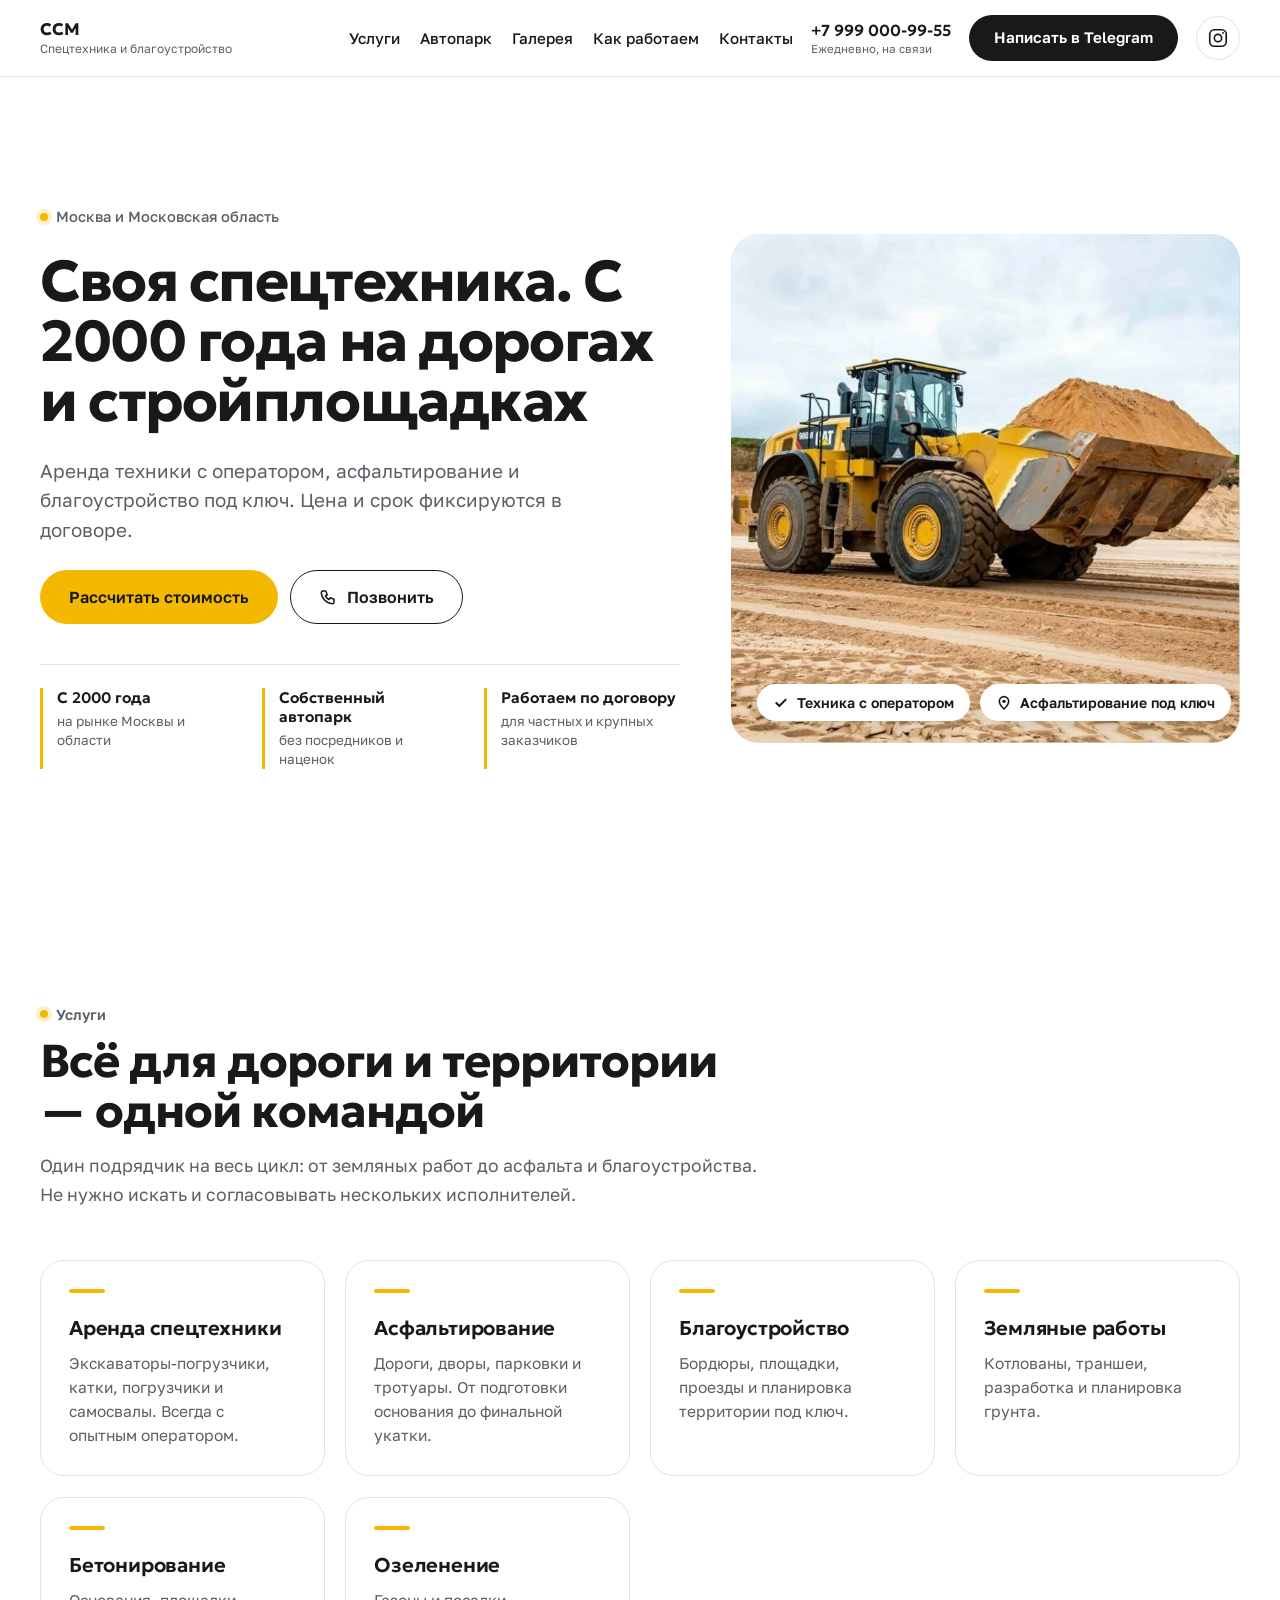
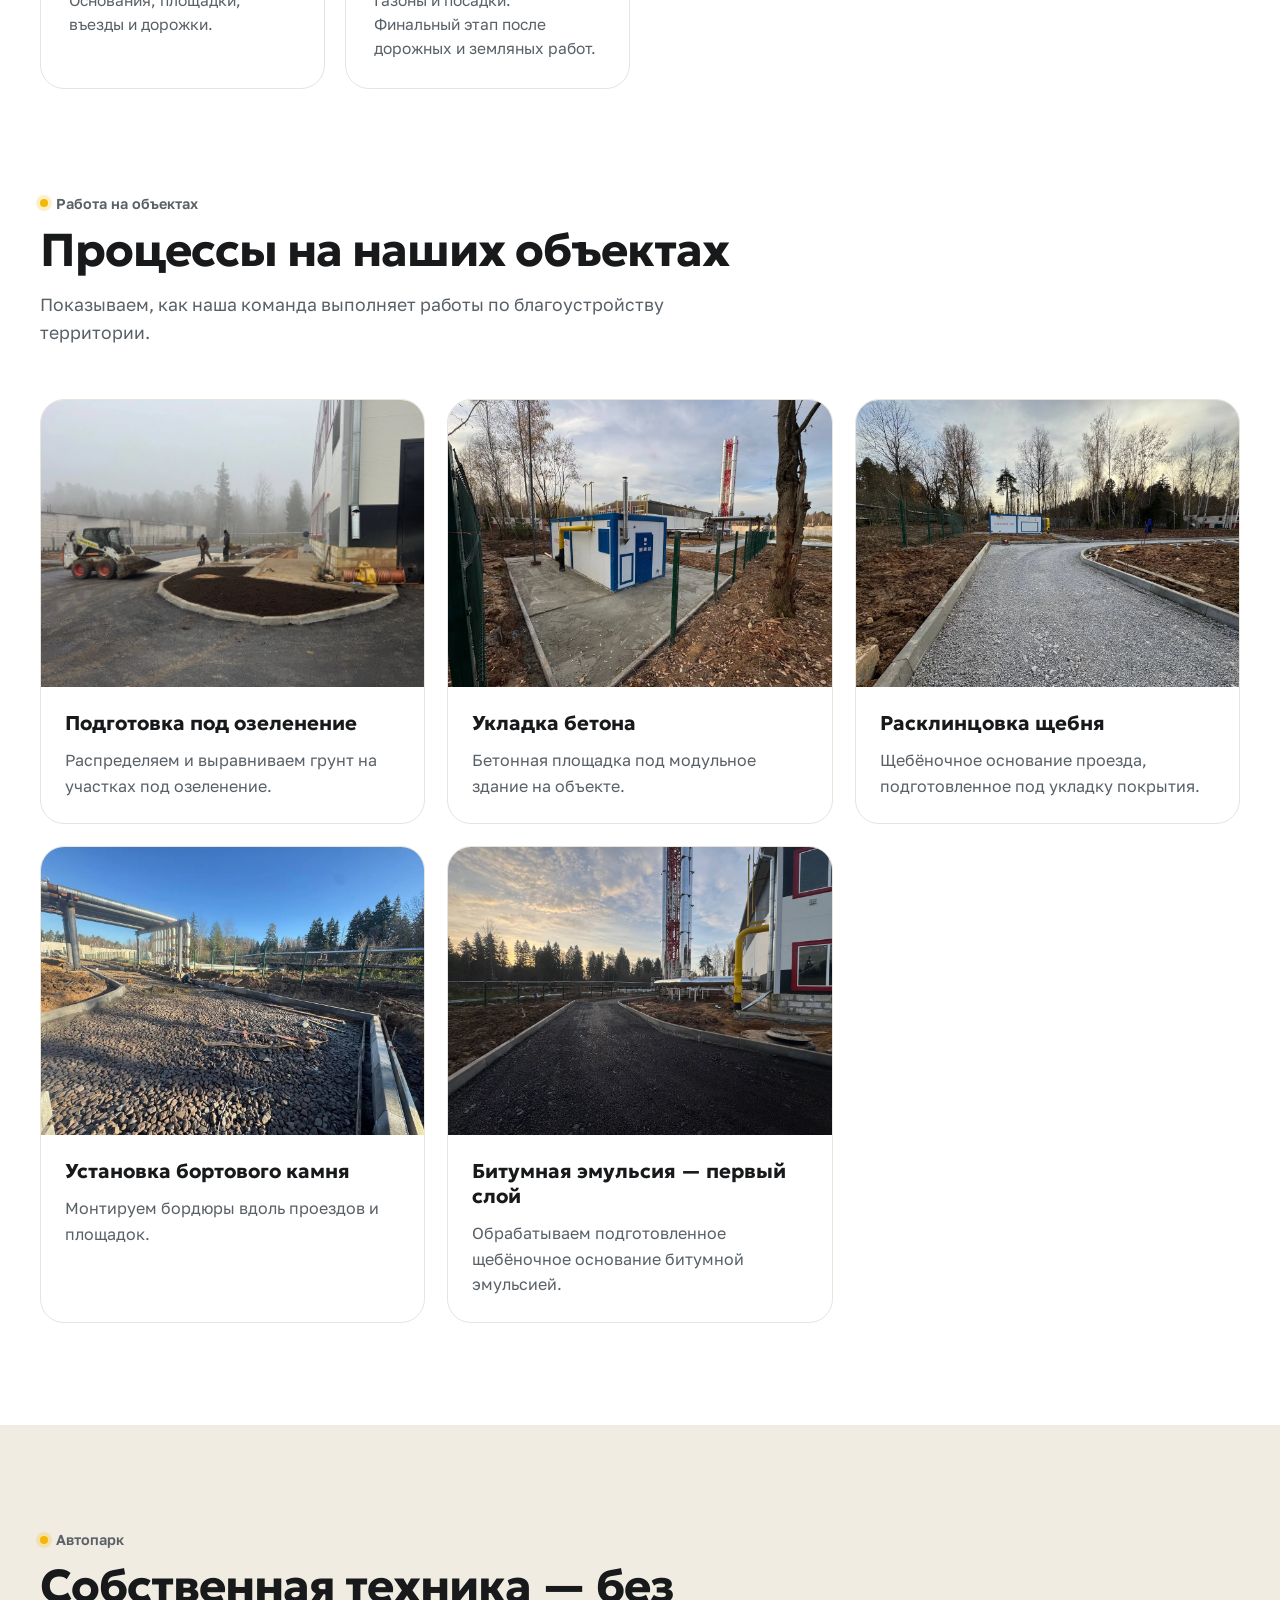
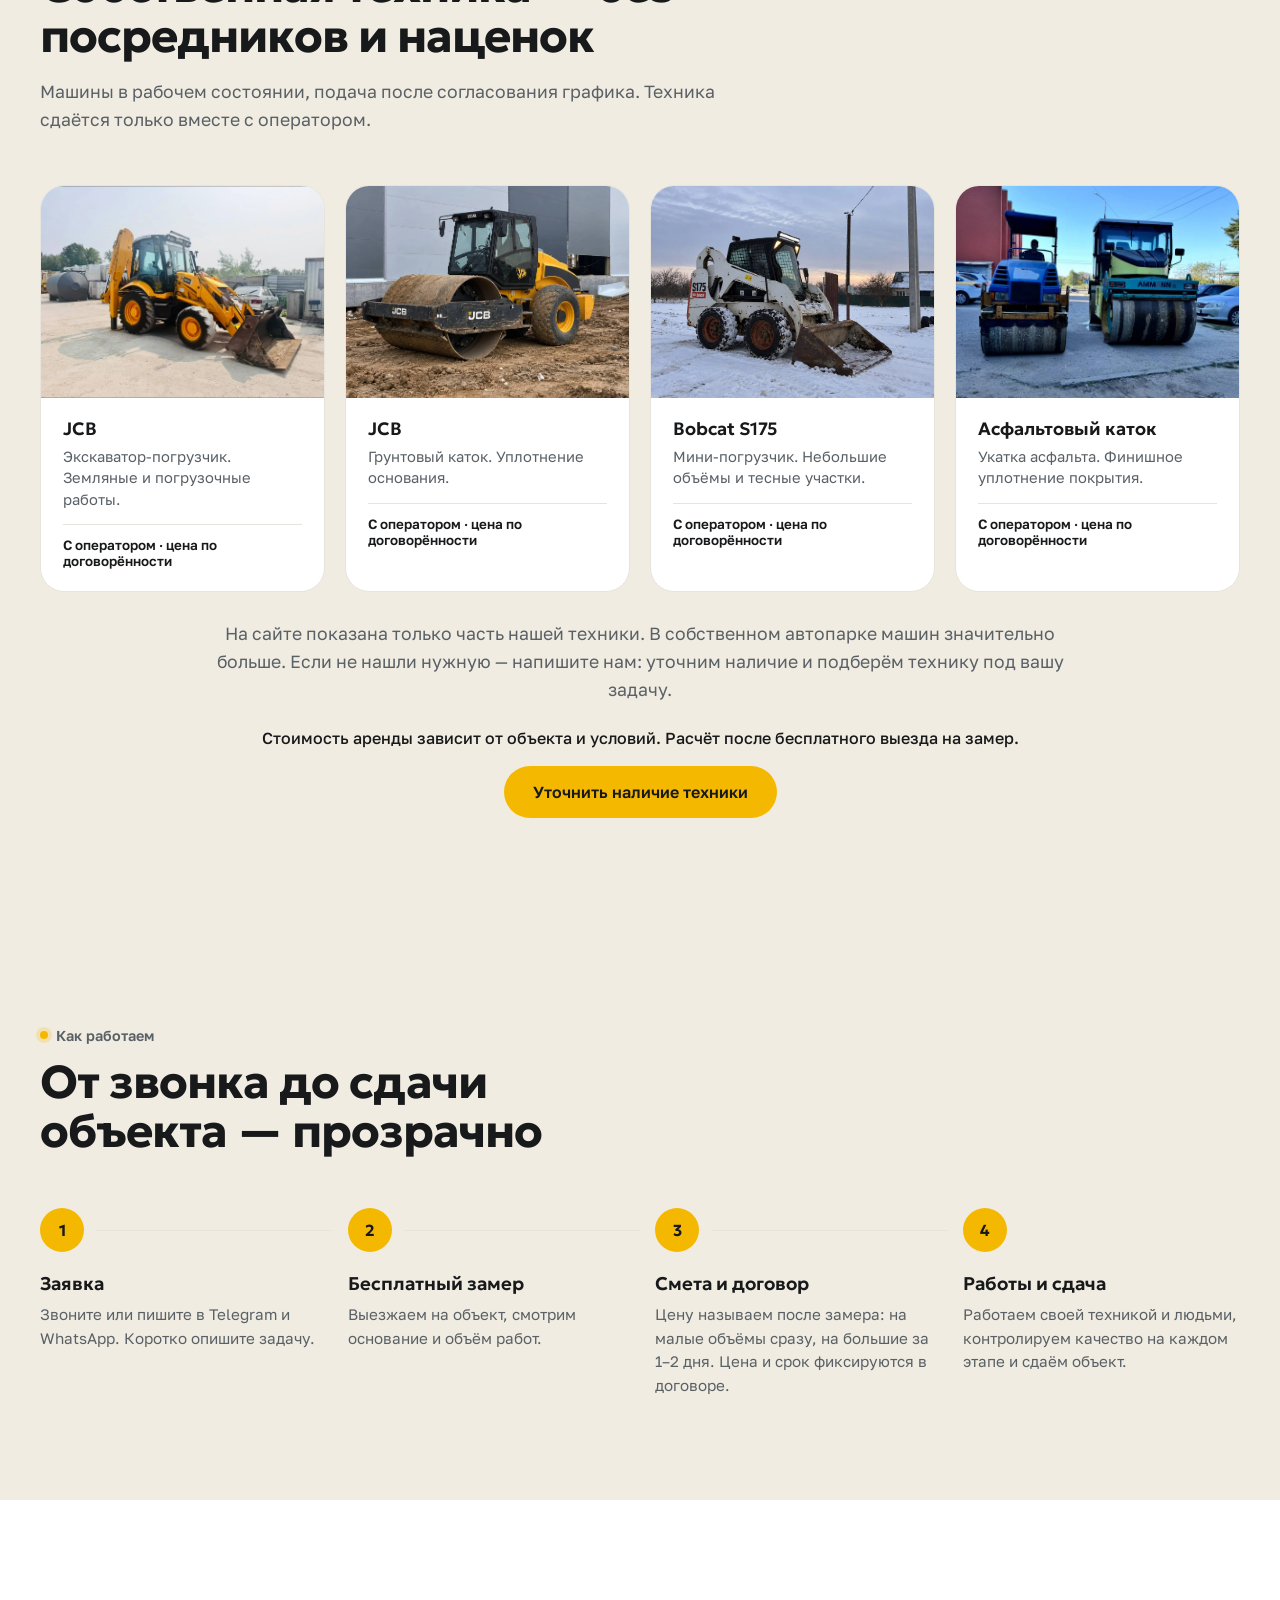
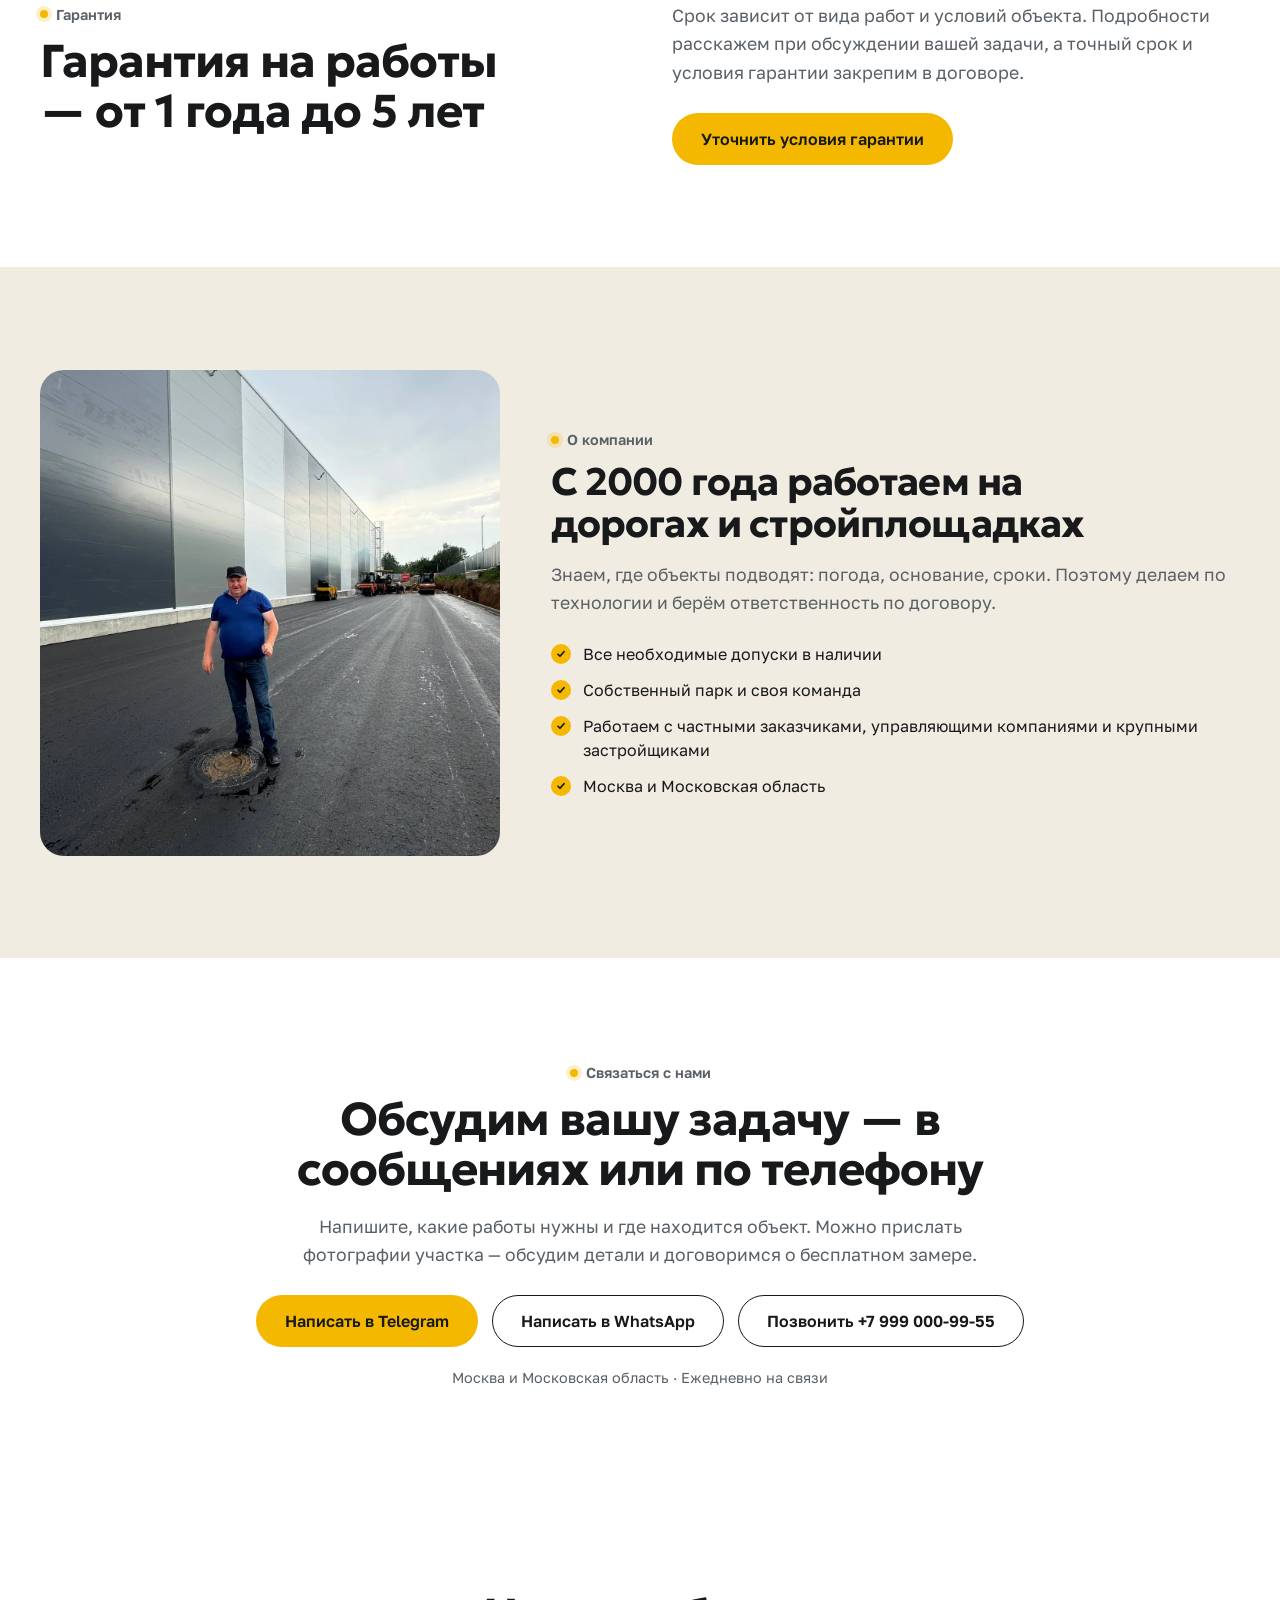
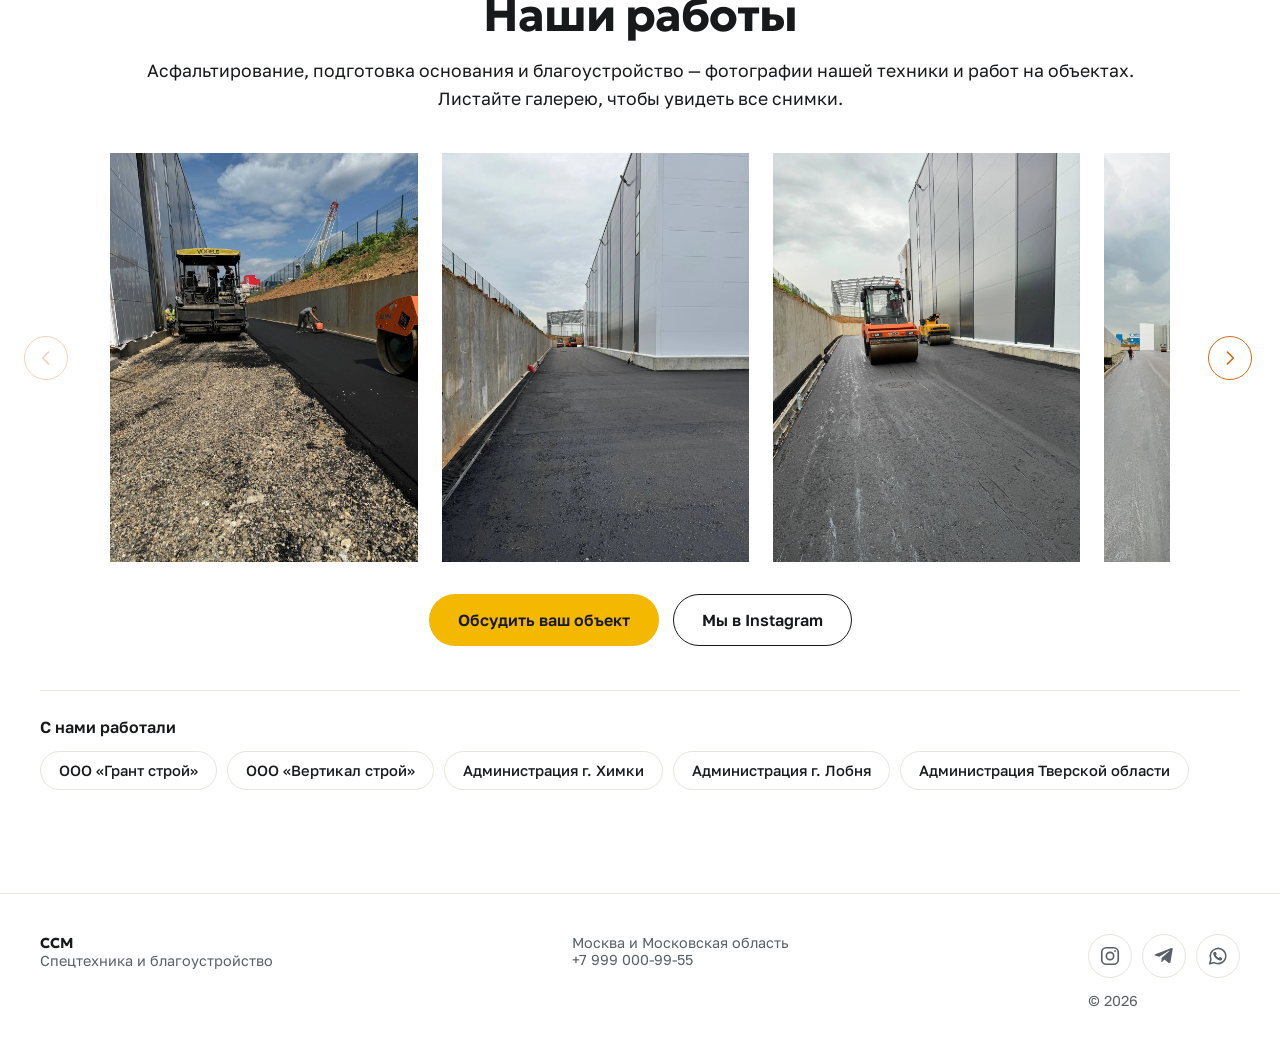
==== index.html @ bfbe4f31 "Add first-layer bitumen emulsion process photo" ====
<!DOCTYPE html>
<html lang="ru">
<head>
<meta charset="utf-8">
<meta name="viewport" content="width=device-width, initial-scale=1">
<title>ССМ — аренда спецтехники и асфальтирование в Москве и области</title>
<meta name="description" content="Своя спецтехника с оператором, асфальтирование и благоустройство под ключ. Фиксированная цена и срок в договоре. Москва и Московская область.">
<link rel="preconnect" href="https://fonts.googleapis.com">
<link rel="preconnect" href="https://fonts.gstatic.com" crossorigin>
<link href="https://fonts.googleapis.com/css2?family=Geologica:wght@500;600;700&family=Golos+Text:wght@400;500;600&display=swap&subset=cyrillic" rel="stylesheet">
<link rel="stylesheet" href="styles.css?v=20261105-compact-processes">
<style id="about-layout">
/* About section: balanced portrait and text columns. */
.about .split{grid-template-columns:minmax(0,2fr) minmax(0,3fr);gap:clamp(32px,4vw,64px);align-items:center}
.about .about__photo{display:block;width:100%;max-width:none;height:clamp(360px,38vw,520px);max-height:none;object-fit:cover;object-position:center 65%;justify-self:stretch;border-radius:24px}
.about h2{font-size:clamp(1.8rem,3vw,2.5rem)}
@media(max-width:900px){
  .about .split{grid-template-columns:1fr;gap:28px}
  .about .about__photo{order:2;width:min(100%,360px);height:auto;max-height:none;justify-self:center}
  .about .split>div{order:1}
}
.contact-direct{max-width:960px;margin-inline:auto;text-align:center}
.contact-direct .msgs{justify-content:center;gap:14px}
.contact-direct .lead{max-width:680px;margin:18px auto 0}
.contact-direct .note{display:block;margin:22px 0 0;color:var(--muted);font-size:.9rem;font-weight:400}
@media(max-width:600px){.contact-direct .msgs{display:grid}.contact-direct .btn{width:100%;min-height:52px}}
.fleet-contact{max-width:900px;margin:28px auto 0;text-align:center}
.fleet-contact .lead{margin-top:0}
.fleet-contact .note{display:block;line-height:1.5}
.social-icon{display:inline-flex;align-items:center;justify-content:center;width:44px;height:44px;flex-shrink:0;border:1px solid var(--line);border-radius:50%;transition:background .2s,border-color .2s}
.social-icon:hover{background:var(--sand);border-color:var(--ink)}
.social-icon svg,.social-link svg,.gallery-actions svg,.menu__foot svg{flex-shrink:0}
.header__in{gap:18px}
.header .nav{gap:20px}
.gallery-actions{display:flex;align-items:center;flex-wrap:wrap;gap:14px}
.footer__social{display:flex;flex-direction:column;gap:14px}
.social-link{display:inline-flex;align-items:center;gap:8px;min-height:44px}
@media(max-width:1200px){
  .header__tel,.header .logo__text span{display:none}
  .header .nav{gap:14px}
  .header .btn--ink{padding:14px 16px}
}
@media(max-width:980px){
  .header .burger{margin-left:0;flex-shrink:0}
  .header__instagram{margin-left:auto}
}
@media(max-width:860px){.header__in{gap:12px}}
@media(max-width:600px){.gallery-actions{display:grid}.gallery-actions .btn{width:100%;line-height:1.3;text-align:center}}
/* Horizontal photo gallery, matching the reference composition. */
.work-gallery{background:#fff}
.work-gallery__heading{text-align:center;max-width:1120px;margin:0 auto 40px}
.work-gallery__heading .lead{color:var(--ink);line-height:1.6}
.work-gallery__shell{--gallery-height:clamp(300px,32vw,500px);display:grid;grid-template-columns:48px minmax(0,1fr) 48px;align-items:center;gap:clamp(16px,3vw,56px);max-width:1640px;margin-inline:auto;padding:0 24px}
.work-gallery__track{display:flex;gap:24px;min-width:0;overflow-x:auto;scroll-snap-type:x mandatory;scrollbar-width:none;overscroll-behavior-x:contain;scroll-padding-inline:0}
.work-gallery__track::-webkit-scrollbar{display:none}
.work-gallery__slide{display:block;flex:0 0 auto;width:calc(var(--gallery-height) * var(--photo-ratio));height:var(--gallery-height);scroll-snap-align:start;background:var(--sand)}
.work-gallery__slide img{display:block;width:100%;height:100%;object-fit:cover}
.work-gallery__slide:focus-visible{outline-offset:-4px;border-radius:0}
.work-gallery__arrow{display:grid;place-items:center;width:44px;height:44px;padding:0;border:1.5px solid #d86b18;border-radius:50%;background:#fff;color:#d86b18;cursor:pointer;transition:background .2s,opacity .2s}
.work-gallery__arrow:hover{background:#fff4e9}
.work-gallery__arrow:disabled{opacity:.3;cursor:default}
.work-gallery__arrow--prev svg{transform:rotate(180deg)}
.work-gallery__footer{margin-top:32px}
.work-gallery .gallery-actions{justify-content:center}
@media(max-width:600px){
  .work-gallery__heading{margin-bottom:24px}
  .work-gallery__heading .lead{font-size:1rem}
  .work-gallery__shell{--gallery-height:clamp(240px,75vw,360px);grid-template-columns:44px minmax(0,1fr) 44px;gap:12px;padding:0 20px}
  .work-gallery__track{grid-column:1/-1;grid-row:1;gap:14px}
  .work-gallery__slide{max-width:82vw}
  .work-gallery__arrow{grid-row:2}
  .work-gallery__arrow--prev{grid-column:1}
  .work-gallery__arrow--next{grid-column:3}
}
.footer__social-links{display:flex;align-items:center;flex-wrap:wrap;gap:10px}
</style>
</head>
<body>

<header class="header" id="header">
  <div class="header__in">
    <a href="#" class="logo" aria-label="ССМ — на главную">
      <span class="logo__text"><b>ССМ</b><span>Спецтехника и благоустройство</span></span>
    </a>

    <nav class="nav" aria-label="Основное меню">
      <a href="#services">Услуги</a>
      <a href="#fleet">Автопарк</a>
      <a href="#projects">Галерея</a>
      <a href="#process">Как работаем</a>
      <a href="#contact">Контакты</a>
    </nav>

    <a class="header__tel" href="tel:+79990009955">+7 999 000-99-55<small>Ежедневно, на связи</small></a>
    <a class="btn btn--ink" href="https://t.me/AVEYANVAN" target="_blank" rel="noopener">Написать в Telegram</a>

    <a class="social-icon header__instagram" href="https://www.instagram.com/stroy_servis_master/" target="_blank" rel="noopener noreferrer" aria-label="ССМ в Instagram" title="ССМ в Instagram"><svg width="22" height="22" viewBox="0 0 24 24" fill="none" aria-hidden="true"><rect x="3" y="3" width="18" height="18" rx="5" stroke="currentColor" stroke-width="1.8"/><circle cx="12" cy="12" r="4" stroke="currentColor" stroke-width="1.8"/><circle cx="17.5" cy="6.5" r="1" fill="currentColor"/></svg></a>

    <button class="burger" id="burger" type="button" aria-label="Открыть меню" aria-expanded="false" aria-controls="menu">
      <span></span><span></span><span></span>
    </button>
  </div>
</header>

<div class="menu" id="menu" aria-hidden="true">
  <a class="menu__link" href="#services">Услуги</a>
  <a class="menu__link" href="#fleet">Автопарк</a>
  <a class="menu__link" href="#projects">Галерея</a>
  <a class="menu__link" href="#process">Как работаем</a>
  <a class="menu__link" href="#contact">Контакты</a>
  <div class="menu__foot">
    <a class="btn btn--yellow" href="tel:+79990009955">Позвонить +7 999 000-99-55</a>
    <a class="btn btn--line" href="https://t.me/AVEYANVAN" target="_blank" rel="noopener">Написать в Telegram</a>
    <a class="btn btn--line" href="https://www.instagram.com/stroy_servis_master/" target="_blank" rel="noopener noreferrer"><svg width="22" height="22" viewBox="0 0 24 24" fill="none" aria-hidden="true"><rect x="3" y="3" width="18" height="18" rx="5" stroke="currentColor" stroke-width="1.8"/><circle cx="12" cy="12" r="4" stroke="currentColor" stroke-width="1.8"/><circle cx="17.5" cy="6.5" r="1" fill="currentColor"/></svg>ССМ в Instagram</a>
  </div>
</div>

<main>
  <section class="hero" id="top">
    <div class="hero__copy">
      <span class="hero__loc"><i></i>Москва и Московская область</span>
      <h1>Своя спецтехника. С 2000 года на дорогах и стройплощадках</h1>
      <p class="hero__sub">Аренда техники с оператором, асфальтирование и благоустройство под ключ. Цена и срок фиксируются в договоре.</p>
      <div class="hero__cta">
        <a class="btn btn--yellow" href="#contact">Рассчитать стоимость</a>
        <a class="btn btn--line" href="tel:+79990009955">
          <svg width="18" height="18" viewBox="0 0 24 24" fill="none" aria-hidden="true"><path d="M5 4h4l2 5-2.5 1.5a11 11 0 0 0 5 5L15 13l5 2v4a2 2 0 0 1-2 2A16 16 0 0 1 3 6a2 2 0 0 1 2-2Z" stroke="currentColor" stroke-width="2" stroke-linejoin="round"/></svg>
          Позвонить
        </a>
      </div>
      <div class="facts">
        <div><b>С 2000 года</b><span>на рынке Москвы и области</span></div>
        <div><b>Собственный автопарк</b><span>без посредников и наценок</span></div>
        <div><b>Работаем по договору</b><span>для частных и крупных заказчиков</span></div>
      </div>
    </div>

    <div class="hero__photo">
      <img src="loader.webp" alt="Фронтальный погрузчик с полным ковшом песка на карьере" width="736" height="738">
      <div class="tags">
        <span class="tag"><svg width="16" height="16" viewBox="0 0 24 24" fill="none" aria-hidden="true"><path d="m5 12 4.5 4.5L19 7" stroke="#17191B" stroke-width="3" stroke-linecap="round" stroke-linejoin="round"/></svg>Техника с оператором</span>
        <span class="tag"><svg width="16" height="16" viewBox="0 0 24 24" fill="none" aria-hidden="true"><path d="M12 21s7-6.2 7-11.5A7 7 0 0 0 5 9.5C5 14.8 12 21 12 21Z" stroke="#17191B" stroke-width="2.4" stroke-linejoin="round"/><circle cx="12" cy="9.5" r="2.5" fill="#17191B"/></svg>Асфальтирование под ключ</span>
      </div>
    </div>
  </section>

<section class="sec" id="services"><div class="wrap">
  <div class="sec__head"><span class="eyebrow">Услуги</span><h2>Всё для дороги и территории — одной командой</h2>
  <p class="lead">Один подрядчик на весь цикл: от земляных работ до асфальта и благоустройства. Не нужно искать и согласовывать нескольких исполнителей.</p></div>
  <div class="grid g3"><article class="card"><h3>Аренда спецтехники</h3><p>Экскаваторы-погрузчики, катки, погрузчики и самосвалы. Всегда с опытным оператором.</p></article><article class="card"><h3>Асфальтирование</h3><p>Дороги, дворы, парковки и тротуары. От подготовки основания до финальной укатки.</p></article><article class="card"><h3>Благоустройство</h3><p>Бордюры, площадки, проезды и планировка территории под ключ.</p></article><article class="card"><h3>Земляные работы</h3><p>Котлованы, траншеи, разработка и планировка грунта.</p></article><article class="card"><h3>Бетонирование</h3><p>Основания, площадки, въезды и дорожки.</p></article><article class="card"><h3>Озеленение</h3><p>Газоны и посадки. Финальный этап после дорожных и земляных работ.</p></article></div>
</div></section>

<section class="sec work-processes" id="work-processes" aria-labelledby="work-processes-title"><div class="wrap">
  <div class="sec__head">
    <span class="eyebrow">Работа на объектах</span>
    <h2 id="work-processes-title">Процессы на наших объектах</h2>
    <p class="lead">Показываем, как наша команда выполняет работы по благоустройству территории.</p>
  </div>
  <div class="work-processes__grid">
    <figure class="process-card">
      <a class="process-card__photo" href="landscaping-soil-preparation.webp" target="_blank" rel="noopener" aria-label="Открыть фото подготовки грунта под озеленение">
        <img src="landscaping-soil-preparation.webp" alt="Рабочие и мини-погрузчик распределяют грунт под озеленение на участке, ограниченном бордюрами" width="1600" height="1200" loading="lazy" decoding="async">
      </a>
      <figcaption class="process-card__caption">
        <h3>Подготовка под озеленение</h3>
        <p>Распределяем и выравниваем грунт на участках под озеленение.</p>
      </figcaption>
    </figure>
    <figure class="process-card">
      <a class="process-card__photo" href="concrete-pad.webp" target="_blank" rel="noopener" aria-label="Открыть фото: укладка бетона">
        <img src="concrete-pad.webp" alt="Готовая бетонная площадка под модульное здание возле ограждения" width="1200" height="900" loading="lazy" decoding="async">
      </a>
      <figcaption class="process-card__caption">
        <h3>Укладка бетона</h3>
        <p>Бетонная площадка под модульное здание на объекте.</p>
      </figcaption>
    </figure>
    <figure class="process-card">
      <a class="process-card__photo" href="gravel-wedging.webp" target="_blank" rel="noopener" aria-label="Открыть фото: расклинцовка щебня">
        <img src="gravel-wedging.webp" alt="Щебёночное основание проезда с поворотом и установленными бордюрами" width="1200" height="900" loading="lazy" decoding="async">
      </a>
      <figcaption class="process-card__caption">
        <h3>Расклинцовка щебня</h3>
        <p>Щебёночное основание проезда, подготовленное под укладку покрытия.</p>
      </figcaption>
    </figure>
    <figure class="process-card">
      <a class="process-card__photo" href="curb-stone-installation.webp" target="_blank" rel="noopener" aria-label="Открыть фото установки бортового камня">
        <img src="curb-stone-installation.webp" alt="Рабочие устанавливают бортовой камень вдоль щебёночного основания проезда" width="1200" height="900" loading="lazy" decoding="async">
      </a>
      <figcaption class="process-card__caption">
        <h3>Установка бортового камня</h3>
        <p>Монтируем бордюры вдоль проездов и площадок.</p>
      </figcaption>
    </figure>
    <figure class="process-card">
      <a class="process-card__photo" href="bitumen-emulsion-first-layer.webp" target="_blank" rel="noopener" aria-label="Открыть фото первого слоя битумной эмульсии">
        <img src="bitumen-emulsion-first-layer.webp" alt="Щебёночное основание проезда после нанесения первого слоя битумной эмульсии" width="1200" height="900" loading="lazy" decoding="async">
      </a>
      <figcaption class="process-card__caption">
        <h3>Битумная эмульсия — первый слой</h3>
        <p>Обрабатываем подготовленное щебёночное основание битумной эмульсией.</p>
      </figcaption>
    </figure>
  </div>
</div></section>

<section class="sec sec--sand" id="fleet"><div class="wrap">
  <div class="sec__head"><span class="eyebrow">Автопарк</span><h2>Собственная техника — без посредников и наценок</h2>
  <p class="lead">Машины в рабочем состоянии, подача после согласования графика. Техника сдаётся только вместе с оператором.</p></div>
  <div class="grid g4"><article class="fleet"><img class="fleet__photo" src="jcb-backhoe-01.webp" alt="Экскаватор-погрузчик JCB с передним ковшом" width="1181" height="2560" loading="lazy" decoding="async"><div class="fleet__b"><h3>JCB</h3><p>Экскаватор-погрузчик. Земляные и погрузочные работы.</p><em>С оператором · цена по договорённости</em></div></article><article class="fleet"><img class="fleet__photo" src="jcb-soil-roller-01.webp" alt="Грунтовый каток JCB на строительной площадке" width="1254" height="1254" loading="lazy" decoding="async" style="object-position:center 65%"><div class="fleet__b"><h3>JCB</h3><p>Грунтовый каток. Уплотнение основания.</p><em>С оператором · цена по договорённости</em></div></article><article class="fleet"><img class="fleet__photo" src="bobcat-s175-01.webp" alt="Мини-погрузчик Bobcat S175 с ковшом на заснеженном участке" width="1448" height="1086" loading="lazy" decoding="async"><div class="fleet__b"><h3>Bobcat S175</h3><p>Мини-погрузчик. Небольшие объёмы и тесные участки.</p><em>С оператором · цена по договорённости</em></div></article><article class="fleet"><img class="fleet__photo" src="asphalt-rollers-02.webp" alt="Два асфальтовых катка, включая каток Ammann, на площадке" width="1181" height="2560" loading="lazy" decoding="async" style="object-position:center 49%"><div class="fleet__b"><h3>Асфальтовый каток</h3><p>Укатка асфальта. Финишное уплотнение покрытия.</p><em>С оператором · цена по договорённости</em></div></article></div>
  <div class="fleet-contact">
  <p class="lead">На сайте показана только часть нашей техники. В собственном автопарке машин значительно больше. Если не нашли нужную — напишите нам: уточним наличие и подберём технику под вашу задачу.</p>
  <p class="note">Стоимость аренды зависит от объекта и условий. Расчёт после бесплатного выезда на замер.</p>
  <a class="btn btn--yellow" href="https://t.me/AVEYANVAN" target="_blank" rel="noopener">Уточнить наличие техники</a>
  </div>
</div></section>



<section class="sec sec--sand" id="process"><div class="wrap">
  <div class="sec__head"><span class="eyebrow">Как работаем</span><h2>От звонка до сдачи объекта — прозрачно</h2></div>
  <div class="steps">
    <div class="step"><h3>Заявка</h3><p>Звоните или пишите в Telegram и WhatsApp. Коротко опишите задачу.</p></div>
    <div class="step"><h3>Бесплатный замер</h3><p>Выезжаем на объект, смотрим основание и объём работ.</p></div>
    <div class="step"><h3>Смета и договор</h3><p>Цену называем после замера: на малые объёмы сразу, на большие за 1–2 дня. Цена и срок фиксируются в договоре.</p></div>
    <div class="step"><h3>Работы и сдача</h3><p>Работаем своей техникой и людьми, контролируем качество на каждом этапе и сдаём объект.</p></div>
  </div>
</div></section>

<section class="sec"><div class="wrap split">
  <div>
    <span class="eyebrow">Гарантия</span><h2>Гарантия на работы — от 1 года до 5 лет</h2>
  </div>
  <div>
    <p class="lead" style="margin-top:0">Срок зависит от вида работ и условий объекта. Подробности расскажем при обсуждении вашей задачи, а точный срок и условия гарантии закрепим в договоре.</p>
    <div class="msgs"><a class="btn btn--yellow" href="https://t.me/AVEYANVAN" target="_blank" rel="noopener">Уточнить условия гарантии</a></div>
  </div>
</div></section>

<section class="sec sec--sand about"><div class="wrap split">
  <img class="about__photo" src="site-portrait.webp" alt="Мужчина на участке асфальтирования, дорожная техника на заднем плане" width="1200" height="1600" loading="lazy" decoding="async">
  <div>
    <span class="eyebrow">О компании</span><h2>С 2000 года работаем на дорогах и стройплощадках</h2>
    <p class="lead">Знаем, где объекты подводят: погода, основание, сроки. Поэтому делаем по технологии и берём ответственность по договору.</p>
    <ul class="ticks"><li>Все необходимые допуски в наличии</li><li>Собственный парк и своя команда</li><li>Работаем с частными заказчиками, управляющими компаниями и крупными застройщиками</li><li>Москва и Московская область</li></ul>
  </div>
</div></section>

<section class="sec" id="contact"><div class="wrap">
  <div class="contact-direct">
    <span class="eyebrow">Связаться с нами</span>
    <h2>Обсудим вашу задачу — в сообщениях или по телефону</h2>
    <p class="lead">Напишите, какие работы нужны и где находится объект. Можно прислать фотографии участка — обсудим детали и договоримся о бесплатном замере.</p>
    <div class="msgs">
      <a class="btn btn--yellow" href="https://t.me/AVEYANVAN" target="_blank" rel="noopener">Написать в Telegram</a>
      <a class="btn btn--line" href="https://wa.me/79990009955" target="_blank" rel="noopener">Написать в WhatsApp</a>
      <a class="btn btn--line" href="tel:+79990009955">Позвонить +7 999 000-99-55</a>
    </div>
    <p class="note">Москва и Московская область · Ежедневно на связи</p>
  </div>
</div></section>
<section class="sec work-gallery" id="projects" aria-labelledby="gallery-title">
  <div class="wrap work-gallery__heading">
    <h2 id="gallery-title">Наши работы</h2>
    <p class="lead">Асфальтирование, подготовка основания и благоустройство — фотографии нашей техники и работ на объектах. Листайте галерею, чтобы увидеть все снимки.</p>
  </div>
  <div class="work-gallery__shell" role="region" aria-label="Фотографии работ" aria-roledescription="карусель">
    <button class="work-gallery__arrow work-gallery__arrow--prev" type="button" aria-label="Предыдущие фотографии" aria-controls="work-gallery-track"><svg width="20" height="20" viewBox="0 0 24 24" fill="none" aria-hidden="true"><path d="m9 5 7 7-7 7" stroke="currentColor" stroke-width="2" stroke-linecap="round" stroke-linejoin="round"/></svg></button>
    <div class="work-gallery__track" id="work-gallery-track" tabindex="0" aria-label="Галерея: листайте влево и вправо">
      <a class="work-gallery__slide" href="asphalt-paver-working.webp" target="_blank" rel="noopener" style="--photo-ratio:0.750" aria-label="Фото 1 из 30: Асфальтоукладчик Vögele на границе щебёночного основания и свежего асфальта, рядом каток и рабочий с виброплитой"><img src="asphalt-paver-working.webp" alt="Асфальтоукладчик Vögele на границе щебёночного основания и свежего асфальта, рядом каток и рабочий с виброплитой" width="1200" height="1600" loading="lazy" decoding="async"></a>
      <a class="work-gallery__slide" href="asphalt-driveway.webp" target="_blank" rel="noopener" style="--photo-ratio:0.750" aria-label="Фото 2 из 30: Асфальтовый проезд вдоль промышленного здания и водоотводный лоток"><img src="asphalt-driveway.webp" alt="Асфальтовый проезд вдоль промышленного здания и водоотводный лоток" width="1200" height="1600" loading="lazy" decoding="async"></a>
      <a class="work-gallery__slide" href="asphalt-compaction.webp" target="_blank" rel="noopener" style="--photo-ratio:0.750" aria-label="Фото 3 из 30: Два дорожных катка уплотняют асфальт между зданием и подпорной стеной"><img src="asphalt-compaction.webp" alt="Два дорожных катка уплотняют асфальт между зданием и подпорной стеной" width="1200" height="1600" loading="lazy" decoding="async"></a>
      <a class="work-gallery__slide" href="asphalt-crew.webp" target="_blank" rel="noopener" style="--photo-ratio:0.750" aria-label="Фото 4 из 30: Жёлтый каток и рабочие на асфальтовом покрытии вдоль фасада"><img src="asphalt-crew.webp" alt="Жёлтый каток и рабочие на асфальтовом покрытии вдоль фасада" width="1200" height="1600" loading="lazy" decoding="async"></a>
      <a class="work-gallery__slide" href="curbs-and-base-01.webp" target="_blank" rel="noopener" style="--photo-ratio:1.150" aria-label="Фото 5 из 30: Установленные бордюры и подготовка основания возле здания"><img src="curbs-and-base-01.webp" alt="Установленные бордюры и подготовка основания возле здания" width="2560" height="1920" loading="lazy" decoding="async"></a>
      <a class="work-gallery__slide" href="crew-sand-base-02.webp" target="_blank" rel="noopener" style="--photo-ratio:1.150" aria-label="Фото 6 из 30: Рабочие лопатами распределяют песок вдоль здания и установленных бордюров"><img src="crew-sand-base-02.webp" alt="Рабочие лопатами распределяют песок вдоль здания и установленных бордюров" width="2560" height="1920" loading="lazy" decoding="async"></a>
      <a class="work-gallery__slide" href="site-grading-01.webp" target="_blank" rel="noopener" style="--photo-ratio:0.750" aria-label="Фото 7 из 30: Земляные работы вдоль здания, экскаватор в дальней части площадки"><img src="site-grading-01.webp" alt="Земляные работы вдоль здания, экскаватор в дальней части площадки" width="1920" height="2560" loading="lazy" decoding="async"></a>
      <a class="work-gallery__slide" href="roadside-excavation.webp" target="_blank" rel="noopener" style="--photo-ratio:1.150" aria-label="Фото 8 из 30: Экскаватор-погрузчик JCB выбирает грунт на участке рядом с тротуаром"><img src="roadside-excavation.webp" alt="Экскаватор-погрузчик JCB выбирает грунт на участке рядом с тротуаром" width="1600" height="1200" loading="lazy" decoding="async"></a>
      <a class="work-gallery__slide" href="roadside-ground-base.webp" target="_blank" rel="noopener" style="--photo-ratio:1.150" aria-label="Фото 9 из 30: Участок после выемки грунта, рабочий и виброплита на площадке"><img src="roadside-ground-base.webp" alt="Участок после выемки грунта, рабочий и виброплита на площадке" width="1600" height="1200" loading="lazy" decoding="async"></a>
      <a class="work-gallery__slide" href="roadside-sand-base.webp" target="_blank" rel="noopener" style="--photo-ratio:1.150" aria-label="Фото 10 из 30: Рабочий выравнивает песчаный слой, на заднем плане экскаватор-погрузчик JCB"><img src="roadside-sand-base.webp" alt="Рабочий выравнивает песчаный слой, на заднем плане экскаватор-погрузчик JCB" width="1600" height="1200" loading="lazy" decoding="async"></a>
      <a class="work-gallery__slide" href="base-level-check.webp" target="_blank" rel="noopener" style="--photo-ratio:0.750" aria-label="Фото 11 из 30: Рабочие выравнивают песчаное основание внутри опалубки, справа установлен нивелир на штативе"><img src="base-level-check.webp" alt="Рабочие выравнивают песчаное основание внутри опалубки, справа установлен нивелир на штативе" width="1200" height="1600" loading="lazy" decoding="async"></a>
      <a class="work-gallery__slide" href="curb-installation-crew.webp" target="_blank" rel="noopener" style="--photo-ratio:0.750" aria-label="Фото 12 из 30: Рабочие укладывают бетон рядом с установленными бордюрами и опалубкой"><img src="curb-installation-crew.webp" alt="Рабочие укладывают бетон рядом с установленными бордюрами и опалубкой" width="1200" height="1600" loading="lazy" decoding="async"></a>
      <a class="work-gallery__slide" href="drainage-channel-installation.webp" target="_blank" rel="noopener" style="--photo-ratio:0.750" aria-label="Фото 13 из 30: Линия открытых водоотводных лотков на бетонном основании рядом с бордюрами"><img src="drainage-channel-installation.webp" alt="Линия открытых водоотводных лотков на бетонном основании рядом с бордюрами" width="1200" height="1600" loading="lazy" decoding="async"></a>
      <a class="work-gallery__slide" href="gravel-compaction-roller.webp" target="_blank" rel="noopener" style="--photo-ratio:0.750" aria-label="Фото 14 из 30: Грунтовый каток JCB на щебёночном основании вдоль промышленного здания"><img src="gravel-compaction-roller.webp" alt="Грунтовый каток JCB на щебёночном основании вдоль промышленного здания" width="1200" height="1600" loading="lazy" decoding="async"></a>
      <a class="work-gallery__slide" href="asphalt-team-wide.webp" target="_blank" rel="noopener" style="--photo-ratio:1.150" aria-label="Фото 15 из 30: Рабочие с лопатами и дорожный каток на асфальтируемом проезде вдоль здания"><img src="asphalt-team-wide.webp" alt="Рабочие с лопатами и дорожный каток на асфальтируемом проезде вдоль здания" width="1600" height="1200" loading="lazy" decoding="async"></a>
      <a class="work-gallery__slide" href="geotextile-base-01.webp" target="_blank" rel="noopener" style="--photo-ratio:0.750" aria-label="Фото 16 из 30: Геотекстиль на подготовленном участке рядом с отсыпанным щебнем"><img src="geotextile-base-01.webp" alt="Геотекстиль на подготовленном участке рядом с отсыпанным щебнем" width="1920" height="2560" loading="lazy" decoding="async"></a>
      <a class="work-gallery__slide" href="roller-sand-base-01.webp" target="_blank" rel="noopener" style="--photo-ratio:1.150" aria-label="Фото 17 из 30: Каток JCB на песчаном основании вокруг промышленного здания"><img src="roller-sand-base-01.webp" alt="Каток JCB на песчаном основании вокруг промышленного здания" width="2560" height="1920" loading="lazy" decoding="async"></a>
      <a class="work-gallery__slide" href="jcb-gravel-curbs-01.webp" target="_blank" rel="noopener" style="--photo-ratio:0.750" aria-label="Фото 18 из 30: Экскаватор-погрузчик JCB на щебёночном основании рядом с линией бордюров"><img src="jcb-gravel-curbs-01.webp" alt="Экскаватор-погрузчик JCB на щебёночном основании рядом с линией бордюров" width="1920" height="2560" loading="lazy" decoding="async"></a>
      <a class="work-gallery__slide" href="gravel-base-overview-01.webp" target="_blank" rel="noopener" style="--photo-ratio:1.150" aria-label="Фото 19 из 30: Щебёночное основание проездов вокруг промышленного здания с надземными трубопроводами"><img src="gravel-base-overview-01.webp" alt="Щебёночное основание проездов вокруг промышленного здания с надземными трубопроводами" width="2560" height="1920" loading="lazy" decoding="async"></a>
      <a class="work-gallery__slide" href="excavators-earthworks-01.webp" target="_blank" rel="noopener" style="--photo-ratio:0.700" aria-label="Фото 20 из 30: Два гусеничных экскаватора возле промышленного здания на участке земляных работ"><img src="excavators-earthworks-01.webp" alt="Два гусеничных экскаватора возле промышленного здания на участке земляных работ" width="1181" height="2560" loading="lazy" decoding="async"></a>
      <a class="work-gallery__slide" href="sunward-earthworks.webp" target="_blank" rel="noopener" style="--photo-ratio:0.750" aria-label="Фото 21 из 30: Гусеничный экскаватор Sunward на грунтовой площадке рядом с выемкой грунта"><img src="sunward-earthworks.webp" alt="Гусеничный экскаватор Sunward на грунтовой площадке рядом с выемкой грунта" width="1200" height="1600" loading="lazy" decoding="async"></a>
      <a class="work-gallery__slide" href="equipment-group-01.webp" target="_blank" rel="noopener" style="--photo-ratio:0.700" aria-label="Фото 22 из 30: Экскаватор-погрузчик JCB, мини-погрузчик и грунтовый каток возле промышленного здания"><img src="equipment-group-01.webp" alt="Экскаватор-погрузчик JCB, мини-погрузчик и грунтовый каток возле промышленного здания" width="1181" height="2560" loading="lazy" decoding="async"></a>
      <a class="work-gallery__slide" href="jcb-courtyard-01.webp" target="_blank" rel="noopener" style="--photo-ratio:0.700" aria-label="Фото 23 из 30: JCB с ковшом возле жилого дома"><img src="jcb-courtyard-01.webp" alt="JCB с ковшом возле жилого дома" width="1181" height="2560" loading="lazy" decoding="async"></a>
      <a class="work-gallery__slide" href="tractor-transport-01.webp" target="_blank" rel="noopener" style="--photo-ratio:0.700" aria-label="Фото 24 из 30: Грузовик с краном перевозит трактор на платформе"><img src="tractor-transport-01.webp" alt="Грузовик с краном перевозит трактор на платформе" width="1181" height="2560" loading="lazy" decoding="async"></a>
      <a class="work-gallery__slide" href="asphalt-rollers-02.webp" target="_blank" rel="noopener" style="--photo-ratio:0.700" aria-label="Фото 25 из 30: Два асфальтовых катка, включая каток Ammann, на площадке"><img src="asphalt-rollers-02.webp" alt="Два асфальтовых катка, включая каток Ammann, на площадке" width="1181" height="2560" loading="lazy" decoding="async"></a>
      <a class="work-gallery__slide" href="bobcat-s175-01.webp" target="_blank" rel="noopener" style="--photo-ratio:1.150" aria-label="Фото 26 из 30: Мини-погрузчик Bobcat S175 с ковшом на заснеженном участке"><img src="bobcat-s175-01.webp" alt="Мини-погрузчик Bobcat S175 с ковшом на заснеженном участке" width="1448" height="1086" loading="lazy" decoding="async"></a>
      <a class="work-gallery__slide" href="jcb-backhoe-01.webp" target="_blank" rel="noopener" style="--photo-ratio:0.700" aria-label="Фото 27 из 30: Экскаватор-погрузчик JCB с передним ковшом"><img src="jcb-backhoe-01.webp" alt="Экскаватор-погрузчик JCB с передним ковшом" width="1181" height="2560" loading="lazy" decoding="async"></a>
      <a class="work-gallery__slide" href="jcb-soil-roller-01.webp" target="_blank" rel="noopener" style="--photo-ratio:1.000" aria-label="Фото 28 из 30: Грунтовый каток JCB на строительной площадке"><img src="jcb-soil-roller-01.webp" alt="Грунтовый каток JCB на строительной площадке" width="1254" height="1254" loading="lazy" decoding="async"></a>
      <a class="work-gallery__slide" href="loader.webp" target="_blank" rel="noopener" style="--photo-ratio:0.997" aria-label="Фото 29 из 30: Фронтальный погрузчик с полным ковшом песка на карьере"><img src="loader.webp" alt="Фронтальный погрузчик с полным ковшом песка на карьере" width="736" height="738" loading="lazy" decoding="async"></a>
      <a class="work-gallery__slide" href="site-portrait.webp" target="_blank" rel="noopener" style="--photo-ratio:0.750" aria-label="Фото 30 из 30: Мужчина на участке асфальтирования, дорожная техника на заднем плане"><img src="site-portrait.webp" alt="Мужчина на участке асфальтирования, дорожная техника на заднем плане" width="1200" height="1600" loading="lazy" decoding="async"></a>
    </div>
    <button class="work-gallery__arrow work-gallery__arrow--next" type="button" aria-label="Следующие фотографии" aria-controls="work-gallery-track"><svg width="20" height="20" viewBox="0 0 24 24" fill="none" aria-hidden="true"><path d="m9 5 7 7-7 7" stroke="currentColor" stroke-width="2" stroke-linecap="round" stroke-linejoin="round"/></svg></button>
  </div>
  <div class="wrap work-gallery__footer">
    <div class="gallery-actions">
      <a class="btn btn--yellow" href="#contact">Обсудить ваш объект</a>
      <a class="btn btn--line" href="https://www.instagram.com/stroy_servis_master/" target="_blank" rel="noopener noreferrer">Мы в Instagram</a>
    </div>
  <!-- ПОДТВЕРДИТЬ с клиентом: можно ли называть эти организации -->
  <div class="trust"><p>С нами работали</p>
    <div class="chips"><span class="chip">ООО «Грант строй»</span><span class="chip">ООО «Вертикал строй»</span><span class="chip">Администрация г. Химки</span><span class="chip">Администрация г. Лобня</span><span class="chip">Администрация Тверской области</span></div>
  </div>
  </div>
</section>
</main>
<footer class="footer"><div class="wrap footer__in"><div><b>ССМ</b><br>Спецтехника и благоустройство</div><div>Москва и Московская область<br><a href="tel:+79990009955">+7 999 000-99-55</a></div><div class="footer__social"><div class="footer__social-links" aria-label="Социальные сети и мессенджеры"><a class="social-icon" href="https://www.instagram.com/stroy_servis_master/" target="_blank" rel="noopener noreferrer" aria-label="Instagram" title="Instagram"><svg width="22" height="22" viewBox="0 0 24 24" fill="none" aria-hidden="true"><rect x="3" y="3" width="18" height="18" rx="5" stroke="currentColor" stroke-width="1.8"/><circle cx="12" cy="12" r="4" stroke="currentColor" stroke-width="1.8"/><circle cx="17.5" cy="6.5" r="1" fill="currentColor"/></svg></a>
<a class="social-icon" href="https://t.me/AVEYANVAN" target="_blank" rel="noopener noreferrer" aria-label="Telegram" title="Telegram"><svg width="22" height="22" viewBox="0 0 24 24" fill="currentColor" aria-hidden="true"><path d="M21.44 4.62c.3-1.21-.46-1.69-1.33-1.37L2.58 10.01c-1.2.47-1.18 1.14-.2 1.44l4.49 1.4L17.25 6.3c.49-.3.94-.14.57.19l-8.4 7.58-.33 4.61c.49 0 .7-.22.98-.49l2.34-2.25 4.86 3.59c.89.49 1.53.24 1.75-.83l2.42-14.08Z"/></svg></a>
<a class="social-icon" href="https://wa.me/79990009955" target="_blank" rel="noopener noreferrer" aria-label="WhatsApp" title="WhatsApp"><svg width="22" height="22" viewBox="0 0 24 24" fill="none" aria-hidden="true"><path d="M20.5 11.7a8.5 8.5 0 0 1-12.6 7.5L3 20.5l1.3-4.7A8.5 8.5 0 1 1 20.5 11.7Z" stroke="currentColor" stroke-width="1.7" stroke-linejoin="round"/><path d="m8.2 7.6 1.5-.1 1 2.5-1.1 1a7.4 7.4 0 0 0 3.4 3.2l1-1.2 2.5 1.2-.2 1.5c-.2 1.1-1.5 1.4-2.5 1.1-3.5-1-6.2-3.7-7-7-.2-.9.4-1.9 1.4-2.2Z" fill="currentColor"/></svg></a></div><span>© 2026</span></div></div></footer>

<script src="main.js?v=20261027-horizontal-gallery"></script>
</body>
</html>
---- styles.css ----
:root{
  --ink:#17191B;
  --muted:#596066;
  --line:#E7E4DC;
  --yellow:#F5B800;
  --yellow-hover:#E2A800;
  --sand:#F1ECE1;
  --header-h:76px;
  --gutter:max(clamp(20px,4vw,40px), calc((100vw - 1240px) / 2));
  --head:"Geologica","Segoe UI",Arial,sans-serif;
  --body:"Golos Text","Segoe UI",Arial,sans-serif;
}
*,*::before,*::after{box-sizing:border-box}
html{-webkit-text-size-adjust:100%}
body{margin:0;background:#fff;color:var(--ink);font-family:var(--body);-webkit-font-smoothing:antialiased}
/* Keep intrinsic image and text widths inside the responsive layout. */
img{max-width:100%;height:auto}
main,section,header,footer{min-width:0;max-width:100%}
h1,h2,h3,p,figcaption{overflow-wrap:anywhere}
.grid>*,.split>*,.cta>*,.steps>*{min-width:0}
a{color:inherit;text-decoration:none}
:focus-visible{outline:3px solid var(--yellow);outline-offset:3px;border-radius:6px}

/* ---------- Header ---------- */
.header{position:sticky;top:0;z-index:50;background:#fff;border-bottom:1px solid var(--line)}
.header__in{height:76px;display:flex;align-items:center;gap:32px;padding:0 var(--gutter)}
.logo{display:flex;align-items:center;flex:none}
.logo__text{display:flex;flex-direction:column;line-height:1.1}
.logo__text b{font-family:var(--head);font-weight:700;font-size:1.05rem;letter-spacing:-.01em}
.logo__text span{font-size:.75rem;color:var(--muted);margin-top:3px}
.nav{display:flex;gap:28px;margin-left:auto;font-weight:500;font-size:.95rem}
.nav a{position:relative;padding:6px 0;color:var(--ink)}
.nav a::after{content:"";position:absolute;left:0;right:0;bottom:0;height:2px;background:var(--yellow);transform:scaleX(0);transform-origin:left;transition:transform .2s ease}
.nav a:hover::after{transform:scaleX(1)}
.header__tel{font-family:var(--head);font-weight:600;font-size:1rem;white-space:nowrap}
.header__tel small{display:block;font-family:var(--body);font-weight:400;font-size:.72rem;color:var(--muted);margin-top:2px}
.btn{display:inline-flex;align-items:center;justify-content:center;gap:10px;border-radius:999px;font-family:var(--body);font-weight:600;font-size:1rem;line-height:1;padding:17px 28px;border:1.5px solid transparent;cursor:pointer;transition:background .2s ease,border-color .2s ease,color .2s ease}
.btn--yellow{background:var(--yellow);color:var(--ink)}
.btn--yellow:hover{background:var(--yellow-hover)}
.btn--ink{background:var(--ink);color:#fff;padding:14px 24px;font-size:.95rem}
.btn--ink:hover{background:#2c3033}
.btn--line{border-color:var(--ink);color:var(--ink);background:#fff}
.btn--line:hover{background:var(--ink);color:#fff}

.burger{display:none;margin-left:auto;width:48px;height:48px;border-radius:50%;border:1.5px solid var(--ink);background:#fff;cursor:pointer;position:relative}
.burger span{position:absolute;left:14px;right:14px;height:2px;background:var(--ink);border-radius:2px;transition:transform .25s ease,opacity .2s ease,top .25s ease}
.burger span:nth-child(1){top:16px}
.burger span:nth-child(2){top:22px}
.burger span:nth-child(3){top:28px}
.burger[aria-expanded="true"] span:nth-child(1){top:22px;transform:rotate(45deg)}
.burger[aria-expanded="true"] span:nth-child(2){opacity:0}
.burger[aria-expanded="true"] span:nth-child(3){top:22px;transform:rotate(-45deg)}

.menu{position:fixed;left:0;right:0;bottom:0;top:var(--header-h);z-index:40;background:#fff;padding:32px 20px 28px;display:flex;flex-direction:column;gap:6px;overflow:auto;opacity:0;visibility:hidden;transform:translateY(-8px);transition:opacity .25s ease,transform .25s ease,visibility .25s}
.menu.is-open{opacity:1;visibility:visible;transform:none}
.menu a.menu__link{font-family:var(--head);font-weight:600;font-size:1.6rem;letter-spacing:-.01em;padding:14px 0;border-bottom:1px solid var(--line)}
.menu__foot{margin-top:auto;padding-top:28px;display:grid;gap:14px}
.menu__foot .btn{width:100%}
body.lock{overflow:hidden}

/* ---------- Hero ---------- */
.hero{
  height:calc(100vh - var(--header-h));
  height:calc(100svh - var(--header-h));
  min-height:540px;
  display:grid;
  grid-template-columns:minmax(0,1.2fr) minmax(0,.9fr);
  background:#fff;
}
.hero__copy{
  padding:clamp(16px,3vh,40px) clamp(24px,4vw,64px) clamp(16px,3vh,40px) var(--gutter);
  display:flex;flex-direction:column;justify-content:center;
  gap:clamp(14px,2.8vh,30px);
  min-width:0;
}
.hero__loc{display:inline-flex;align-items:center;gap:8px;align-self:flex-start;font-size:.92rem;font-weight:500;color:var(--muted)}
.hero__loc i{width:8px;height:8px;border-radius:50%;background:var(--yellow);box-shadow:0 0 0 4px rgba(245,184,0,.22)}
.hero h1{
  margin:0;font-family:var(--head);font-weight:700;
  font-size:clamp(2.05rem,min(4.5vw,7.2vh),4.3rem);
  line-height:1.05;letter-spacing:-.025em;text-wrap:balance;
}
.hero__sub{margin:0;max-width:34rem;font-size:clamp(1rem,2.2vh,1.18rem);line-height:1.55;color:var(--muted)}
.hero__cta{display:flex;flex-wrap:wrap;gap:12px}
.facts{
  display:grid;grid-template-columns:repeat(3,minmax(0,1fr));gap:clamp(14px,2vw,28px);
  margin-top:clamp(4px,1.6vh,18px);padding-top:clamp(14px,2.6vh,26px);border-top:1px solid var(--line);
}
.facts div{padding-left:14px;border-left:3px solid var(--yellow)}
.facts b{display:block;font-family:var(--head);font-weight:600;font-size:clamp(.92rem,1.05vw + .2vh,1.05rem);line-height:1.25}
.facts span{display:block;margin-top:5px;font-size:.84rem;line-height:1.4;color:var(--muted)}

.hero__photo{
  position:relative;align-self:center;justify-self:stretch;margin:0 var(--gutter) 0 0;
  aspect-ratio:1/1;max-height:min(100%,600px);
  border-radius:28px;overflow:hidden;background:var(--sand);min-width:0;min-height:0;
}
.hero__photo img{display:block;width:100%;height:100%;object-fit:cover;object-position:40% 55%}
.tags{position:absolute;left:clamp(14px,2vw,28px);bottom:clamp(14px,2.4vh,28px);display:flex;flex-wrap:wrap;gap:10px;max-width:calc(100% - 28px)}
.tag{display:inline-flex;align-items:center;gap:8px;background:#fff;color:var(--ink);border-radius:999px;padding:10px 16px;font-size:.88rem;font-weight:600;box-shadow:0 6px 20px rgba(23,25,27,.14)}
.tag svg{flex:none}

/* ---------- Responsive ---------- */
@media (max-width:1100px){
  .header__tel{display:none}
}
@media (max-width:980px){
  .nav,.header .btn--ink{display:none}
  .burger{display:block}
  .header__in{height:68px}
  :root{--header-h:68px}
}
/* Mobile sizing depends on width and content, not browser toolbar height. */
@media (max-width:860px){
  html,body{overscroll-behavior-y:none}
  .header__in{gap:12px}
  .logo{min-width:0;flex:1}
  .logo__text b{font-size:clamp(.9rem,4vw,1.05rem)}
  .logo__text span{display:none}
  .burger{flex-shrink:0}
  .hero{height:auto;min-height:0;grid-template-columns:minmax(0,1fr);grid-template-rows:auto auto;padding-bottom:24px}
  .hero__copy{padding:24px 20px 20px;justify-content:flex-start;gap:16px}
  .hero__loc{font-size:.8rem}
  .hero h1{font-size:clamp(1.75rem,8vw,2.5rem);line-height:1.1;letter-spacing:-.025em}
  .hero__sub{font-size:1rem;line-height:1.5}
  .hero__cta{display:grid;grid-template-columns:repeat(2,minmax(0,1fr));gap:10px;width:100%;margin-top:4px}
  .hero__cta .btn{min-height:52px;padding:14px 18px;font-size:1rem;line-height:1.25;text-align:center;border-radius:16px}
  .hero__cta .btn svg{flex-shrink:0}
  .facts{display:none}
  .hero__photo{margin:0 20px;border-radius:20px;align-self:start;aspect-ratio:auto;height:clamp(220px,65vw,360px);max-height:none}
  .tags{left:12px;bottom:12px;gap:8px;max-width:calc(100% - 24px)}
  .tag{padding:8px 10px;font-size:.72rem;line-height:1.25}
}
@media (max-width:600px){
  .hero__cta{grid-template-columns:minmax(0,1fr)}
}
@media (prefers-reduced-motion:reduce){
  *{transition:none!important}
}

html{scroll-behavior:smooth;scroll-padding-top:calc(var(--header-h) + 8px)}
.wrap{padding:0 var(--gutter)}
.sec{padding:clamp(56px,8vw,110px) 0}
.sec--sand{background:var(--sand)}
.sec__head{max-width:46rem;margin-bottom:clamp(28px,4vw,52px)}
.eyebrow{display:inline-flex;align-items:center;gap:8px;font-size:.9rem;font-weight:600;color:var(--muted);margin-bottom:14px}
.eyebrow::before{content:"";width:8px;height:8px;border-radius:50%;background:var(--yellow);box-shadow:0 0 0 4px rgba(245,184,0,.22)}
h2{margin:0;font-family:var(--head);font-weight:700;font-size:clamp(1.8rem,3.6vw,2.9rem);line-height:1.08;letter-spacing:-.022em;text-wrap:balance}
.lead{margin:16px 0 0;font-size:1.1rem;line-height:1.6;color:var(--muted)}
.grid{display:grid;gap:clamp(14px,1.6vw,22px)}
.g3{grid-template-columns:repeat(auto-fit,minmax(min(100%,280px),1fr))}
.g4{grid-template-columns:repeat(auto-fit,minmax(min(100%,230px),1fr))}
.card{background:#fff;border:1px solid var(--line);border-radius:24px;padding:28px;transition:border-color .2s,transform .2s}
.card:hover{border-color:var(--yellow);transform:translateY(-3px)}
.card::before{content:"";display:block;width:36px;height:4px;border-radius:4px;background:var(--yellow);margin-bottom:22px}
.card h3{margin:0 0 10px;font-family:var(--head);font-weight:600;font-size:1.25rem;letter-spacing:-.01em}
.card p{margin:0;color:var(--muted);line-height:1.55;font-size:.97rem}
.ph{background:#E7E0D1;display:grid;place-items:center;text-align:center;padding:12px;color:#8B8470;font-size:.78rem;font-weight:600;letter-spacing:.06em;text-transform:uppercase}
.fleet{background:#fff;border-radius:24px;overflow:hidden;border:1px solid var(--line)}
.fleet .ph{aspect-ratio:4/3}
.fleet__b{padding:20px 22px 22px}
.fleet__b h3{margin:0;font-family:var(--head);font-weight:600;font-size:1.12rem}
.fleet__b p{margin:6px 0 0;color:var(--muted);font-size:.92rem;line-height:1.45}
.fleet__b em{display:block;margin-top:14px;padding-top:12px;border-top:1px solid var(--line);font-style:normal;font-size:.84rem;font-weight:600}
.note{margin-top:22px;display:flex;align-items:center;gap:10px;font-weight:500;color:var(--ink)}
.proj{display:grid;grid-template-columns:1.4fr 1fr;grid-template-rows:1fr 1fr;gap:clamp(14px,1.6vw,22px)}
.proj figure{margin:0;position:relative;border-radius:24px;overflow:hidden;min-height:220px;display:flex}
.proj figure:first-child{grid-row:span 2;min-height:420px}
.proj .ph{flex:1}
.proj figcaption{position:absolute;left:14px;bottom:14px;right:14px;background:#fff;border-radius:18px;padding:14px 18px;font-size:.9rem;color:var(--muted);line-height:1.4}
.proj figcaption b{display:block;color:var(--ink);font-family:var(--head);font-size:1.05rem;margin-bottom:2px}
.trust{margin-top:clamp(28px,4vw,44px);padding-top:26px;border-top:1px solid var(--line)}
.trust p{margin:0 0 14px;font-weight:600}
.chips{display:flex;flex-wrap:wrap;gap:10px}
.chip{border:1px solid var(--line);border-radius:999px;padding:10px 18px;font-size:.92rem;font-weight:500;background:#fff}
.split{display:grid;grid-template-columns:repeat(2,minmax(0,1fr));gap:clamp(28px,5vw,80px);align-items:start}
.rows{border-top:1px solid var(--ink)}
.rows div{display:flex;justify-content:space-between;gap:16px;padding:18px 0;border-bottom:1px solid var(--line);font-size:1.05rem}
.rows b{font-family:var(--head);font-weight:600;white-space:nowrap}
.steps{counter-reset:s;display:grid;grid-template-columns:repeat(auto-fit,minmax(220px,1fr));gap:clamp(20px,2.4vw,36px)}
.step{position:relative;padding-top:64px}
.step::before{counter-increment:s;content:counter(s);position:absolute;top:0;left:0;width:44px;height:44px;border-radius:50%;background:var(--yellow);display:grid;place-items:center;font-family:var(--head);font-weight:700}
.step::after{content:"";position:absolute;top:22px;left:56px;right:-16px;height:1px;background:var(--line)}
.step:last-child::after{display:none}
.step h3{margin:0 0 8px;font-family:var(--head);font-weight:600;font-size:1.15rem}
.step p{margin:0;color:var(--muted);line-height:1.55;font-size:.95rem}
.about .ph{border-radius:28px;aspect-ratio:4/5;max-height:560px;width:100%}
.ticks{list-style:none;padding:0;margin:24px 0 0;display:grid;gap:12px}
.ticks li{display:flex;gap:12px;line-height:1.5}
.ticks li::before{content:"";flex:none;width:20px;height:20px;margin-top:2px;border-radius:50%;background:var(--yellow) url("data:image/svg+xml,%3Csvg xmlns='http://www.w3.org/2000/svg' viewBox='0 0 24 24' fill='none' stroke='%2317191B' stroke-width='3.5' stroke-linecap='round' stroke-linejoin='round'%3E%3Cpath d='m6 12.5 4 4 8-9'/%3E%3C/svg%3E") center/12px no-repeat}
.cta{display:grid;grid-template-columns:repeat(2,minmax(0,1fr));gap:clamp(28px,5vw,72px);align-items:center}
.msgs{display:flex;flex-wrap:wrap;gap:10px;margin-top:26px}
.form{background:#fff;border-radius:28px;padding:clamp(22px,3vw,36px);display:grid;gap:14px}
.form label{display:grid;gap:6px;font-size:.88rem;font-weight:600}
.form input,.form select{font:inherit;font-weight:400;font-size:1rem;padding:15px 18px;border:1.5px solid var(--line);border-radius:16px;background:#fff;color:var(--ink);width:100%}
.form input:focus,.form select:focus{outline:none;border-color:var(--ink)}
.form small{color:var(--muted);font-size:.8rem;line-height:1.4}
.form__ok{display:none;font-weight:600;padding:14px 18px;border-radius:16px;background:#FFF6D6}
.footer{padding:40px 0;border-top:1px solid var(--line);font-size:.9rem;color:var(--muted)}
.footer__in{display:flex;flex-wrap:wrap;gap:20px 48px;justify-content:space-between}
.footer b{color:var(--ink);font-family:var(--head)}
.footer a:hover{color:var(--ink)}
@media (max-width:900px){
  .split,.cta{grid-template-columns:1fr}
  .proj{grid-template-columns:1fr;grid-template-rows:auto}
  .proj figure:first-child{grid-row:auto;min-height:320px}
  .step::after{display:none}
  .about .ph{aspect-ratio:4/3;max-height:none}
}

/* Photos keep the same proportions as the fleet placeholders. */
.fleet__photo{display:block;width:100%;height:auto;aspect-ratio:4/3;object-fit:cover}

/* Project photos: fixed frames prevent layout shifts while lazy images load. */
.project-photos{grid-template-rows:240px 240px}
.project-photos figure{min-width:0;min-height:0}
.project-photos figure:first-child{min-height:0}
.project-photos figure>a{display:block;width:100%;height:100%}
.project-photos img{display:block;width:100%;height:100%;object-fit:cover}
.project-photos figcaption{pointer-events:none}
.project-photos a:focus-visible{outline:4px solid var(--yellow);outline-offset:-4px}
@media(max-width:700px){
 .project-photos{grid-template-columns:1fr;grid-template-rows:none;grid-auto-rows:340px}
 .project-photos figure:first-child{grid-row:auto;min-height:0}
}
.more-project-photos{display:grid;grid-template-columns:repeat(3,minmax(0,1fr));gap:22px;margin-top:22px}
.more-project-photos figure{display:flex;flex-direction:column;margin:0;min-width:0;border:1px solid var(--line);border-radius:24px;overflow:hidden;background:#fff}
.more-project-photos figcaption{flex:1;padding:20px 22px;line-height:1.5}
.more-project-photos figcaption b{display:block;font-family:var(--head)}
.more-project-photos figcaption span{color:var(--muted);font-size:.9rem}
.more-project-photos a{display:block;flex:none;height:260px;overflow:hidden}
.more-project-photos img{display:block;width:100%;height:100%;object-fit:cover}
.more-project-photos a:focus-visible{outline:4px solid var(--yellow);outline-offset:-4px}
@media(max-width:1000px){.more-project-photos{grid-template-columns:repeat(2,minmax(0,1fr))}}
@media(max-width:600px){.more-project-photos{grid-template-columns:1fr}.more-project-photos a{height:240px}}

.work-sequence{margin-top:44px}
.work-sequence h3{margin:0;font-family:var(--head);font-size:clamp(1.35rem,2.4vw,1.8rem);line-height:1.2}
.work-sequence>p{max-width:680px;margin:12px 0 0;color:var(--muted);line-height:1.6}

.work-sequence__photos figure{display:flex;flex-direction:column}
.work-sequence__photos figcaption{flex:1}


.asphalt-showcase{margin-bottom:44px}
.asphalt-showcase h3{margin:0;font-family:var(--head);font-size:clamp(1.35rem,2.4vw,1.8rem);line-height:1.2}
.asphalt-showcase>p{margin:12px 0 0;color:var(--muted);line-height:1.6}


.about .split{grid-template-columns:minmax(0,.75fr) minmax(0,1.25fr);align-items:center}
.about__photo{display:block;width:min(100%,315px);height:auto;justify-self:center;border-radius:24px}
@media(max-width:900px){
  .about .split{grid-template-columns:1fr}
  .about__photo{order:2;width:min(100%,240px)}
  .about .split>div{order:1}
}




/* Work processes use compact cards, including when only one is present. */
.work-processes{padding-top:0}
.work-processes__grid{display:grid;grid-template-columns:repeat(3,minmax(0,1fr));gap:22px}
.process-card{margin:0;min-width:0;overflow:hidden;border:1px solid var(--line);border-radius:24px;background:#fff}
.process-card__photo{display:block;overflow:hidden;background:var(--sand)}
.process-card__photo img{display:block;width:100%;height:auto;aspect-ratio:4/3;object-fit:cover}
.process-card__photo:focus-visible{outline-offset:-4px}
.process-card__caption{padding:24px}
.process-card__caption h3{margin:0;font-family:var(--head);font-size:1.25rem;line-height:1.25}
.process-card__caption p{margin:12px 0 0;color:var(--muted);line-height:1.6}
@media(max-width:1000px){.work-processes__grid{grid-template-columns:repeat(2,minmax(0,1fr))}}
@media(max-width:600px){
  .work-processes__grid{grid-template-columns:minmax(0,1fr)}
}
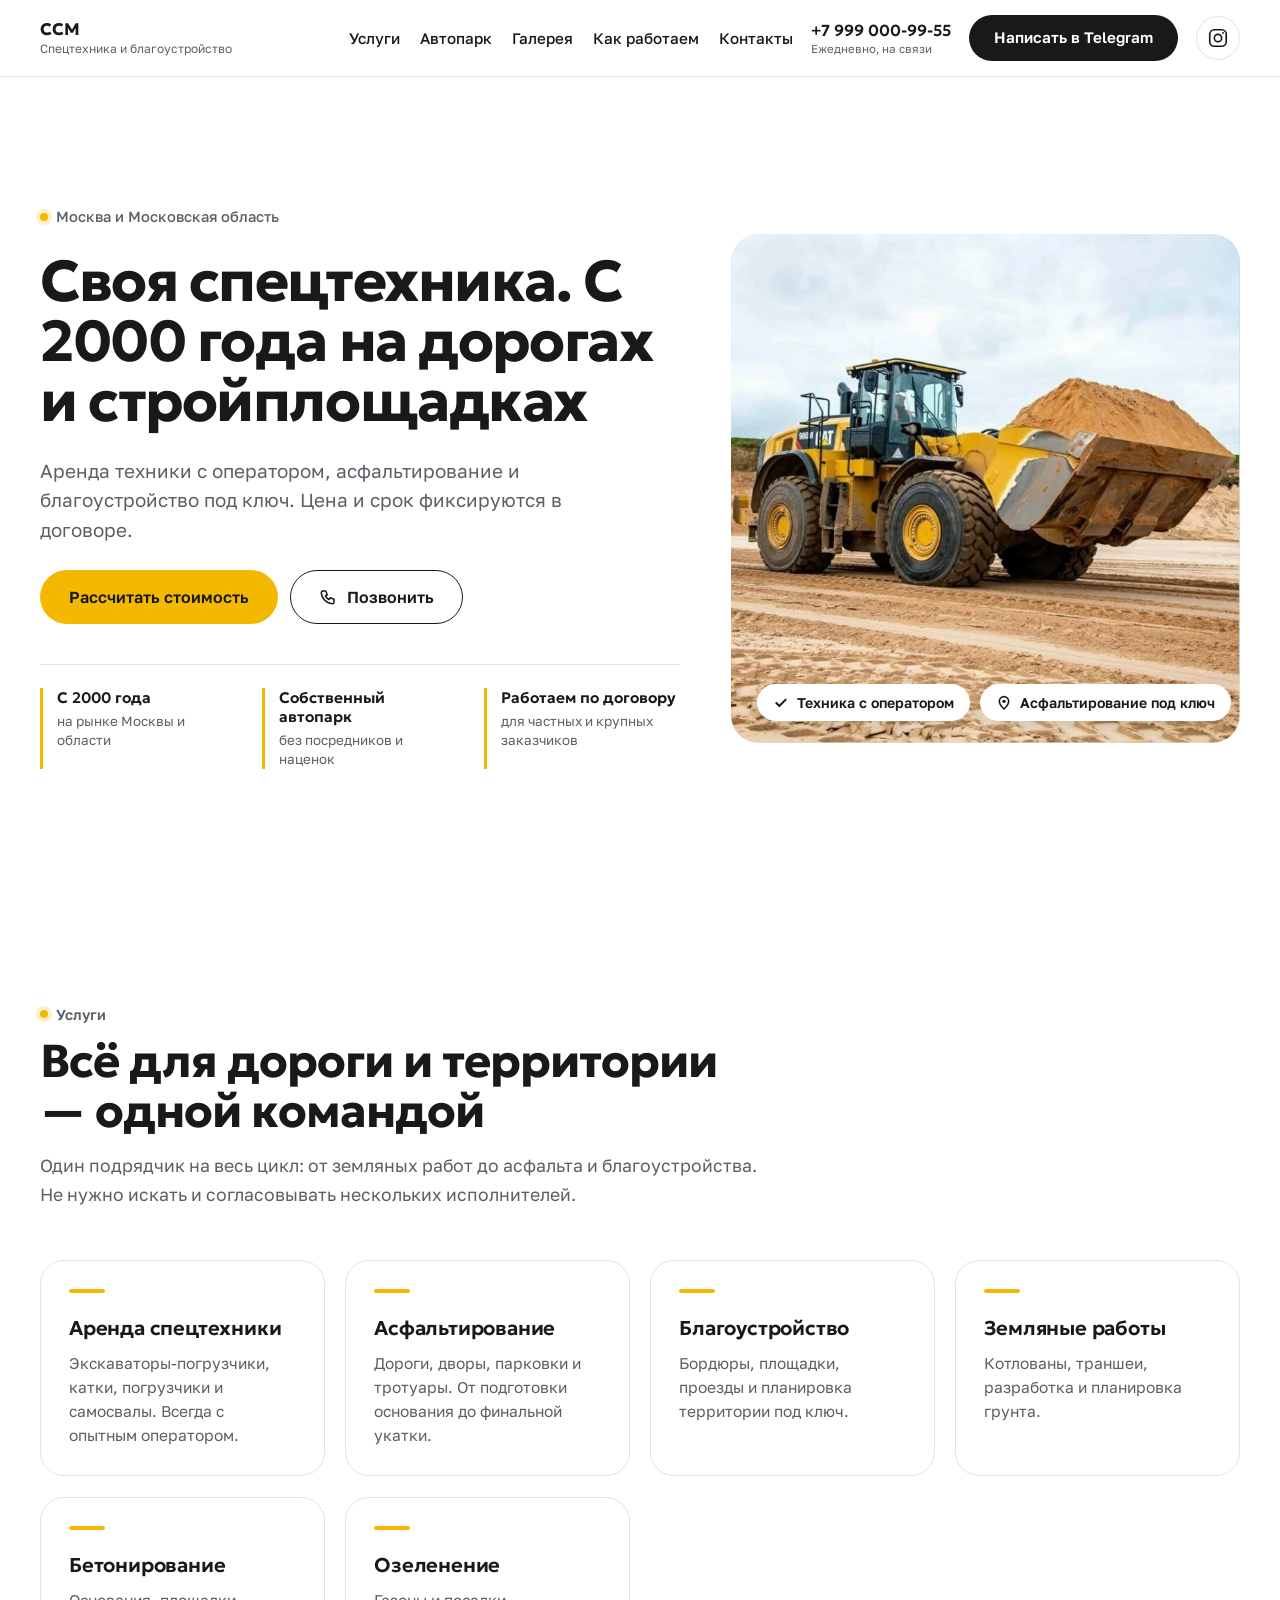
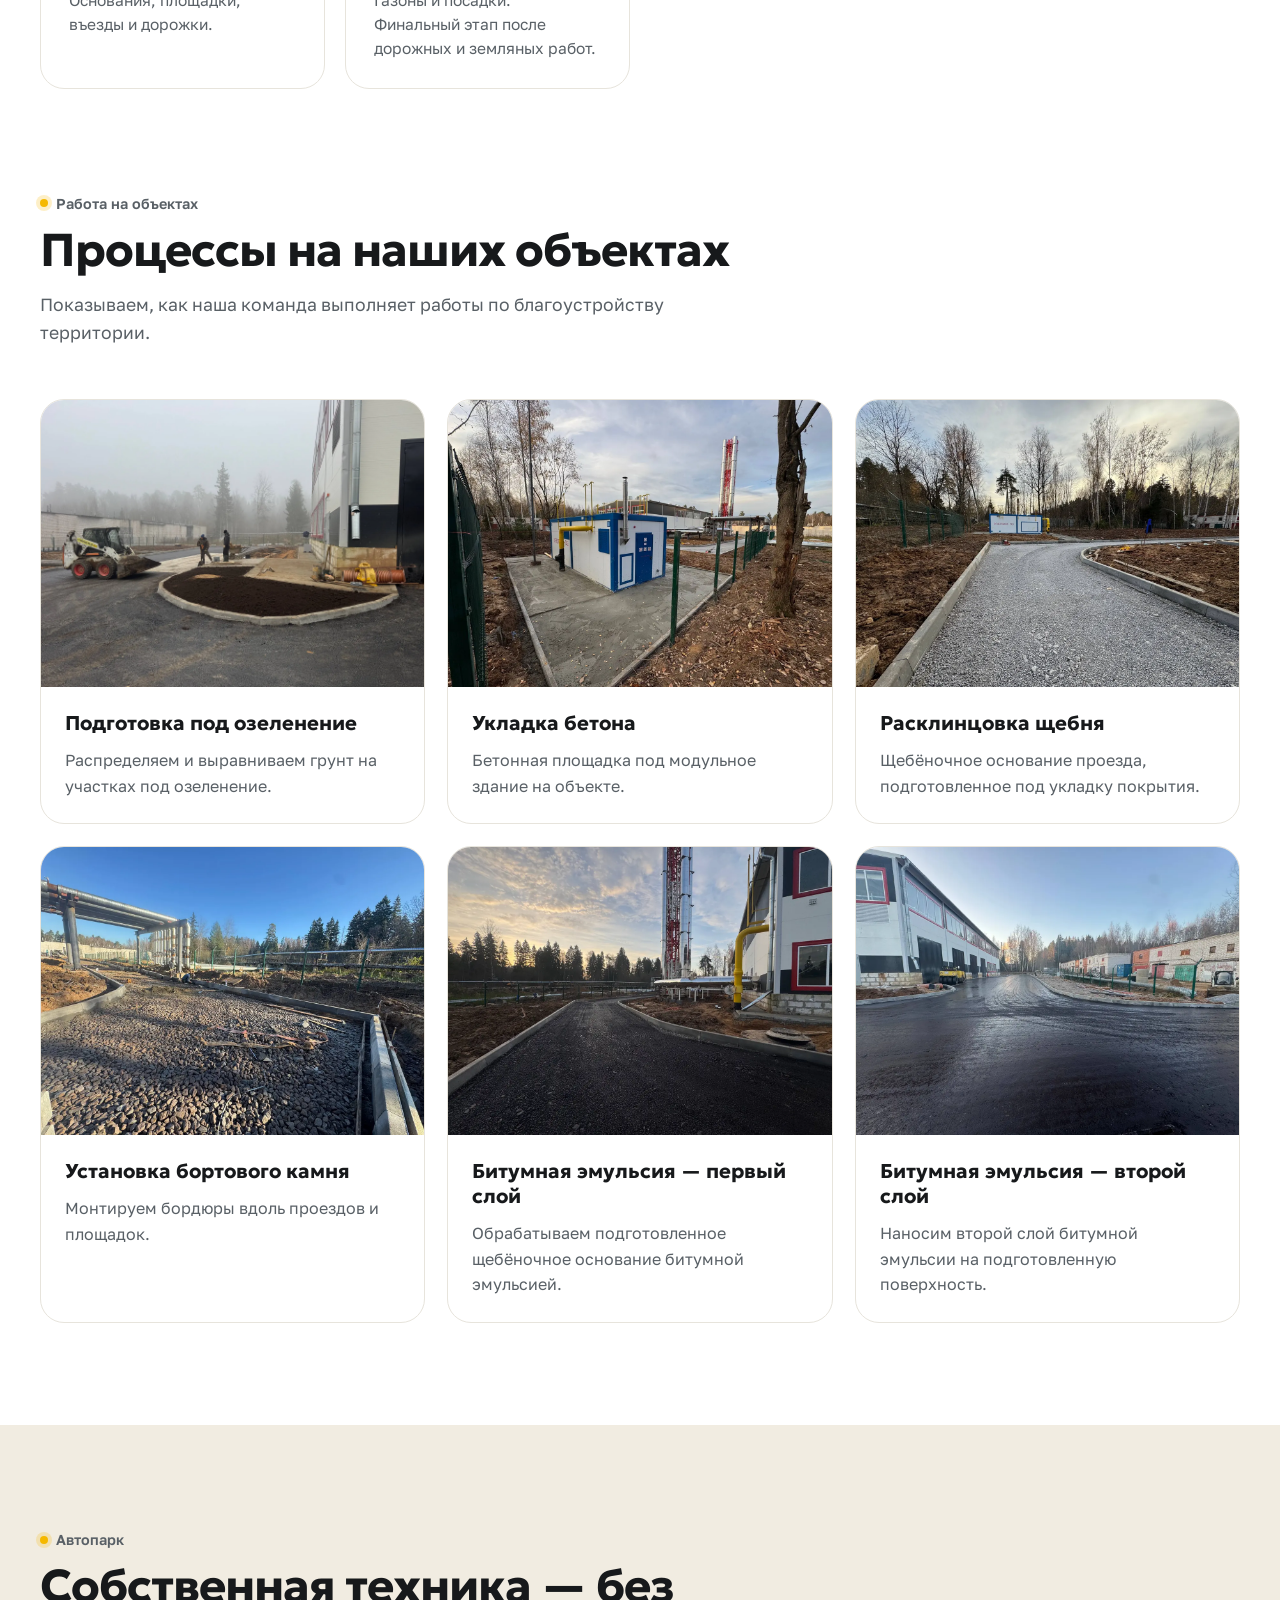
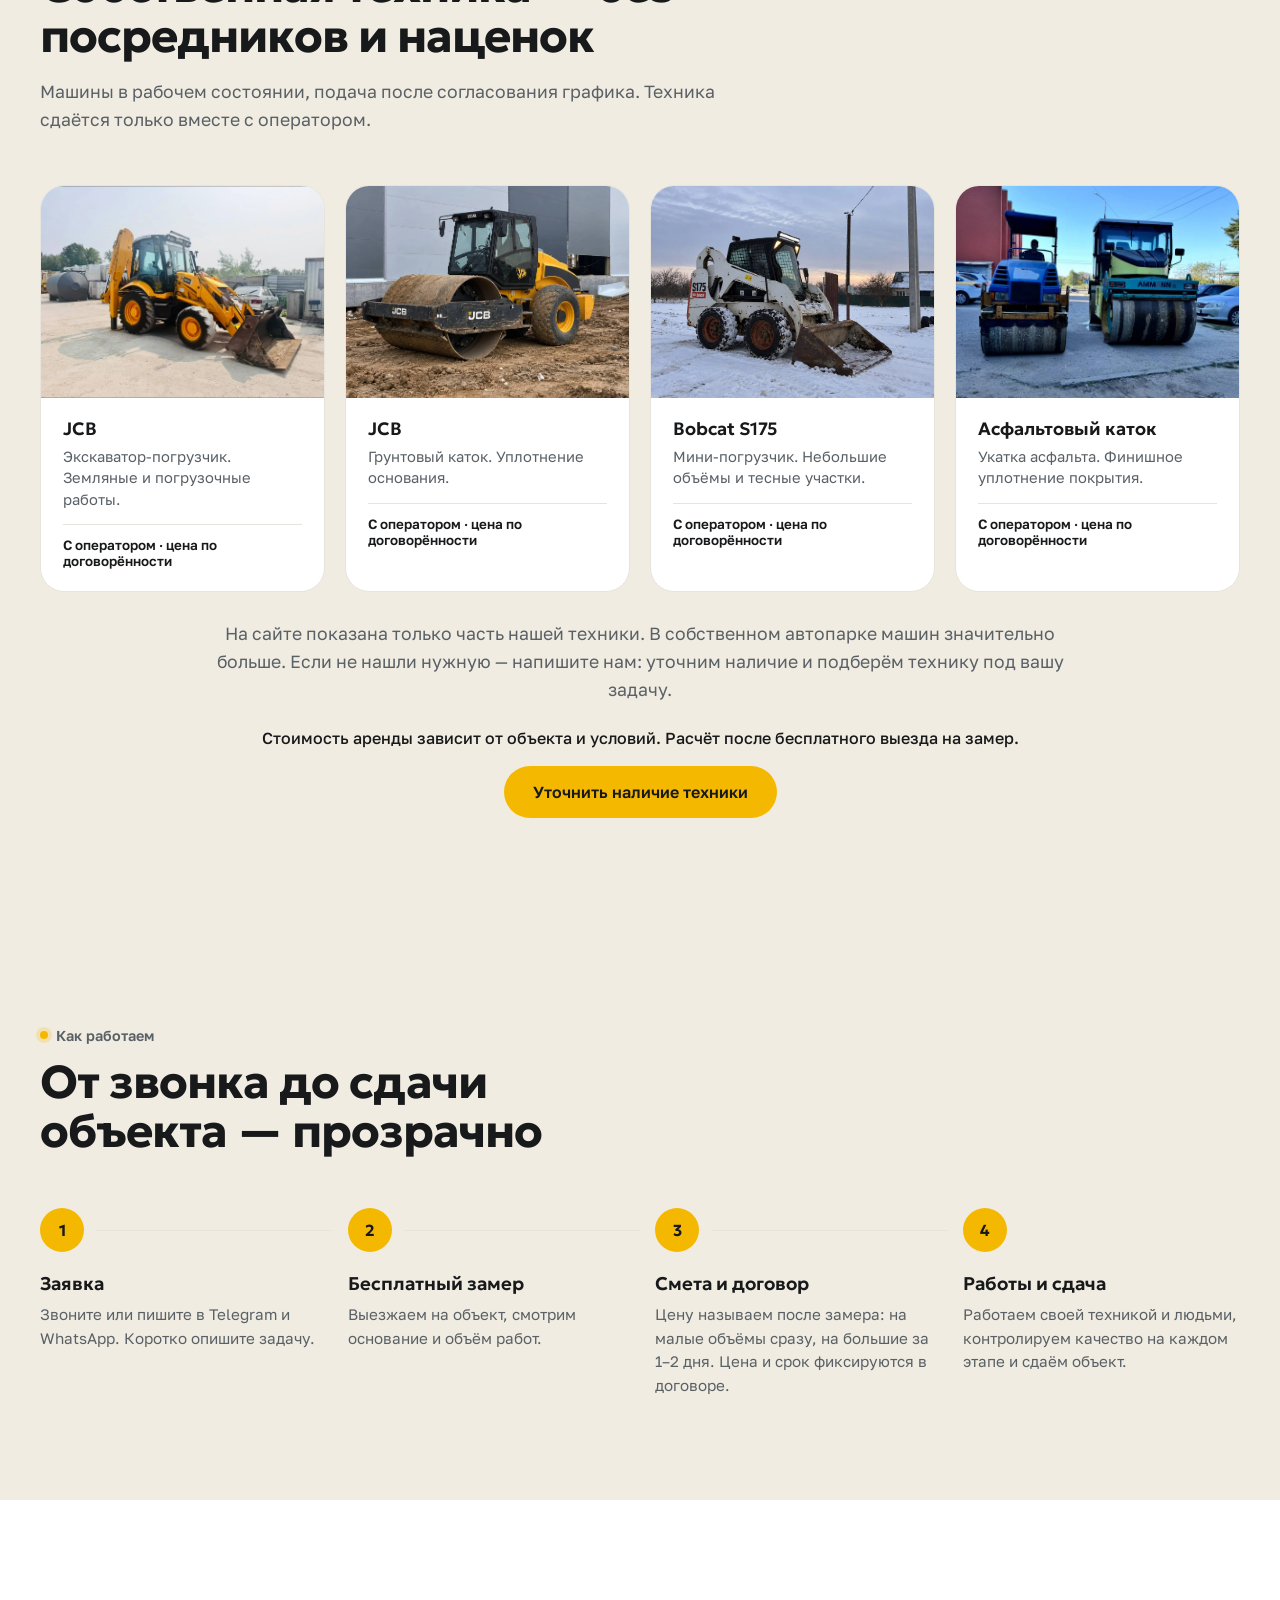
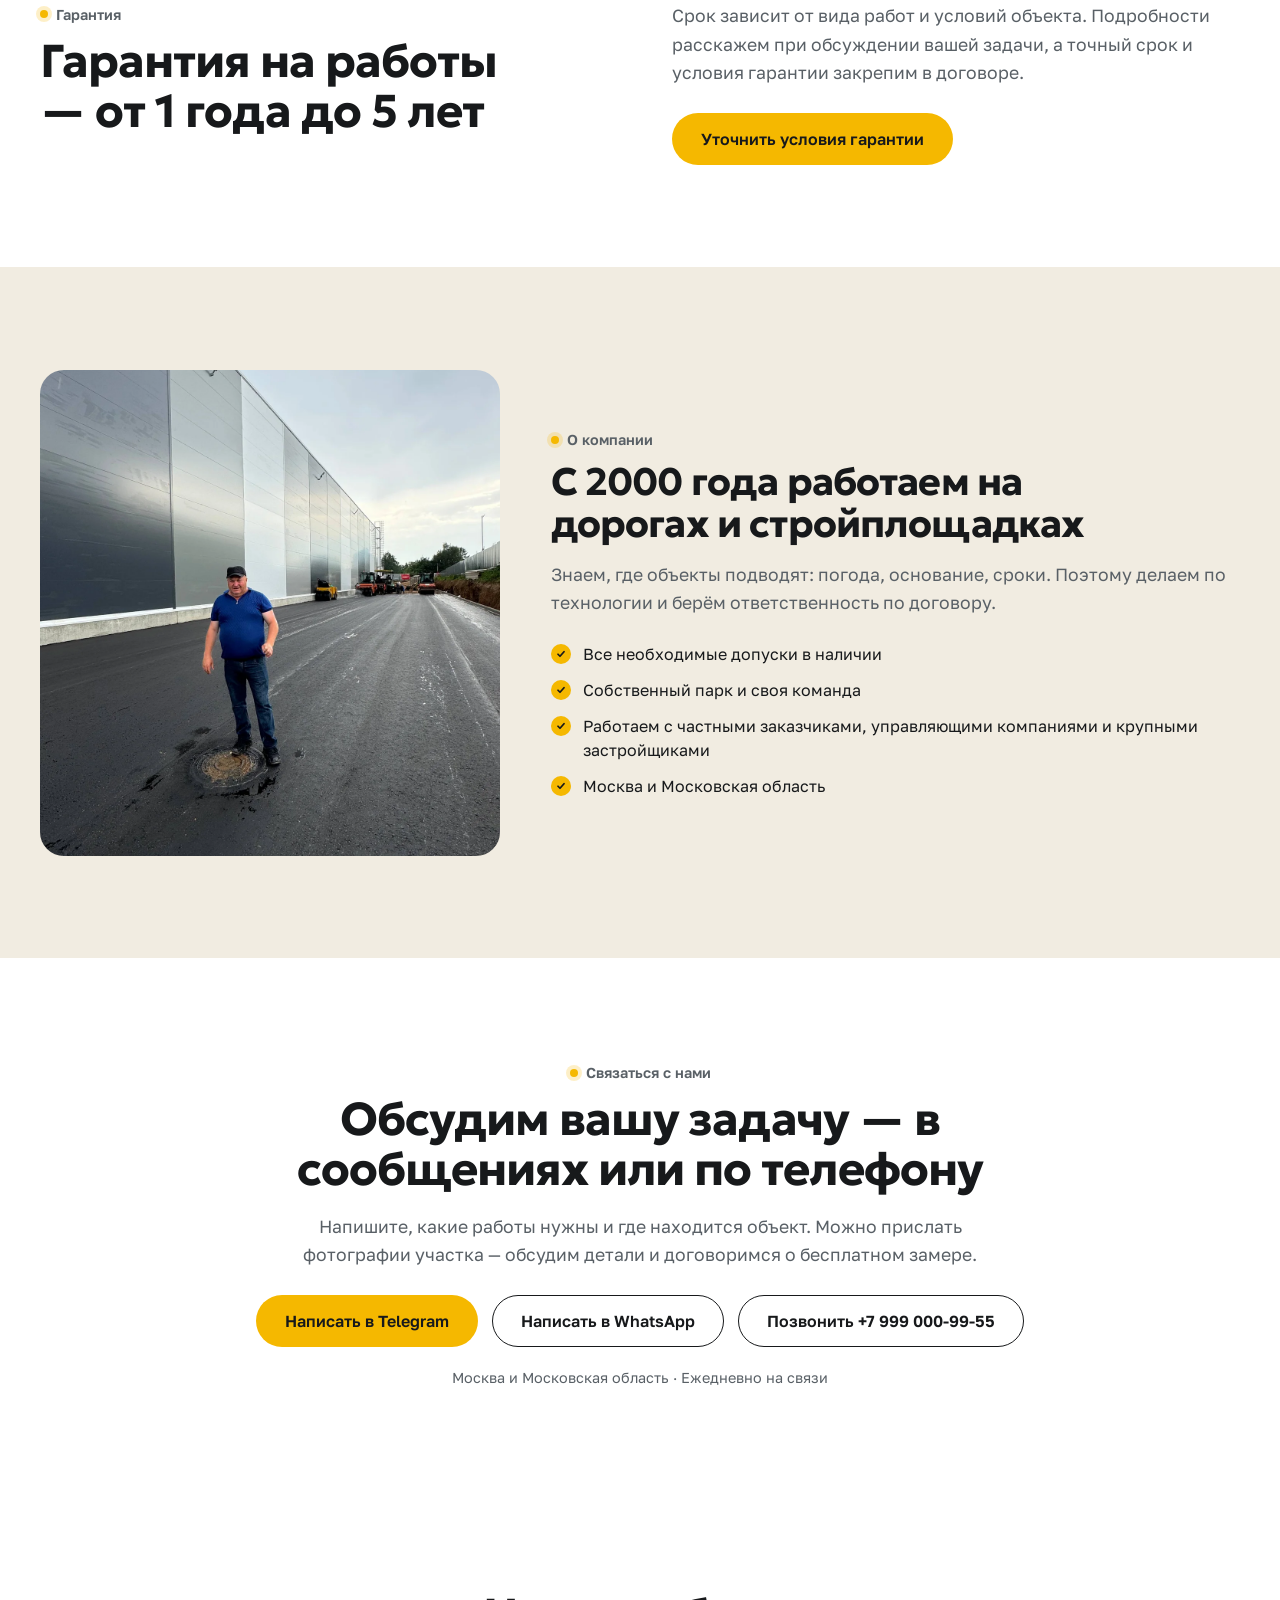
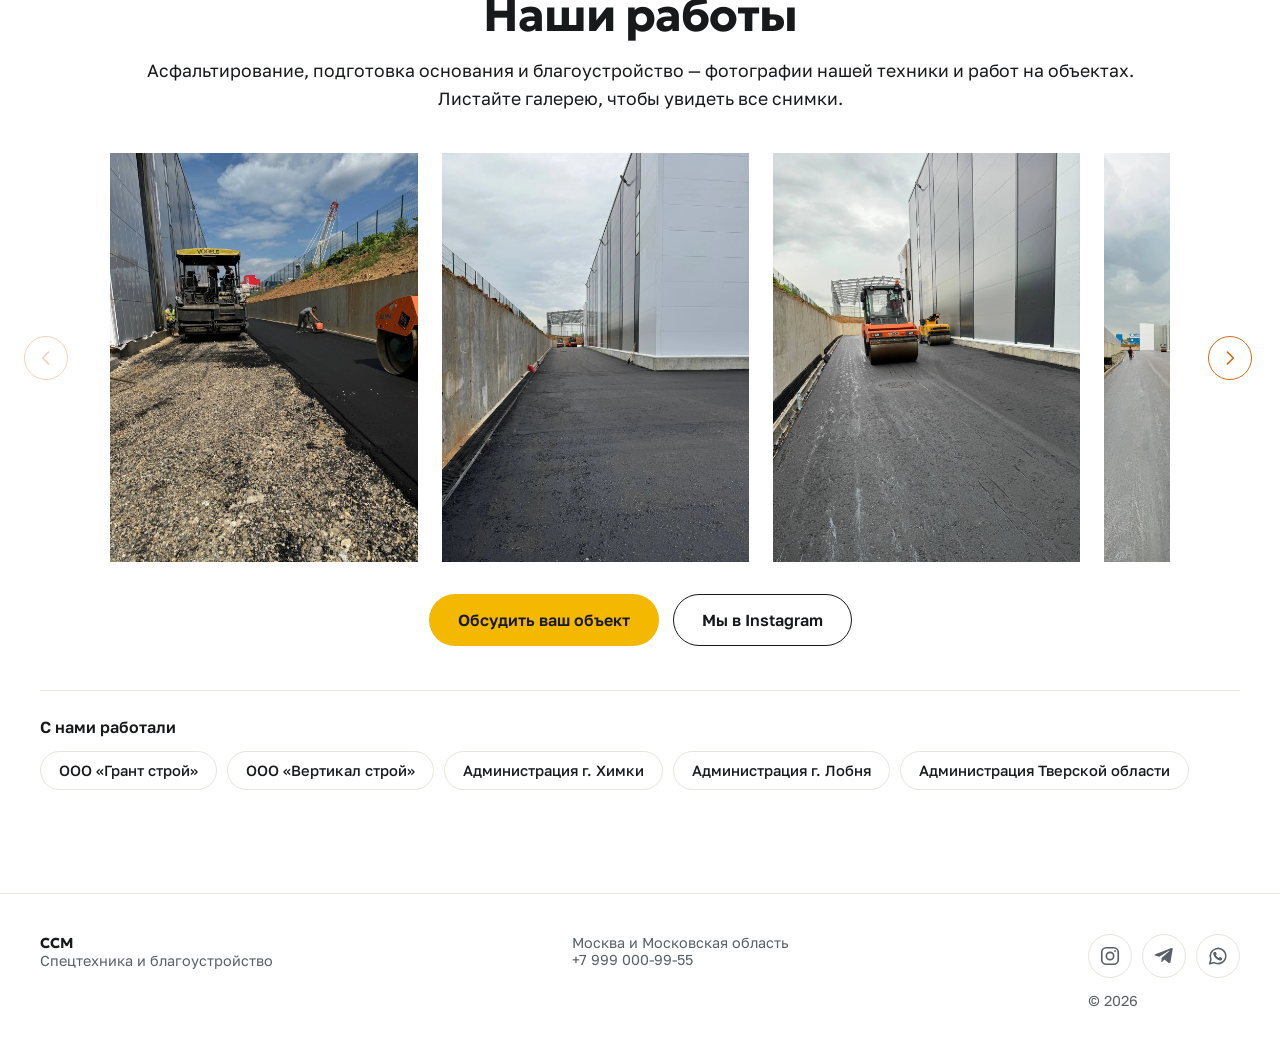
==== commit 0452ef4c: "Add second-layer bitumen emulsion process photo" ====
--- a/index.html
+++ b/index.html
@@ -202,6 +202,15 @@
         <p>Обрабатываем подготовленное щебёночное основание битумной эмульсией.</p>
       </figcaption>
     </figure>
+    <figure class="process-card">
+      <a class="process-card__photo" href="bitumen-emulsion-second-layer.webp" target="_blank" rel="noopener" aria-label="Открыть фото второго слоя битумной эмульсии">
+        <img src="bitumen-emulsion-second-layer.webp" alt="Проезд возле здания после нанесения второго слоя битумной эмульсии" width="1200" height="900" loading="lazy" decoding="async">
+      </a>
+      <figcaption class="process-card__caption">
+        <h3>Битумная эмульсия — второй слой</h3>
+        <p>Наносим второй слой битумной эмульсии на подготовленную поверхность.</p>
+      </figcaption>
+    </figure>
   </div>
 </div></section>
 
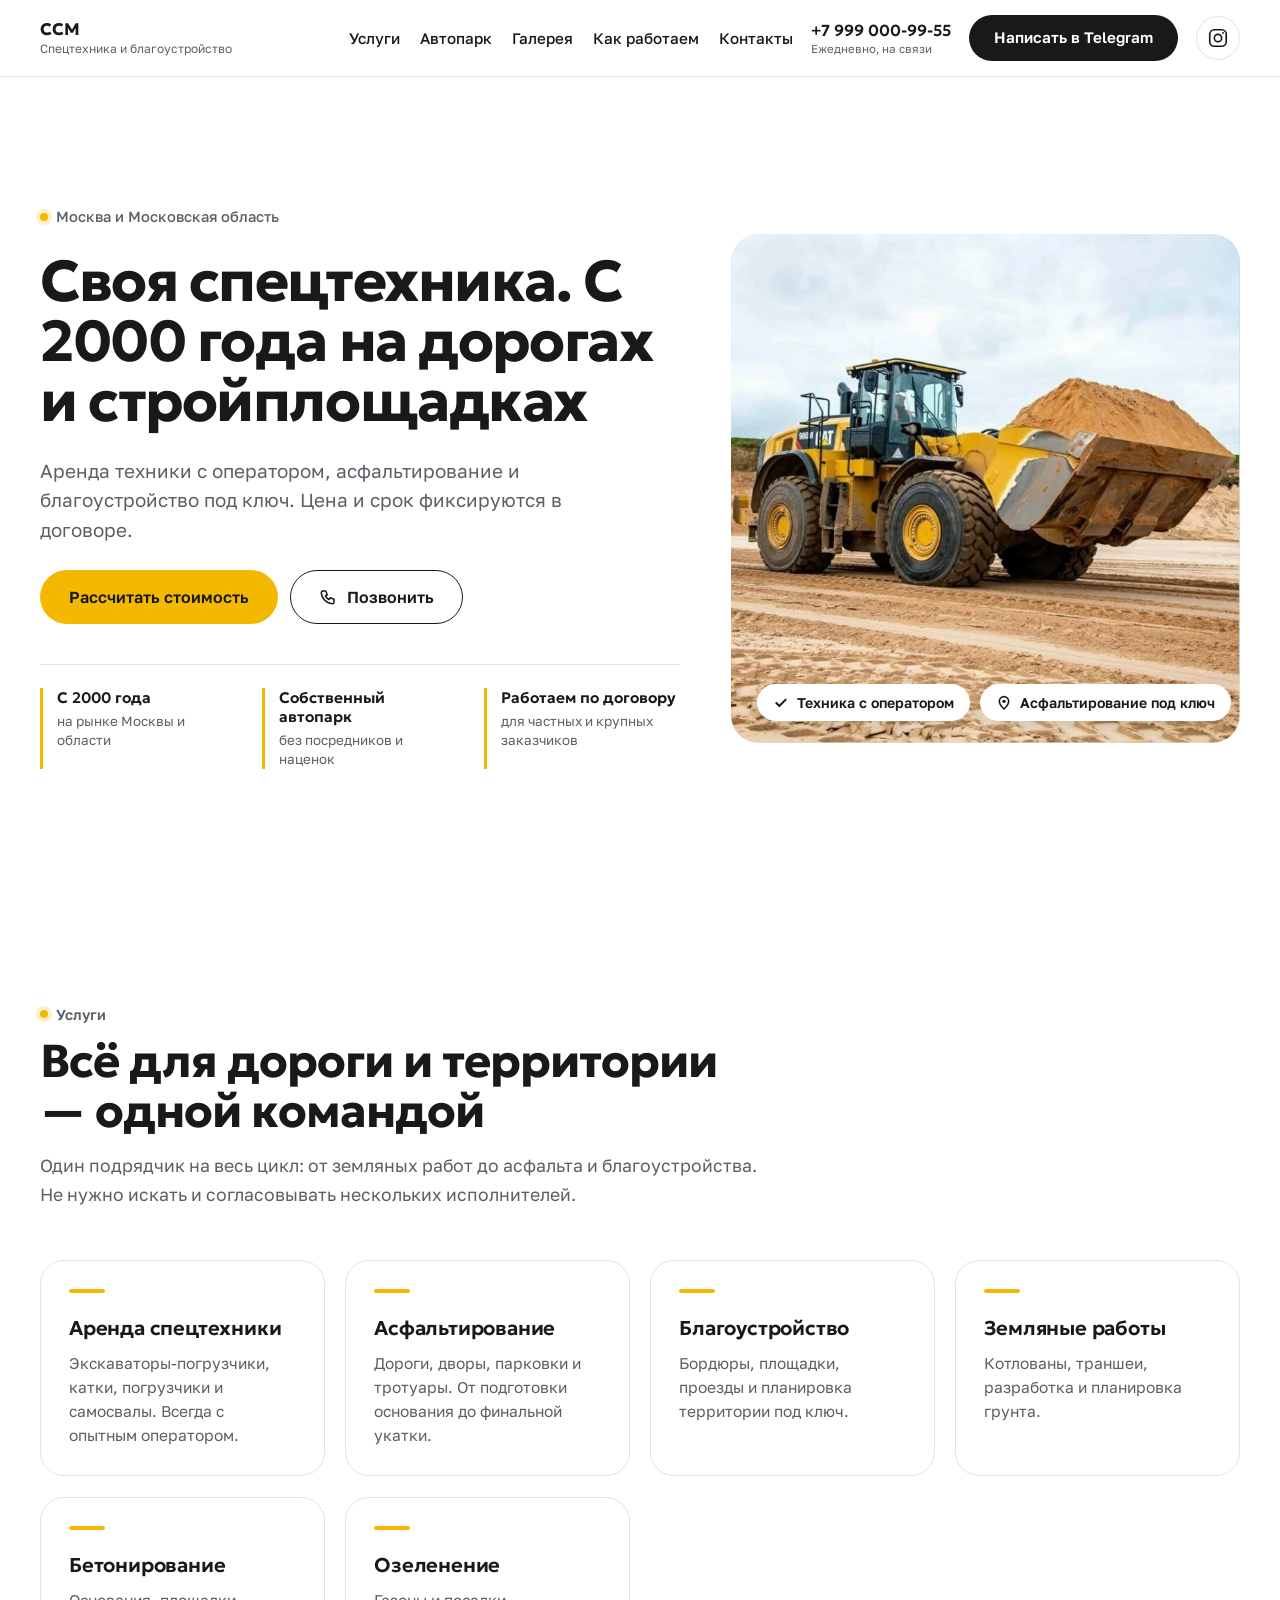
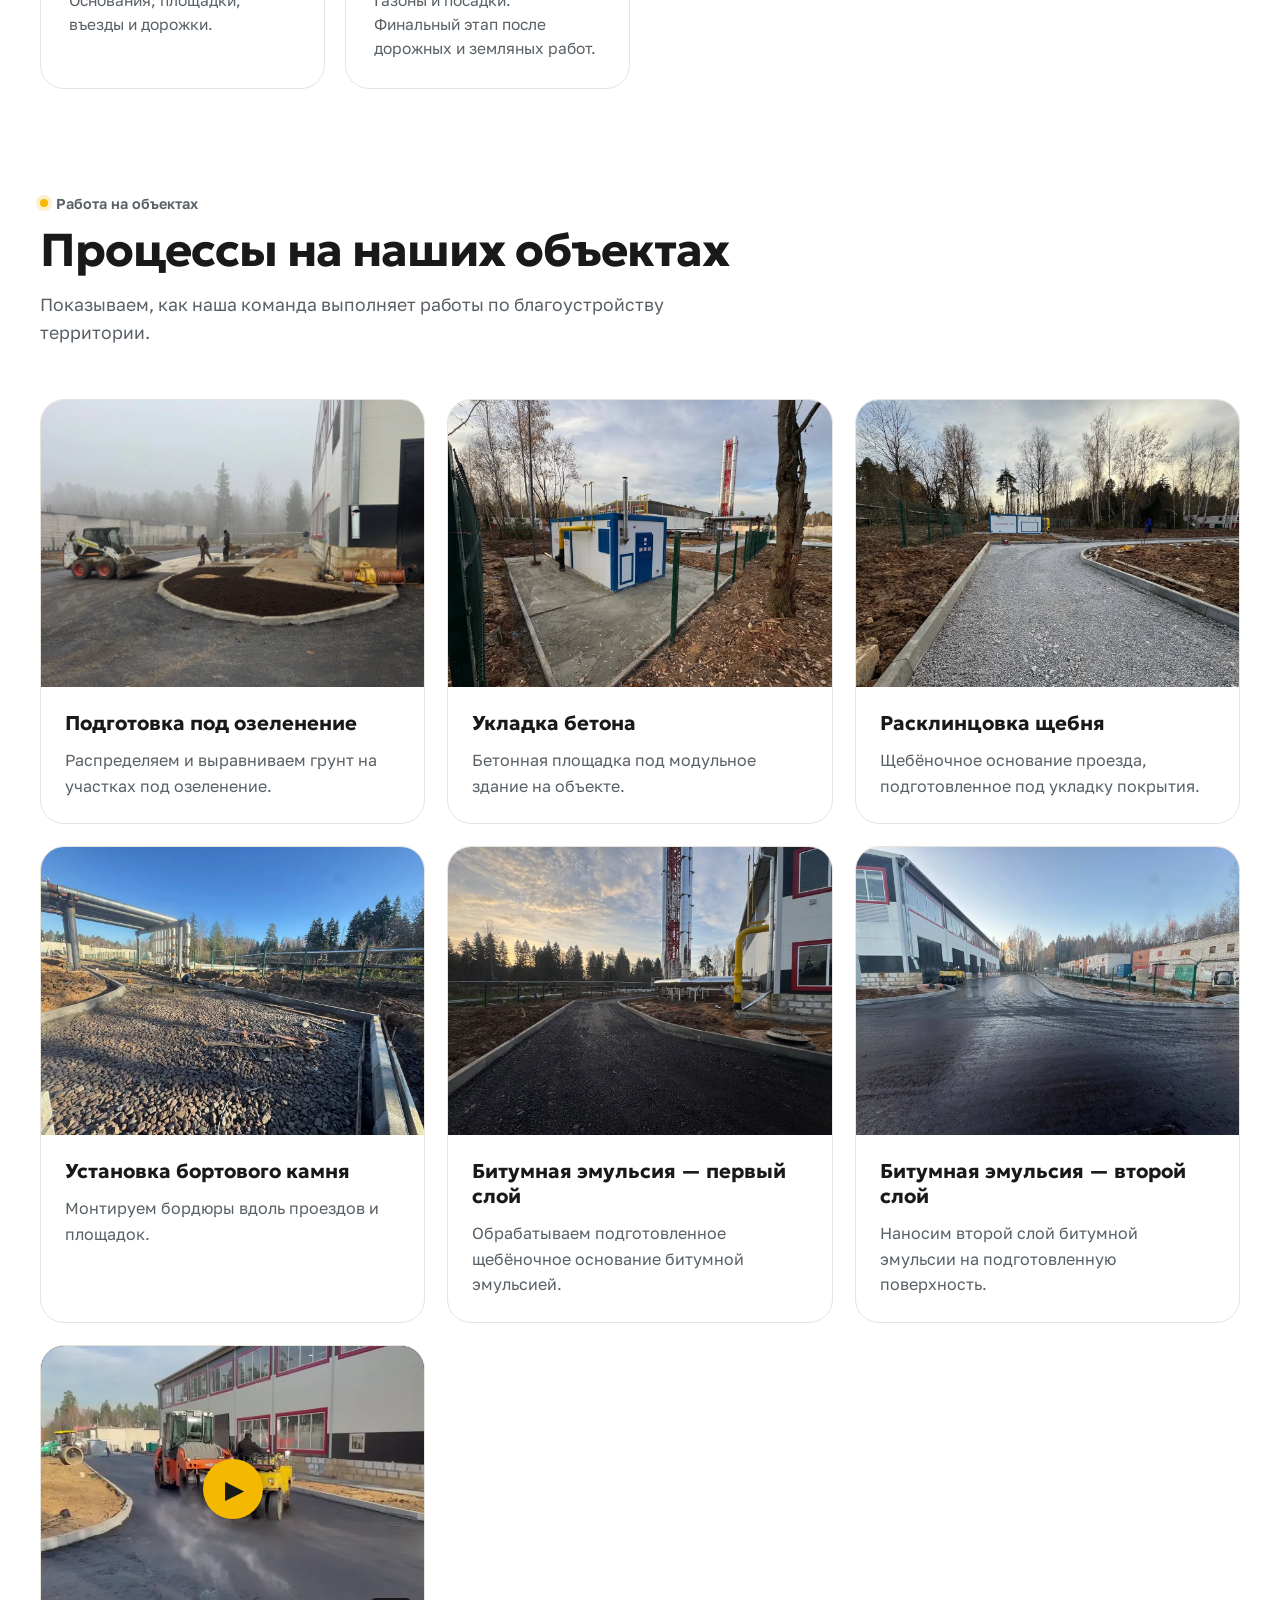
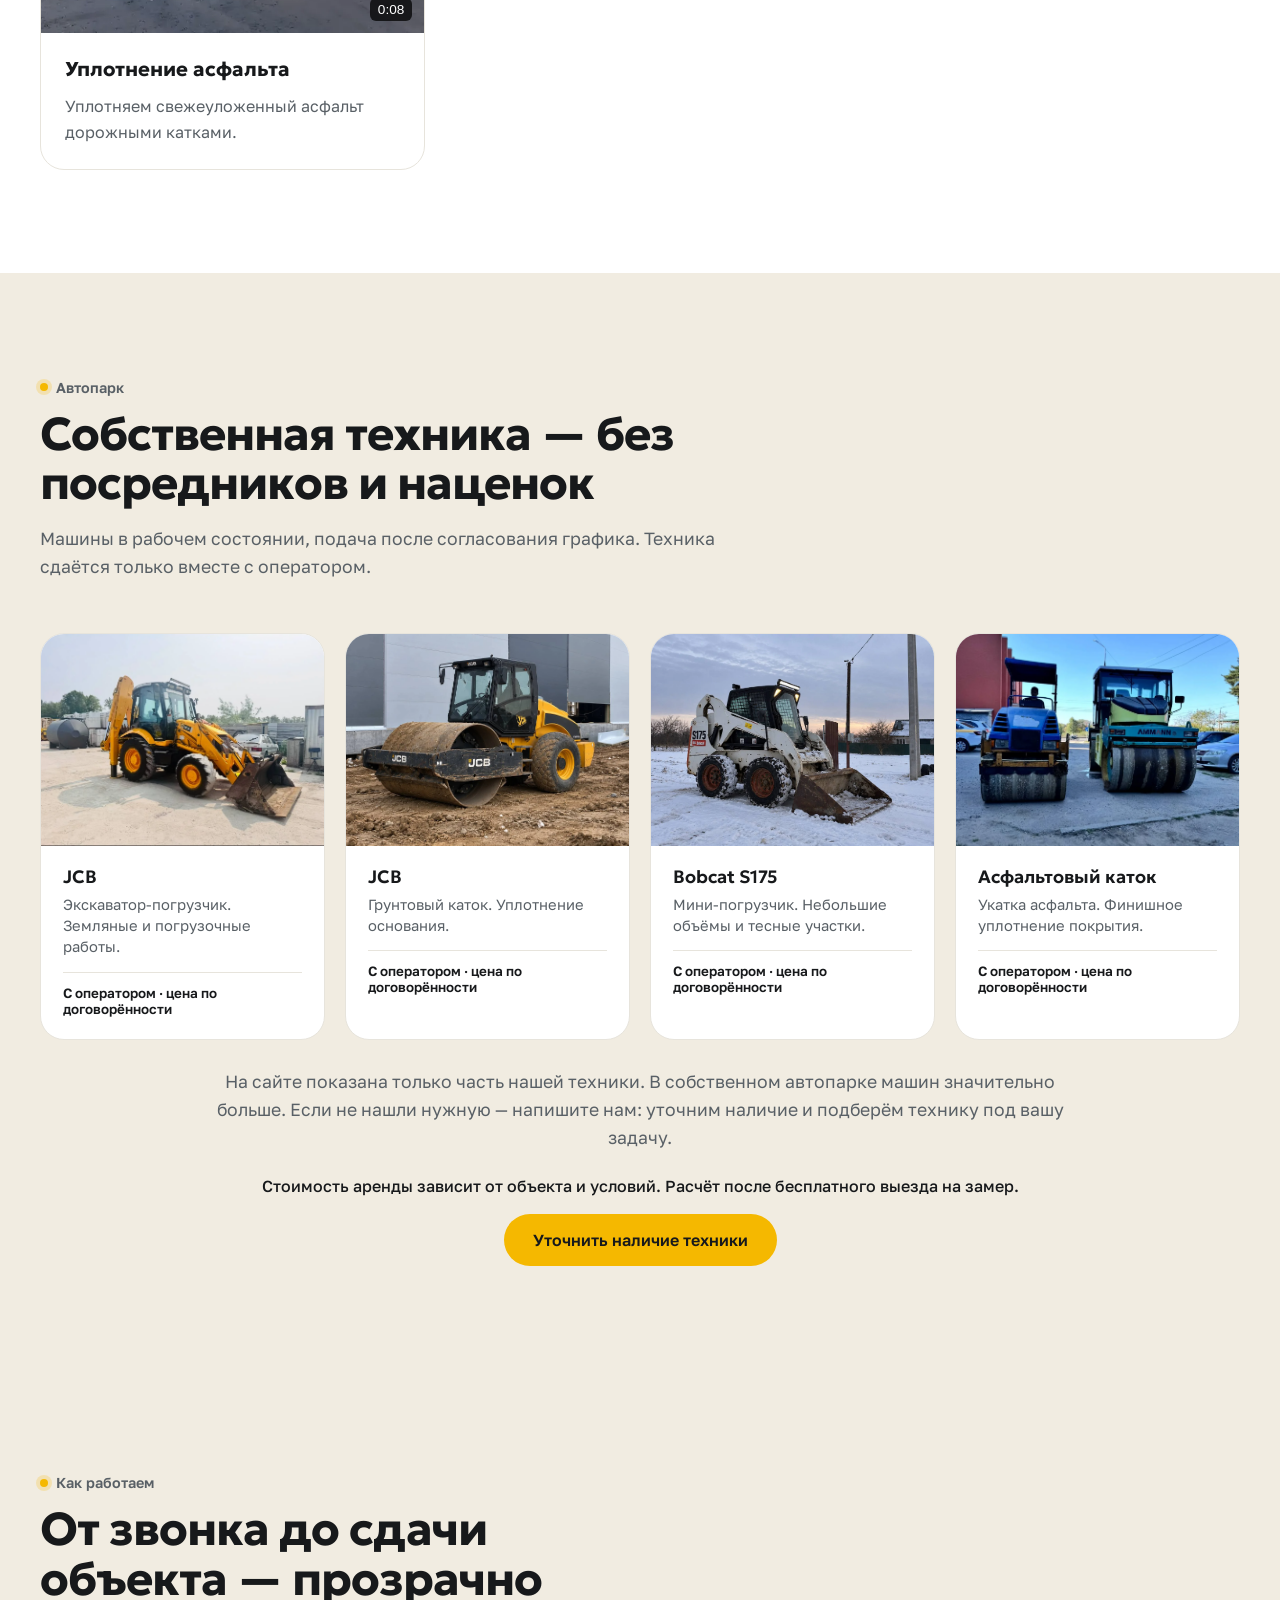
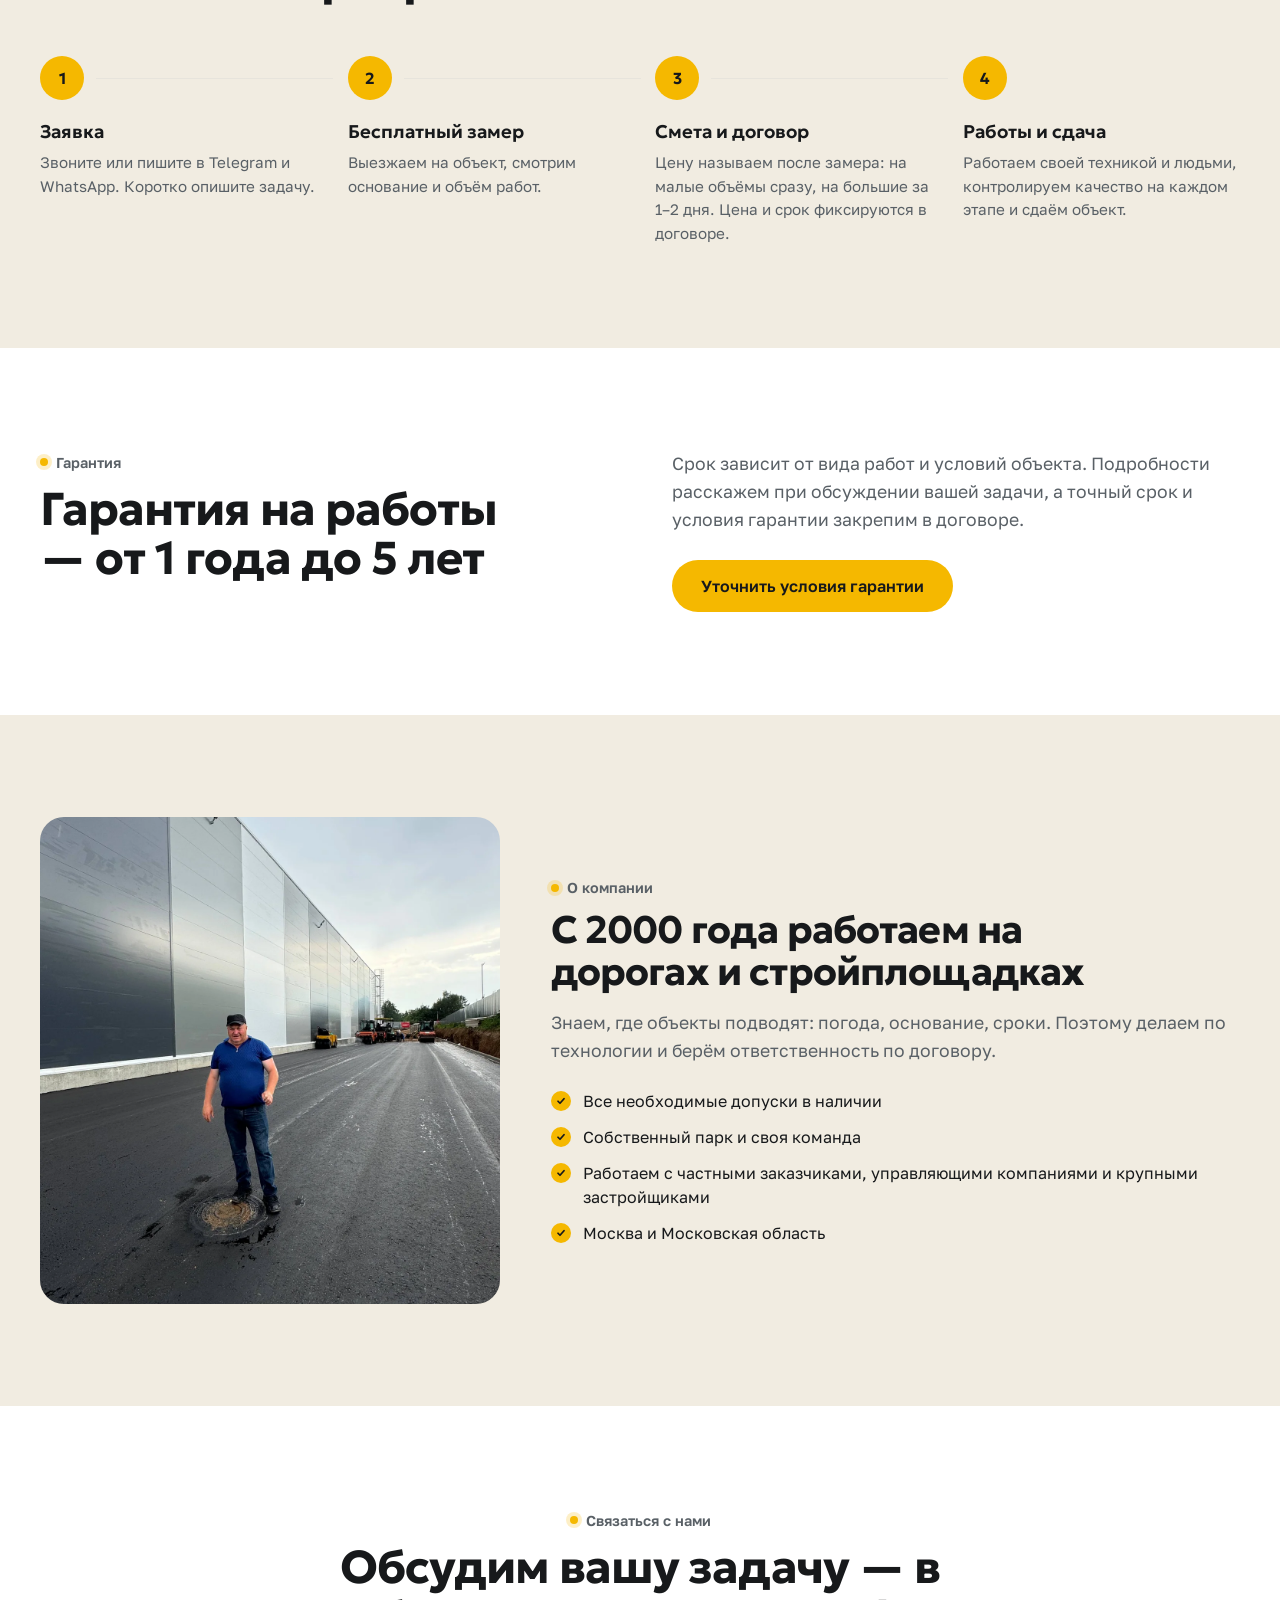
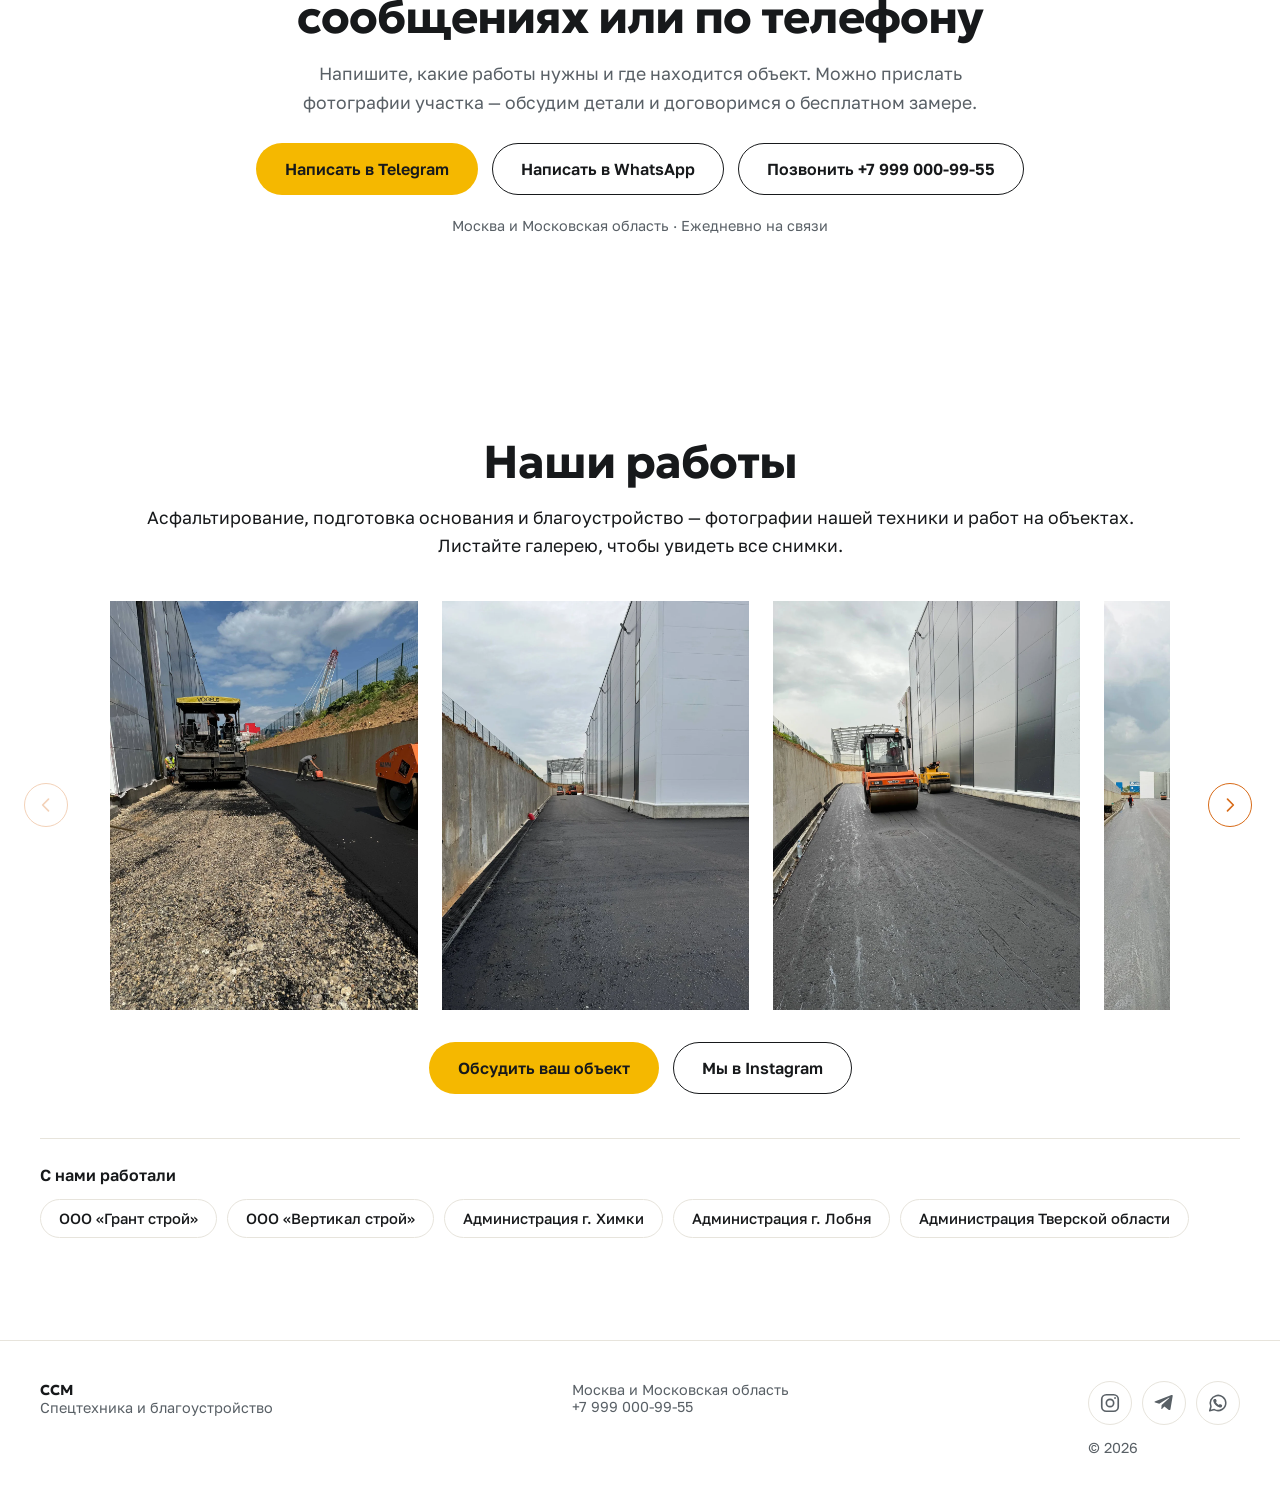
==== commit 48129a04: "Add compressed on-demand asphalt compaction video" ====
--- a/index.html
+++ b/index.html
@@ -8,7 +8,7 @@
 <link rel="preconnect" href="https://fonts.googleapis.com">
 <link rel="preconnect" href="https://fonts.gstatic.com" crossorigin>
 <link href="https://fonts.googleapis.com/css2?family=Geologica:wght@500;600;700&family=Golos+Text:wght@400;500;600&display=swap&subset=cyrillic" rel="stylesheet">
-<link rel="stylesheet" href="styles.css?v=20261105-compact-processes">
+<link rel="stylesheet" href="styles.css?v=20261106-process-video">
 <style id="about-layout">
 /* About section: balanced portrait and text columns. */
 .about .split{grid-template-columns:minmax(0,2fr) minmax(0,3fr);gap:clamp(32px,4vw,64px);align-items:center}
@@ -211,6 +211,21 @@
         <p>Наносим второй слой битумной эмульсии на подготовленную поверхность.</p>
       </figcaption>
     </figure>
+    <figure class="process-card">
+      <div class="process-video">
+        <button class="process-video__play" type="button" aria-label="Смотреть видео: уплотнение асфальта">
+          <img src="asphalt-compaction-poster.webp" alt="Дорожные катки уплотняют свежее асфальтовое покрытие" width="960" height="540" loading="lazy" decoding="async">
+          <span class="process-video__icon" aria-hidden="true">▶</span>
+          <span class="process-video__duration" aria-hidden="true">0:08</span>
+        </button>
+        <video class="process-video__player" data-src="asphalt-compaction-process.mp4" poster="asphalt-compaction-poster.webp" controls playsinline muted preload="none" width="960" height="540" aria-label="Уплотнение асфальта дорожными катками" hidden></video>
+        <noscript><a class="process-video__fallback" href="asphalt-compaction-process.mp4">Смотреть видео уплотнения асфальта</a></noscript>
+      </div>
+      <figcaption class="process-card__caption">
+        <h3>Уплотнение асфальта</h3>
+        <p>Уплотняем свежеуложенный асфальт дорожными катками.</p>
+      </figcaption>
+    </figure>
   </div>
 </div></section>
 
@@ -326,6 +341,6 @@
 <a class="social-icon" href="https://t.me/AVEYANVAN" target="_blank" rel="noopener noreferrer" aria-label="Telegram" title="Telegram"><svg width="22" height="22" viewBox="0 0 24 24" fill="currentColor" aria-hidden="true"><path d="M21.44 4.62c.3-1.21-.46-1.69-1.33-1.37L2.58 10.01c-1.2.47-1.18 1.14-.2 1.44l4.49 1.4L17.25 6.3c.49-.3.94-.14.57.19l-8.4 7.58-.33 4.61c.49 0 .7-.22.98-.49l2.34-2.25 4.86 3.59c.89.49 1.53.24 1.75-.83l2.42-14.08Z"/></svg></a>
 <a class="social-icon" href="https://wa.me/79990009955" target="_blank" rel="noopener noreferrer" aria-label="WhatsApp" title="WhatsApp"><svg width="22" height="22" viewBox="0 0 24 24" fill="none" aria-hidden="true"><path d="M20.5 11.7a8.5 8.5 0 0 1-12.6 7.5L3 20.5l1.3-4.7A8.5 8.5 0 1 1 20.5 11.7Z" stroke="currentColor" stroke-width="1.7" stroke-linejoin="round"/><path d="m8.2 7.6 1.5-.1 1 2.5-1.1 1a7.4 7.4 0 0 0 3.4 3.2l1-1.2 2.5 1.2-.2 1.5c-.2 1.1-1.5 1.4-2.5 1.1-3.5-1-6.2-3.7-7-7-.2-.9.4-1.9 1.4-2.2Z" fill="currentColor"/></svg></a></div><span>© 2026</span></div></div></footer>
 
-<script src="main.js?v=20261027-horizontal-gallery"></script>
+<script src="main.js?v=20261106-process-video"></script>
 </body>
 </html>
--- a/styles.css
+++ b/styles.css
@@ -273,3 +273,20 @@
 @media(max-width:600px){
   .work-processes__grid{grid-template-columns:minmax(0,1fr)}
 }
+
+body.photo-open{overflow:hidden}
+.photo-viewer{position:fixed;inset:0;width:100%;height:100%;max-width:none;max-height:none;margin:0;padding:76px 24px 24px;border:0;background:rgba(0,0,0,.9);color:#fff;box-sizing:border-box}
+.photo-viewer[open]{display:flex;align-items:center;justify-content:center}
+.photo-viewer::backdrop{background:rgba(0,0,0,.65)}
+.photo-viewer__image{display:block;width:auto;height:auto;max-width:100%;max-height:100%;object-fit:contain}
+.photo-viewer__close{position:absolute;top:max(16px,env(safe-area-inset-top));right:max(16px,env(safe-area-inset-right));display:grid;place-items:center;width:48px;height:48px;padding:0;border:1px solid #fff;border-radius:50%;background:#fff;color:#17191B;font:36px/1 Arial,sans-serif;cursor:pointer}
+.photo-viewer__close:hover{background:var(--yellow)}
+
+.process-video{position:relative;aspect-ratio:4/3;background:var(--ink)}
+.process-video__play{position:relative;display:block;width:100%;height:100%;padding:0;border:0;background:var(--ink);cursor:pointer;color:#fff}
+.process-video__play img{display:block;width:100%;height:100%;object-fit:cover}
+.process-video__icon{position:absolute;inset:50% auto auto 50%;transform:translate(-50%,-50%);display:grid;place-items:center;width:60px;height:60px;padding-left:4px;border-radius:50%;background:var(--yellow);color:var(--ink);font-size:25px;box-shadow:0 4px 20px #0005}
+.process-video__duration{position:absolute;right:12px;bottom:12px;padding:4px 8px;border-radius:6px;background:#000b;font-size:.85rem}
+.process-video__player{display:block;width:100%;height:100%;object-fit:contain}
+.process-video [hidden]{display:none}
+.process-video__fallback{position:absolute;bottom:12px;left:12px;right:12px;padding:12px;background:#fff;color:var(--ink)}
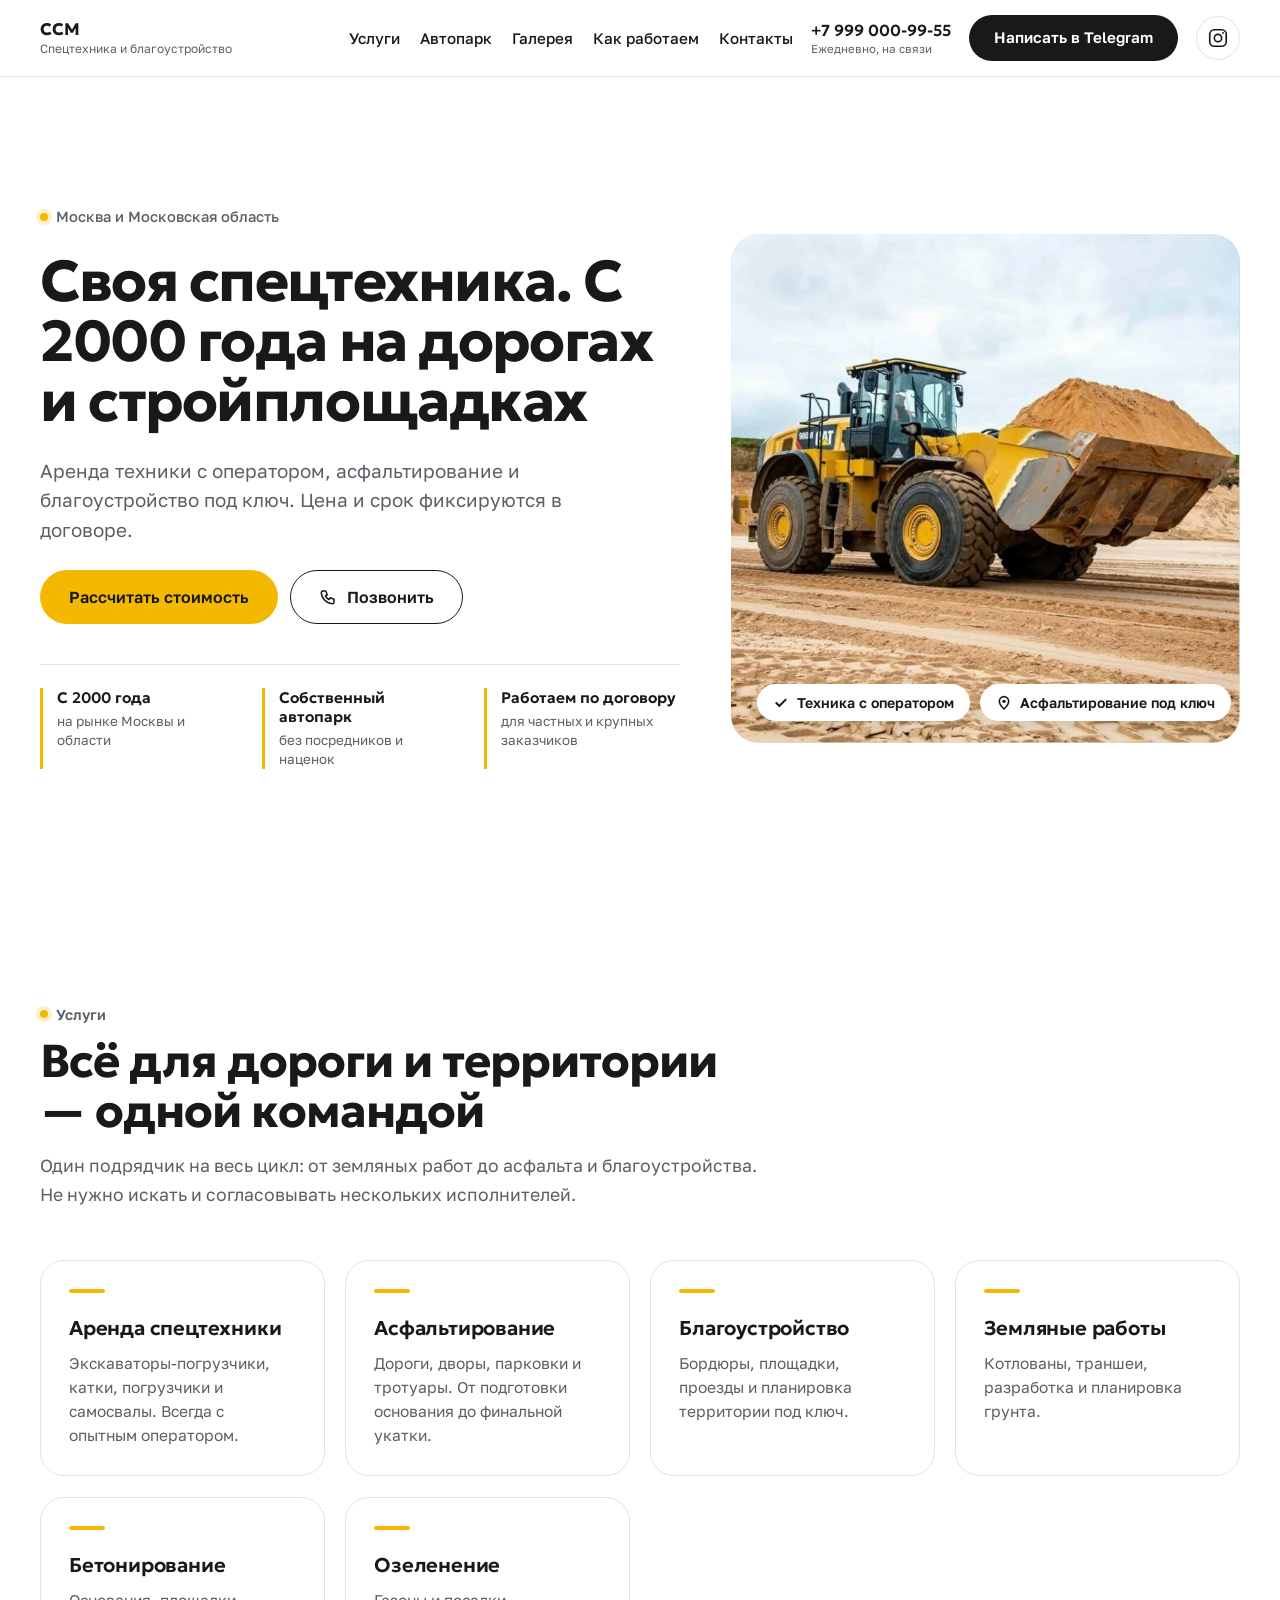
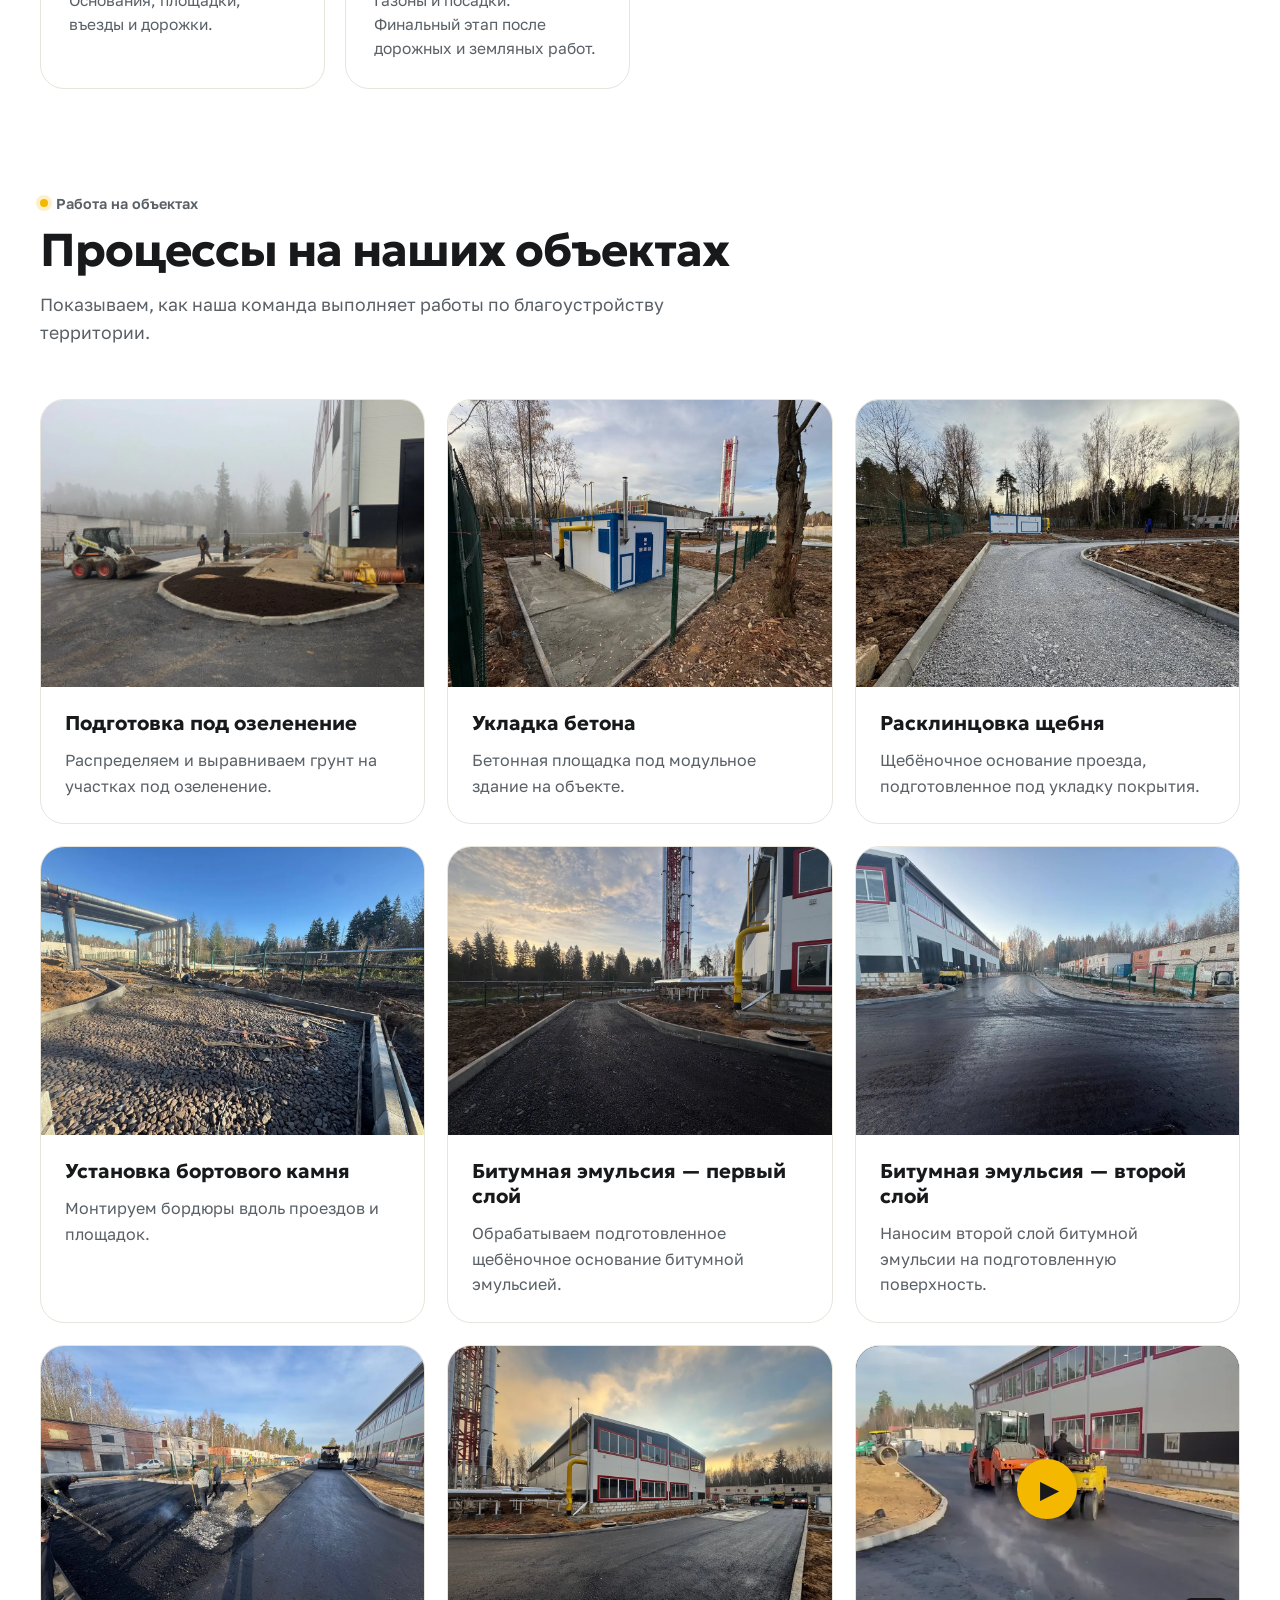
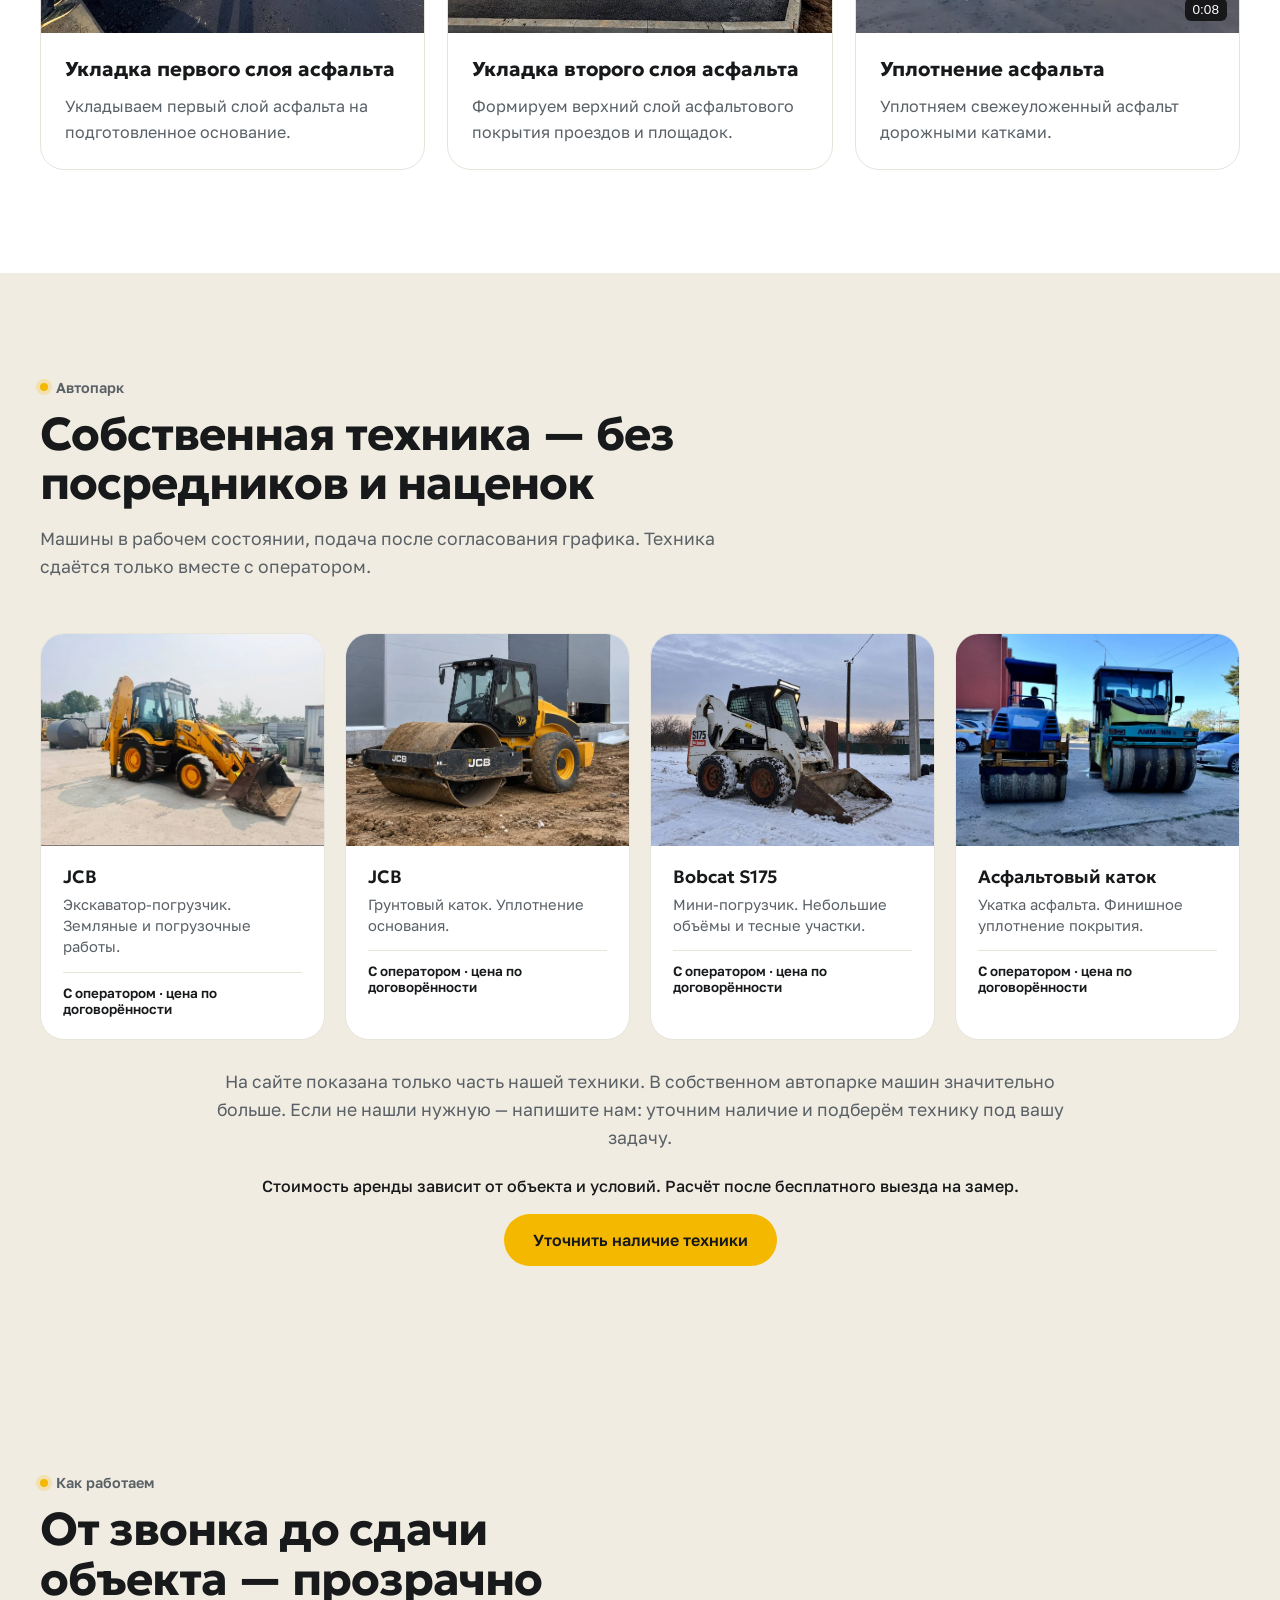
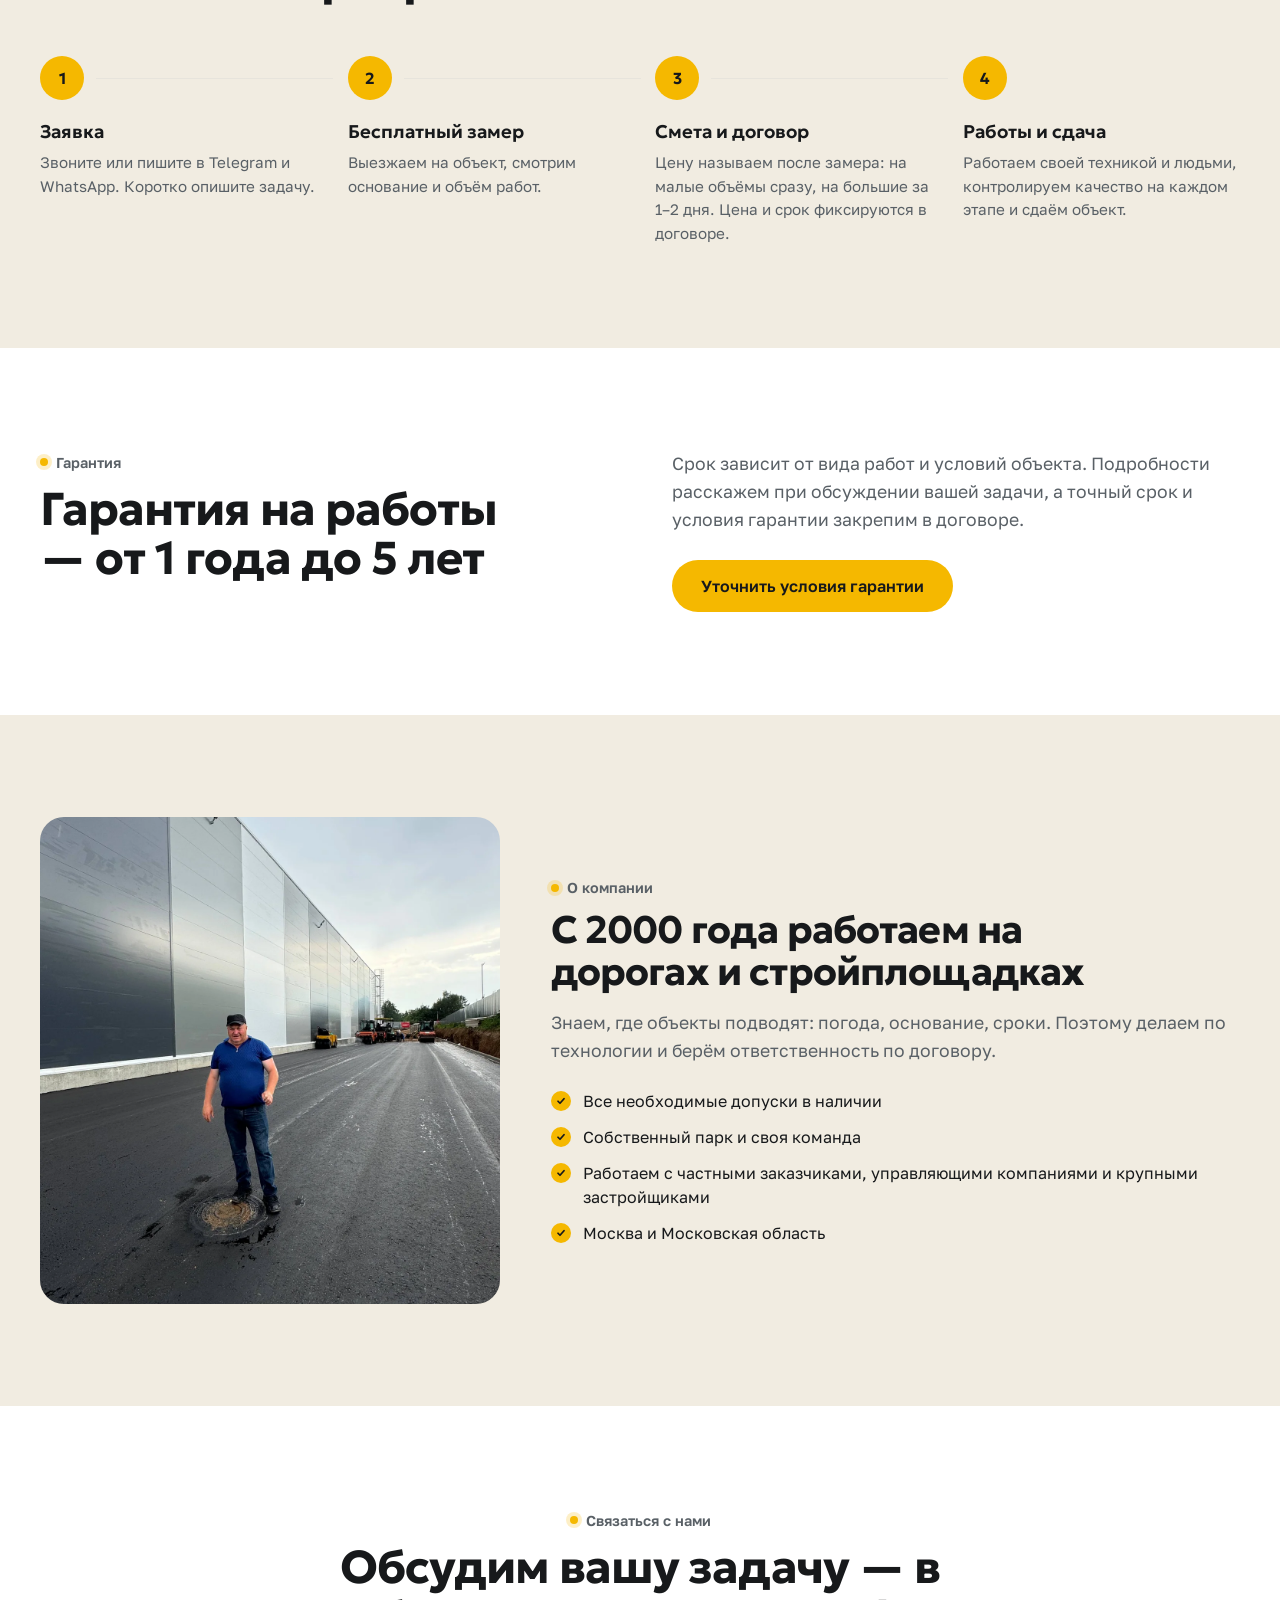
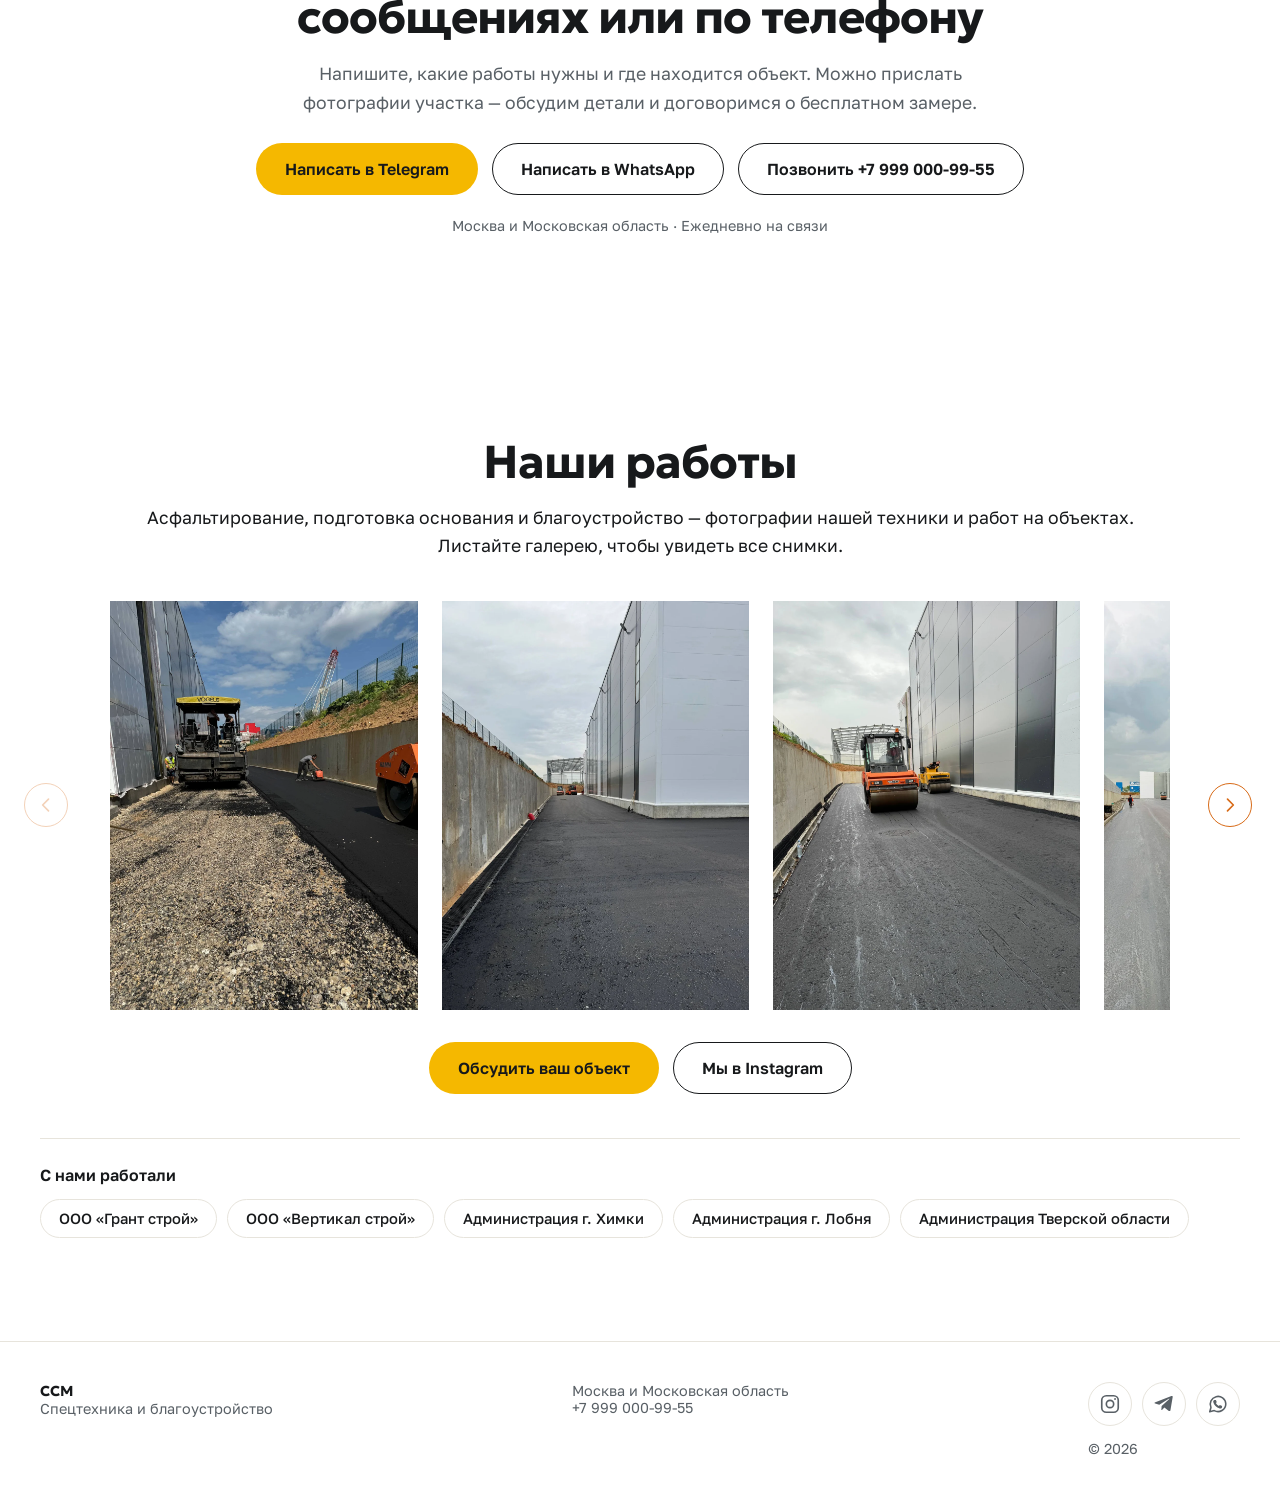
==== commit 21b5f633: "Add first and second asphalt layer process photos" ====
--- a/index.html
+++ b/index.html
@@ -212,6 +212,24 @@
       </figcaption>
     </figure>
     <figure class="process-card">
+      <a class="process-card__photo" href="asphalt-first-layer.webp" target="_blank" rel="noopener" aria-label="Открыть фото: укладка первого слоя асфальта">
+        <img src="asphalt-first-layer.webp" alt="Бригада и асфальтоукладчик укладывают первый слой асфальта на подготовленное основание" width="1200" height="900" loading="lazy" decoding="async">
+      </a>
+      <figcaption class="process-card__caption">
+        <h3>Укладка первого слоя асфальта</h3>
+        <p>Укладываем первый слой асфальта на подготовленное основание.</p>
+      </figcaption>
+    </figure>
+    <figure class="process-card">
+      <a class="process-card__photo" href="asphalt-second-layer.webp" target="_blank" rel="noopener" aria-label="Открыть фото: укладка второго слоя асфальта">
+        <img src="asphalt-second-layer.webp" alt="Проезд возле здания после укладки второго слоя асфальта, вдали дорожные катки" width="1200" height="900" loading="lazy" decoding="async">
+      </a>
+      <figcaption class="process-card__caption">
+        <h3>Укладка второго слоя асфальта</h3>
+        <p>Формируем верхний слой асфальтового покрытия проездов и площадок.</p>
+      </figcaption>
+    </figure>
+    <figure class="process-card">
       <div class="process-video">
         <button class="process-video__play" type="button" aria-label="Смотреть видео: уплотнение асфальта">
           <img src="asphalt-compaction-poster.webp" alt="Дорожные катки уплотняют свежее асфальтовое покрытие" width="960" height="540" loading="lazy" decoding="async">
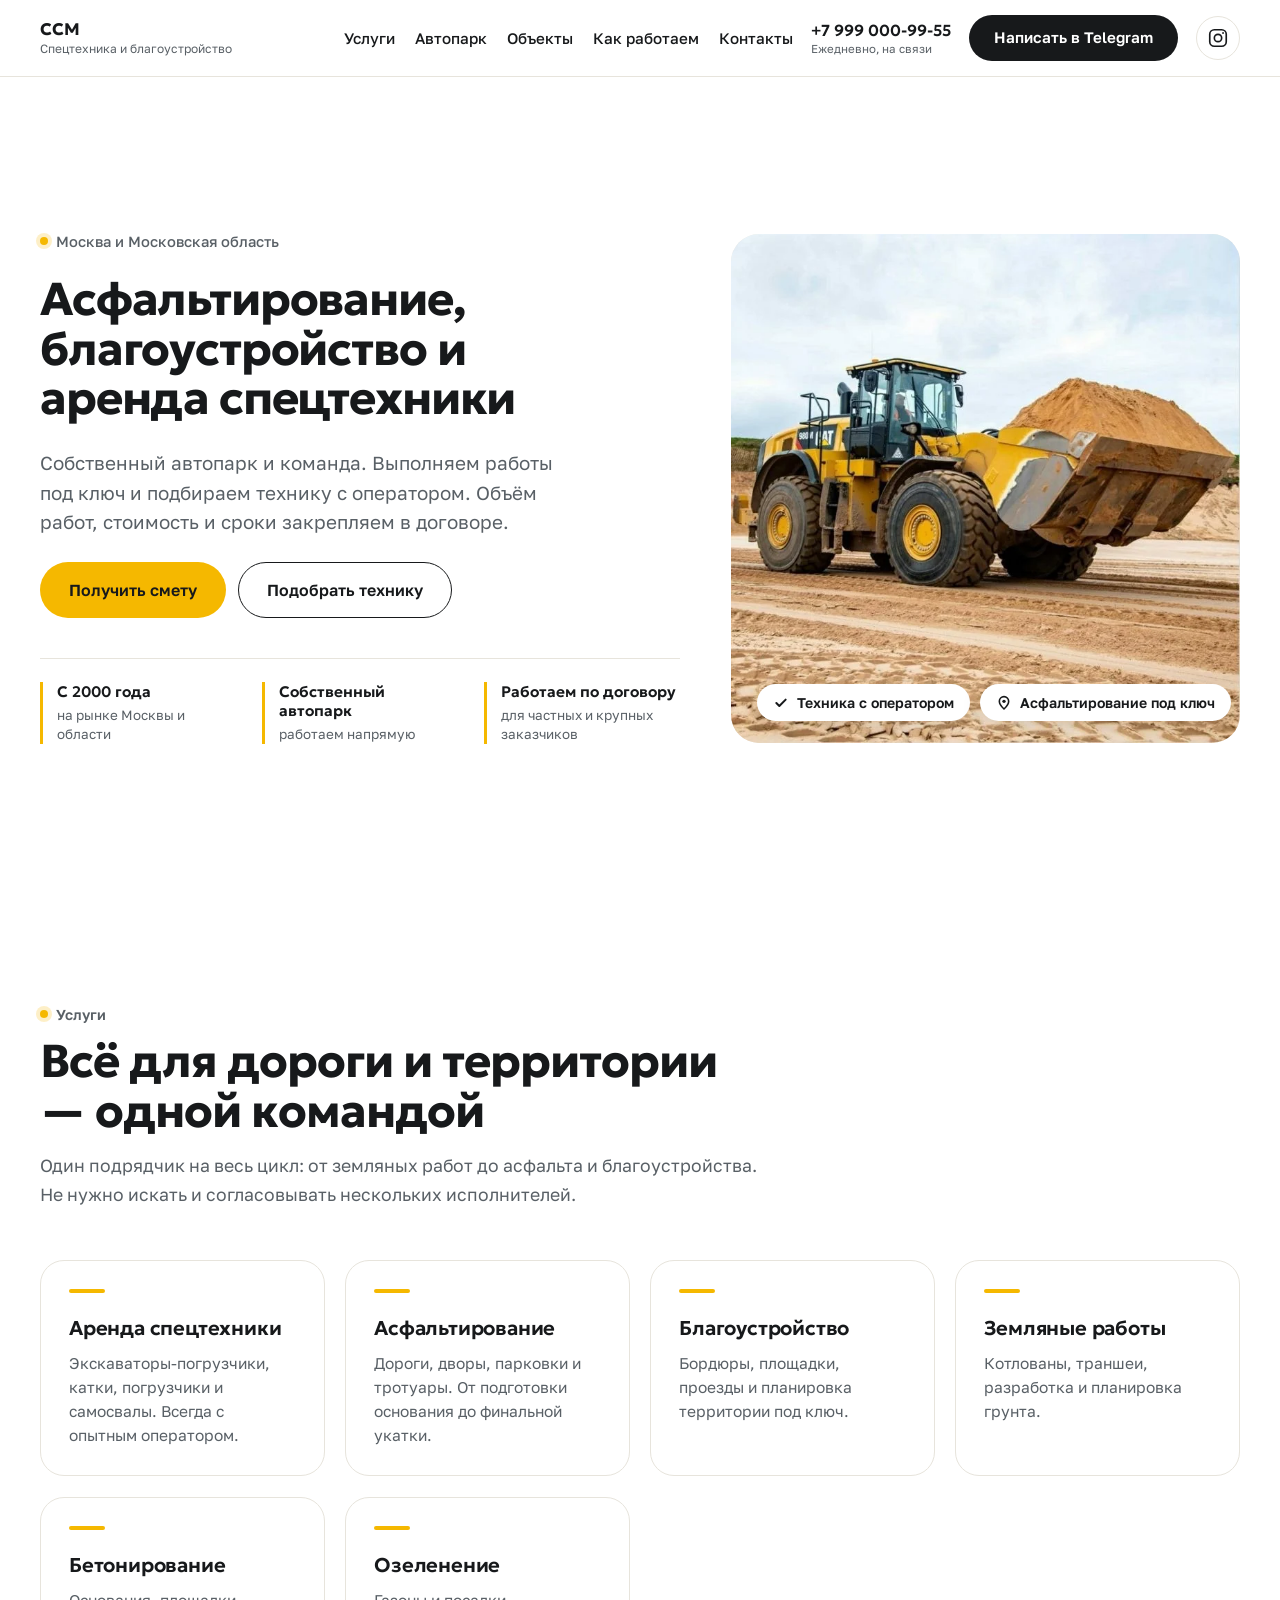
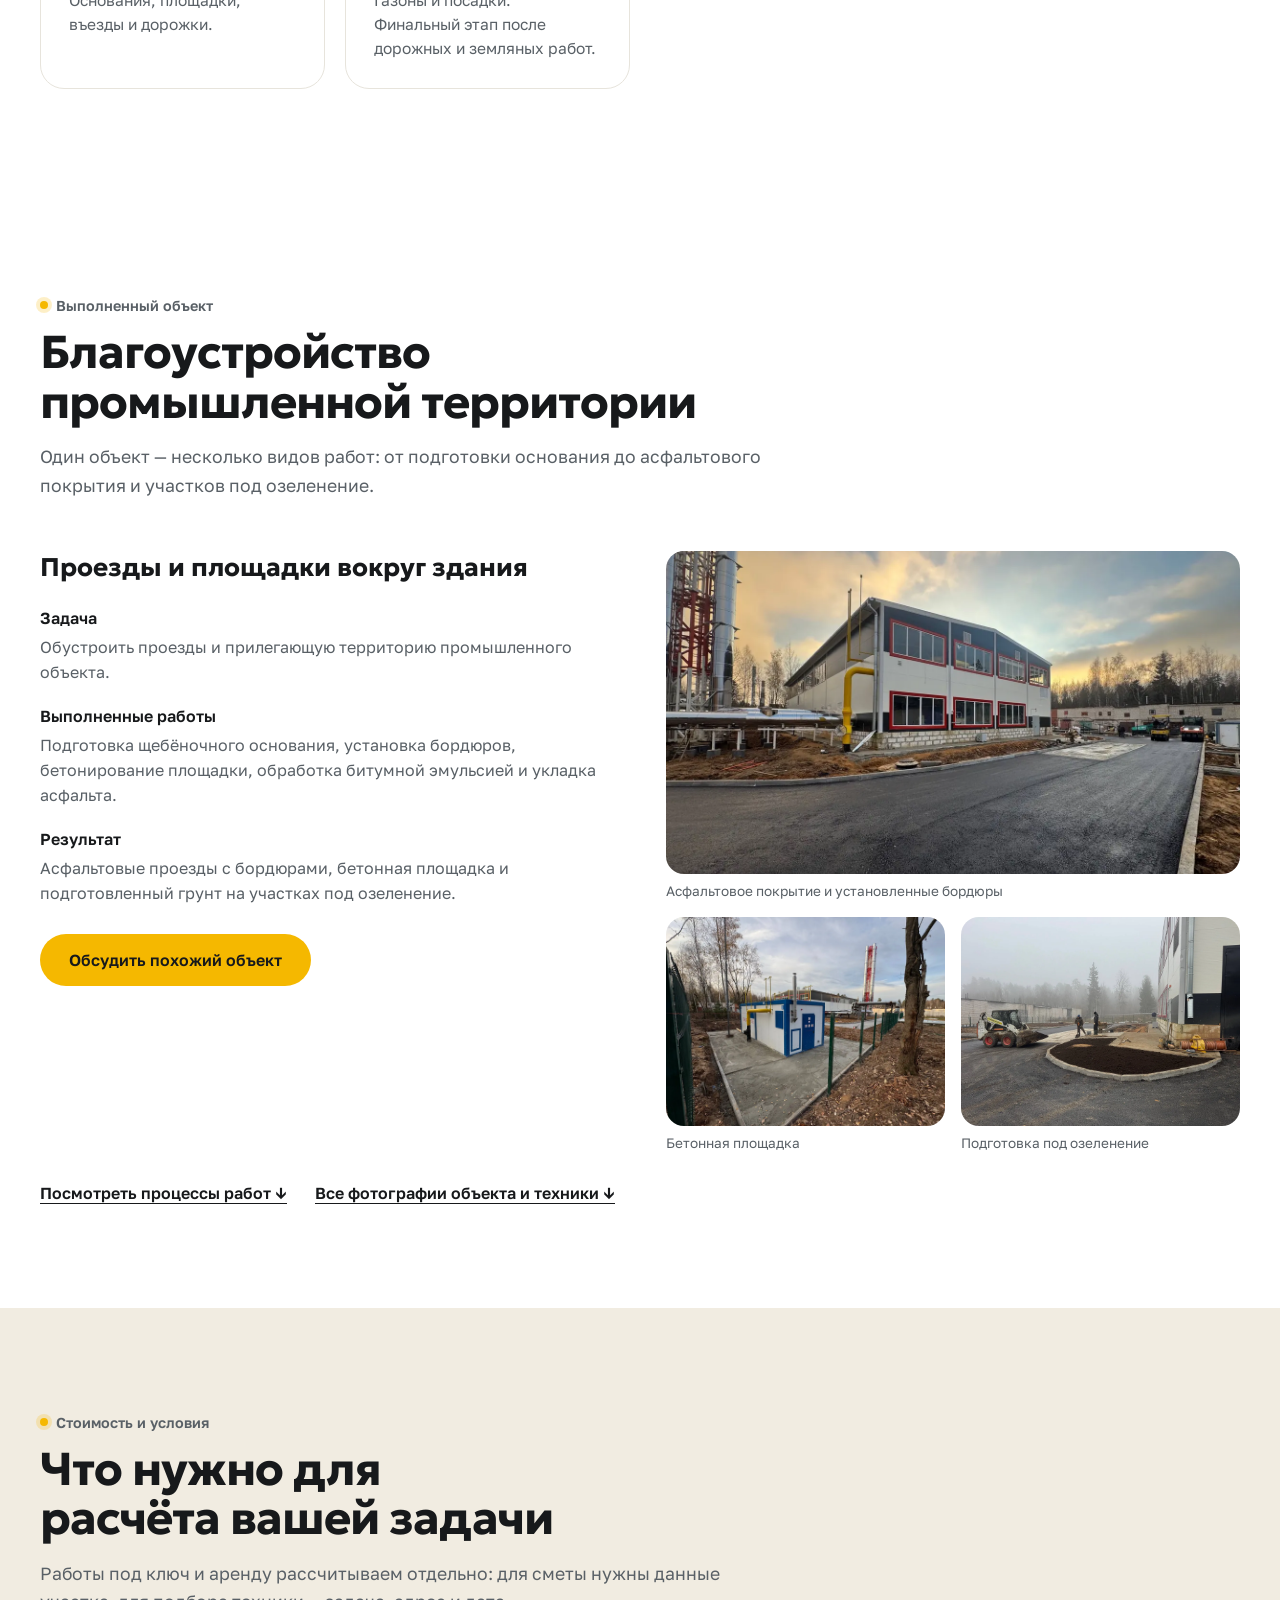
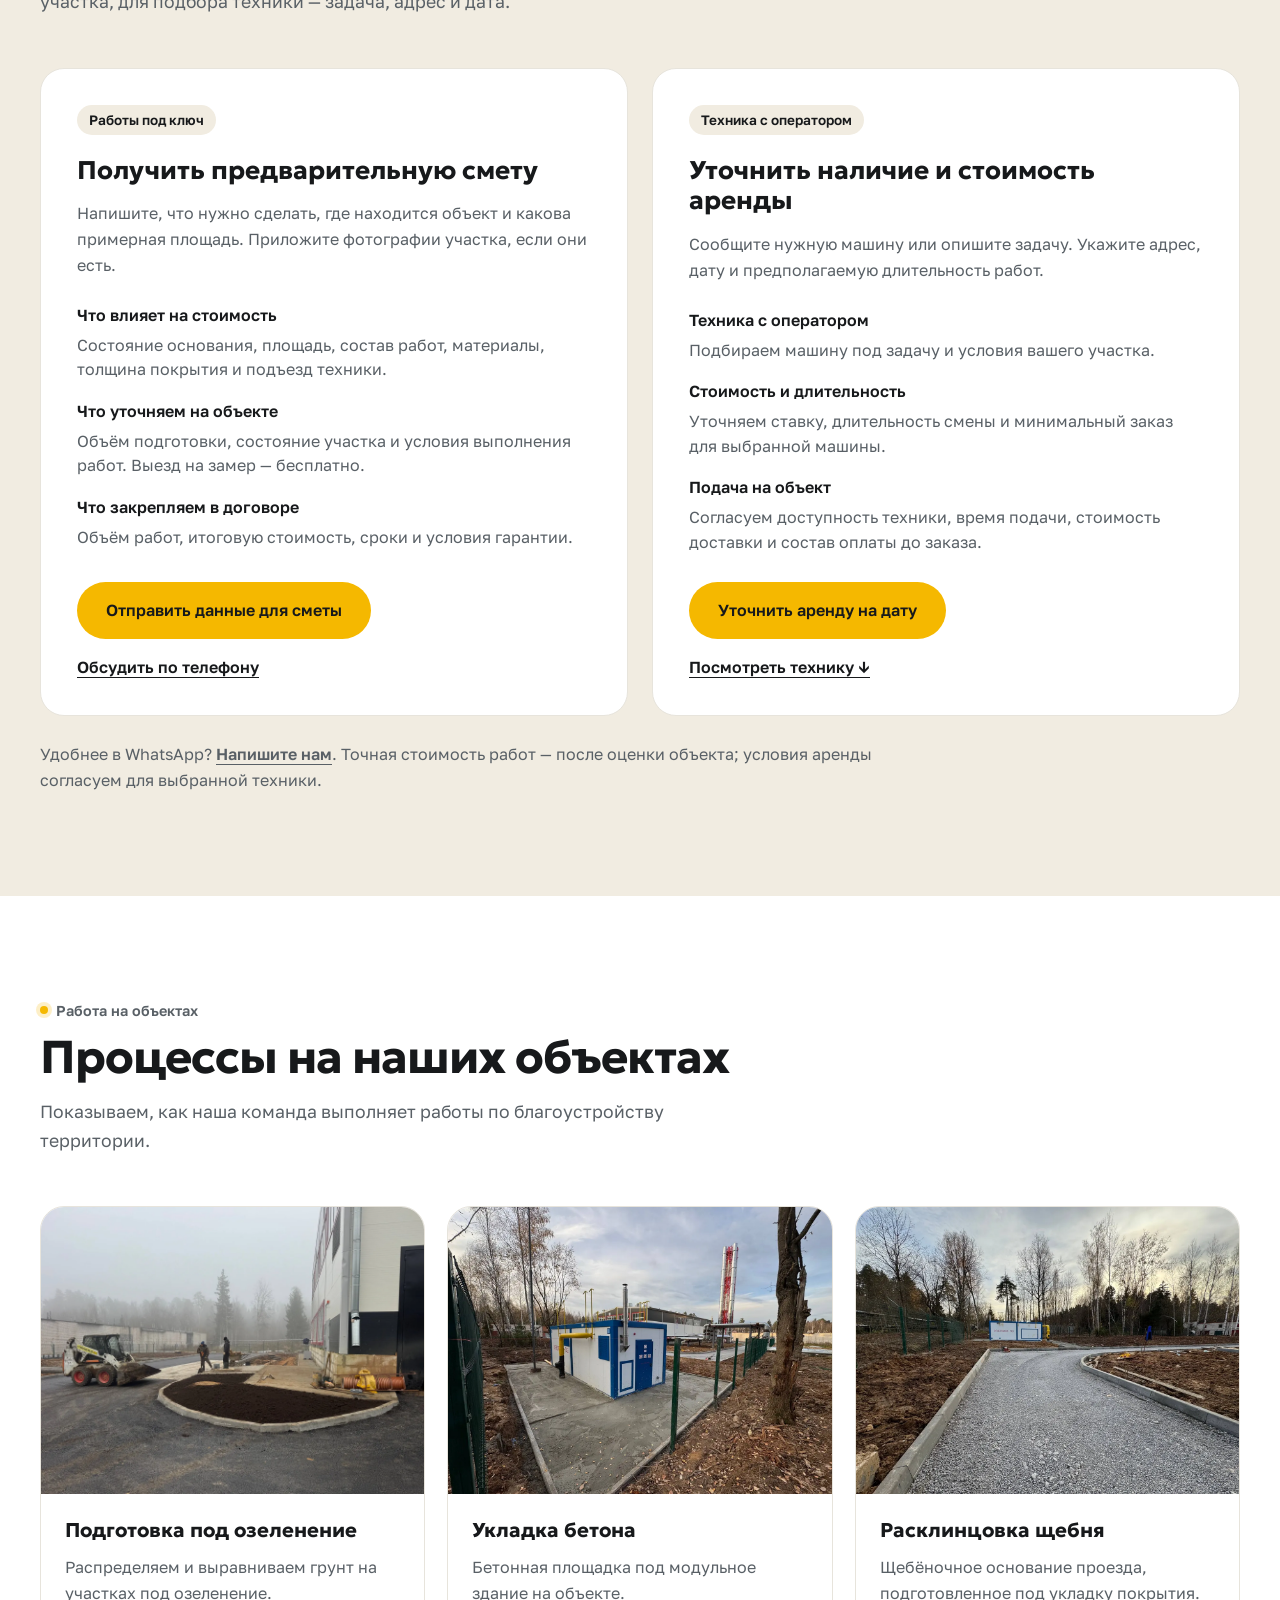
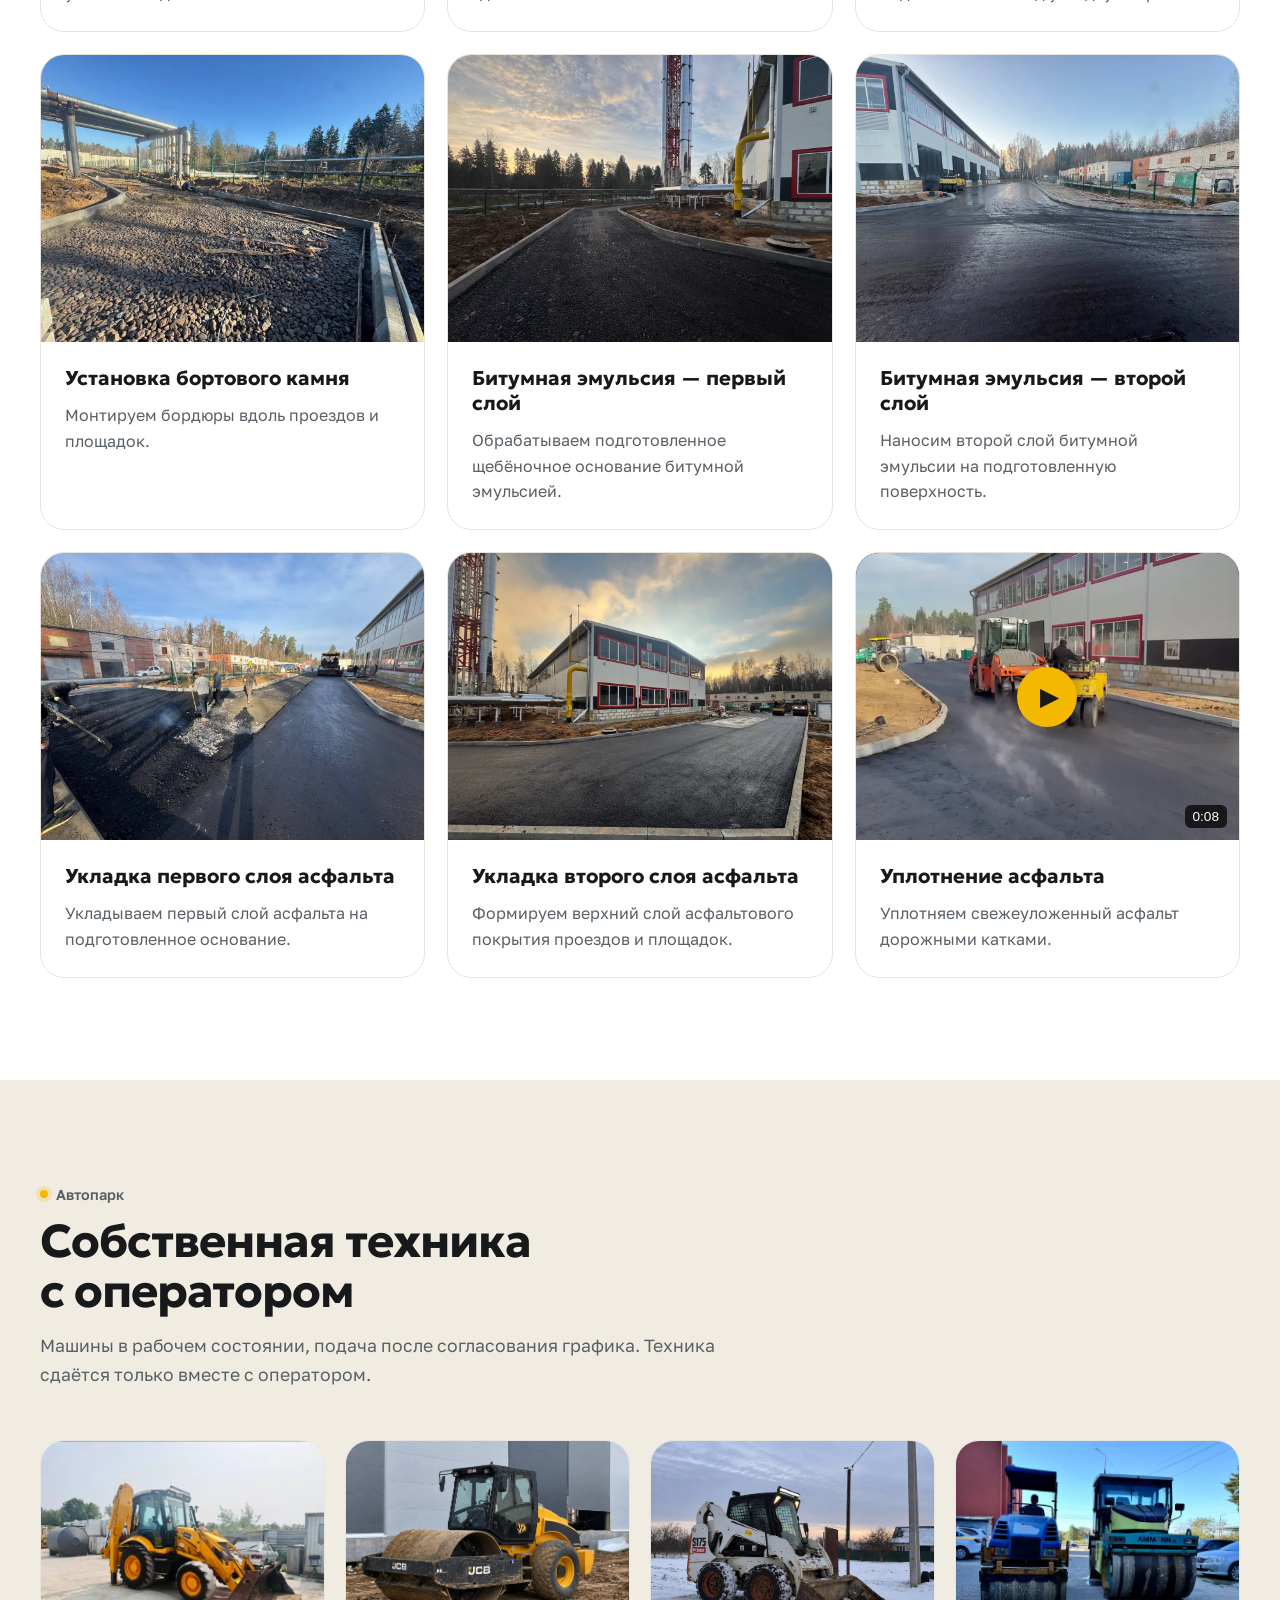
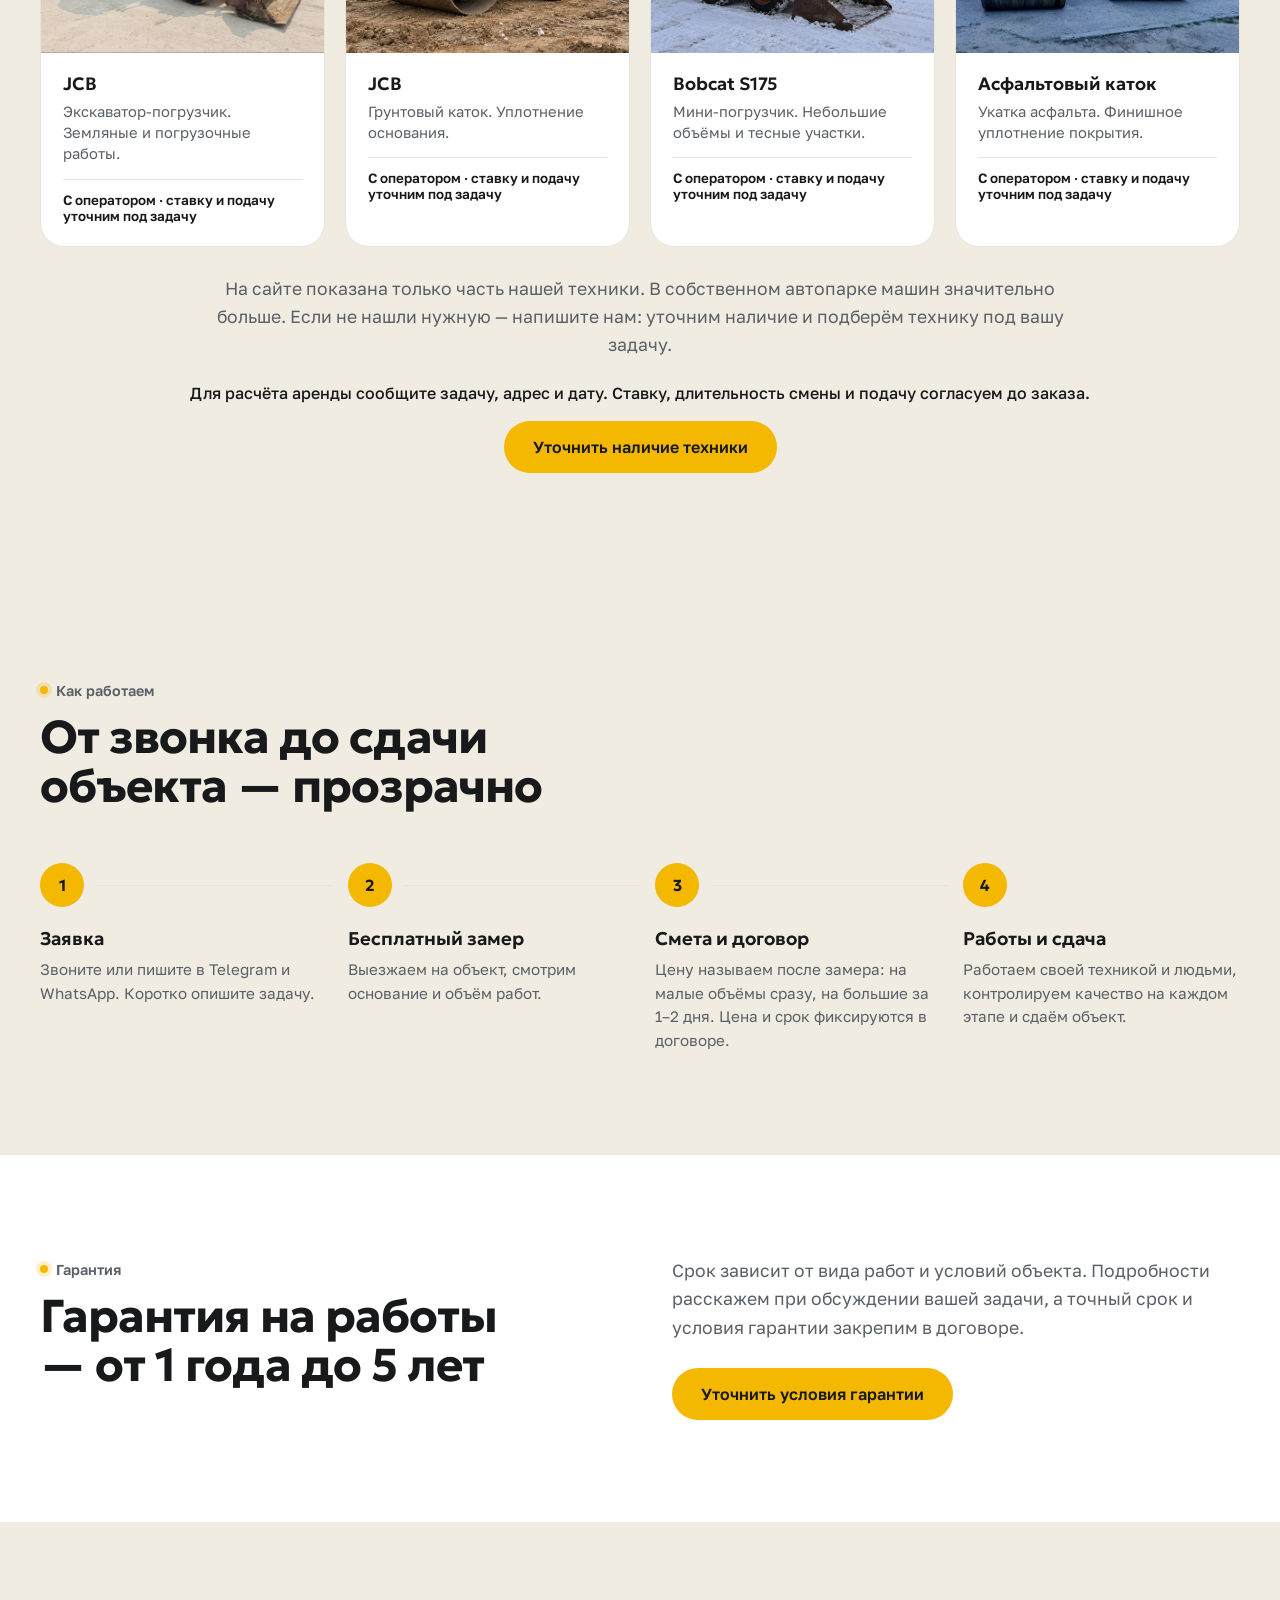
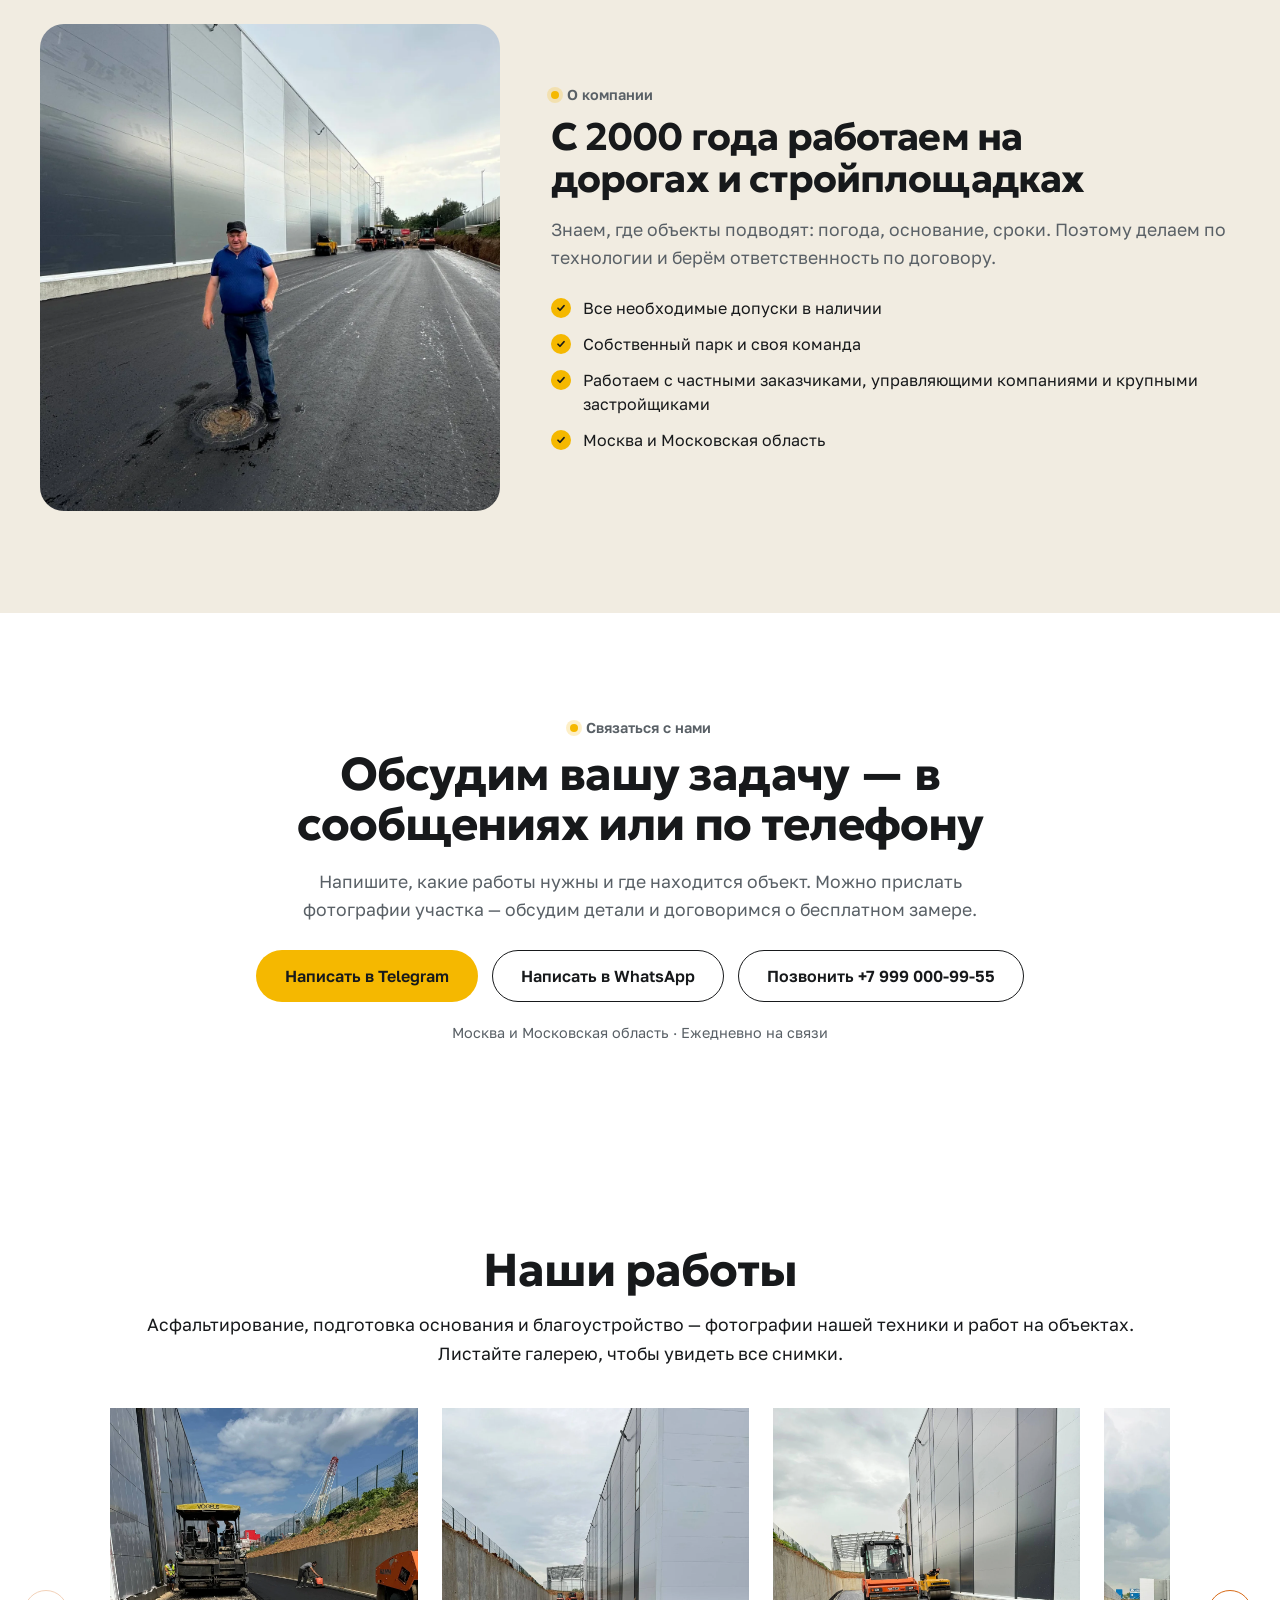
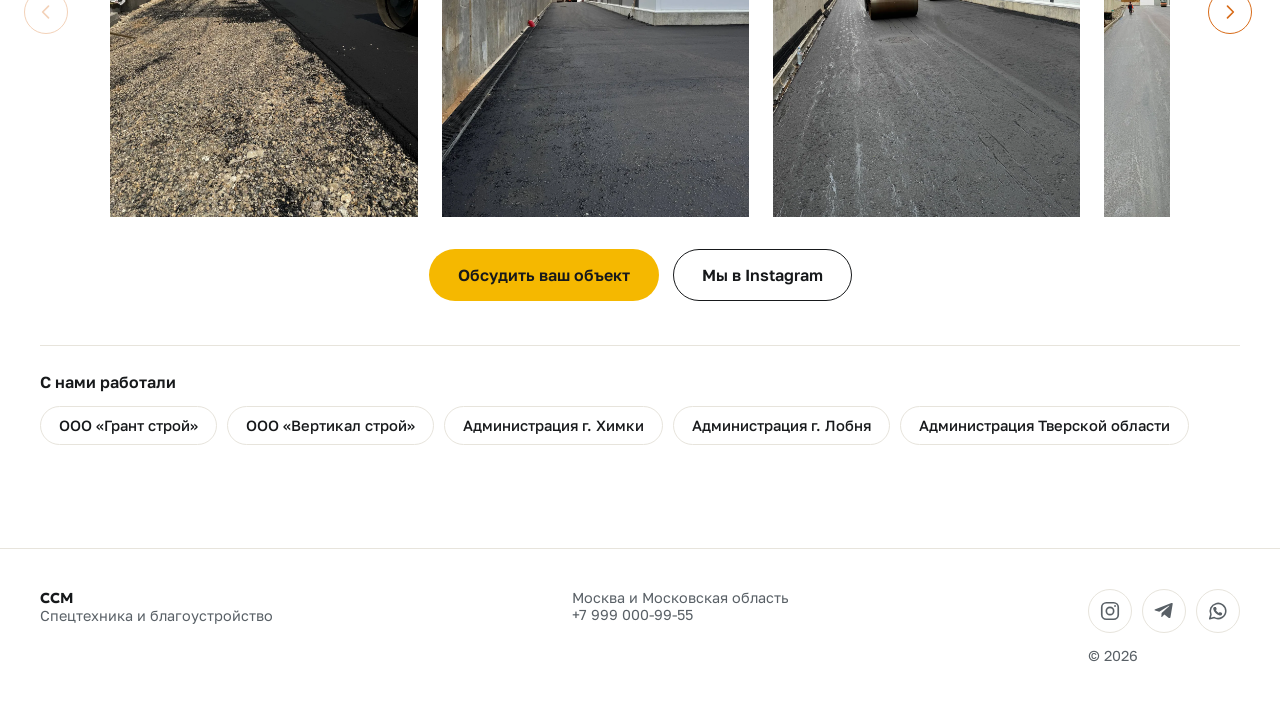
==== commit 80a5747e: "Clarify service offers and add project case and estimate terms" ====
--- a/index.html
+++ b/index.html
@@ -8,7 +8,7 @@
 <link rel="preconnect" href="https://fonts.googleapis.com">
 <link rel="preconnect" href="https://fonts.gstatic.com" crossorigin>
 <link href="https://fonts.googleapis.com/css2?family=Geologica:wght@500;600;700&family=Golos+Text:wght@400;500;600&display=swap&subset=cyrillic" rel="stylesheet">
-<link rel="stylesheet" href="styles.css?v=20261106-process-video">
+<link rel="stylesheet" href="styles.css?v=20261109-commercial-blocks">
 <style id="about-layout">
 /* About section: balanced portrait and text columns. */
 .about .split{grid-template-columns:minmax(0,2fr) minmax(0,3fr);gap:clamp(32px,4vw,64px);align-items:center}
@@ -86,7 +86,7 @@
     <nav class="nav" aria-label="Основное меню">
       <a href="#services">Услуги</a>
       <a href="#fleet">Автопарк</a>
-      <a href="#projects">Галерея</a>
+      <a href="#completed-work">Объекты</a>
       <a href="#process">Как работаем</a>
       <a href="#contact">Контакты</a>
     </nav>
@@ -105,7 +105,7 @@
 <div class="menu" id="menu" aria-hidden="true">
   <a class="menu__link" href="#services">Услуги</a>
   <a class="menu__link" href="#fleet">Автопарк</a>
-  <a class="menu__link" href="#projects">Галерея</a>
+  <a class="menu__link" href="#completed-work">Объекты</a>
   <a class="menu__link" href="#process">Как работаем</a>
   <a class="menu__link" href="#contact">Контакты</a>
   <div class="menu__foot">
@@ -119,18 +119,15 @@
   <section class="hero" id="top">
     <div class="hero__copy">
       <span class="hero__loc"><i></i>Москва и Московская область</span>
-      <h1>Своя спецтехника. С 2000 года на дорогах и стройплощадках</h1>
-      <p class="hero__sub">Аренда техники с оператором, асфальтирование и благоустройство под ключ. Цена и срок фиксируются в договоре.</p>
+      <h1>Асфальтирование, благоустройство и аренда спецтехники</h1>
+      <p class="hero__sub">Собственный автопарк и команда. Выполняем работы под ключ и подбираем технику с оператором. Объём работ, стоимость и сроки закрепляем в договоре.</p>
       <div class="hero__cta">
-        <a class="btn btn--yellow" href="#contact">Рассчитать стоимость</a>
-        <a class="btn btn--line" href="tel:+79990009955">
-          <svg width="18" height="18" viewBox="0 0 24 24" fill="none" aria-hidden="true"><path d="M5 4h4l2 5-2.5 1.5a11 11 0 0 0 5 5L15 13l5 2v4a2 2 0 0 1-2 2A16 16 0 0 1 3 6a2 2 0 0 1 2-2Z" stroke="currentColor" stroke-width="2" stroke-linejoin="round"/></svg>
-          Позвонить
-        </a>
+        <a class="btn btn--yellow" href="#estimate">Получить смету</a>
+        <a class="btn btn--line" href="#fleet">Подобрать технику</a>
       </div>
       <div class="facts">
         <div><b>С 2000 года</b><span>на рынке Москвы и области</span></div>
-        <div><b>Собственный автопарк</b><span>без посредников и наценок</span></div>
+        <div><b>Собственный автопарк</b><span>работаем напрямую</span></div>
         <div><b>Работаем по договору</b><span>для частных и крупных заказчиков</span></div>
       </div>
     </div>
@@ -148,6 +145,73 @@
   <div class="sec__head"><span class="eyebrow">Услуги</span><h2>Всё для дороги и территории — одной командой</h2>
   <p class="lead">Один подрядчик на весь цикл: от земляных работ до асфальта и благоустройства. Не нужно искать и согласовывать нескольких исполнителей.</p></div>
   <div class="grid g3"><article class="card"><h3>Аренда спецтехники</h3><p>Экскаваторы-погрузчики, катки, погрузчики и самосвалы. Всегда с опытным оператором.</p></article><article class="card"><h3>Асфальтирование</h3><p>Дороги, дворы, парковки и тротуары. От подготовки основания до финальной укатки.</p></article><article class="card"><h3>Благоустройство</h3><p>Бордюры, площадки, проезды и планировка территории под ключ.</p></article><article class="card"><h3>Земляные работы</h3><p>Котлованы, траншеи, разработка и планировка грунта.</p></article><article class="card"><h3>Бетонирование</h3><p>Основания, площадки, въезды и дорожки.</p></article><article class="card"><h3>Озеленение</h3><p>Газоны и посадки. Финальный этап после дорожных и земляных работ.</p></article></div>
+</div></section>
+
+<section class="sec completed-work" id="completed-work" aria-labelledby="completed-work-title"><div class="wrap">
+  <div class="sec__head">
+    <span class="eyebrow">Выполненный объект</span>
+    <h2 id="completed-work-title">Благоустройство промышленной территории</h2>
+    <p class="lead">Один объект — несколько видов работ: от подготовки основания до асфальтового покрытия и участков под озеленение.</p>
+  </div>
+  <article class="object-case">
+    <div class="object-case__story">
+      <h3>Проезды и площадки вокруг здания</h3>
+      <dl class="object-case__facts">
+        <div><dt>Задача</dt><dd>Обустроить проезды и прилегающую территорию промышленного объекта.</dd></div>
+        <div><dt>Выполненные работы</dt><dd>Подготовка щебёночного основания, установка бордюров, бетонирование площадки, обработка битумной эмульсией и укладка асфальта.</dd></div>
+        <div><dt>Результат</dt><dd>Асфальтовые проезды с бордюрами, бетонная площадка и подготовленный грунт на участках под озеленение.</dd></div>
+      </dl>
+      <a class="btn btn--yellow" href="#estimate">Обсудить похожий объект</a>
+    </div>
+    <div class="object-case__photos">
+      <figure class="object-case__main">
+        <a class="object-case__photo" href="asphalt-second-layer.webp" target="_blank" rel="noopener" aria-label="Открыть фото готового асфальтового проезда"><img src="asphalt-second-layer.webp" alt="Готовое асфальтовое покрытие проезда вдоль промышленного здания" width="1200" height="900" loading="lazy" decoding="async"></a>
+        <figcaption>Асфальтовое покрытие и установленные бордюры</figcaption>
+      </figure>
+      <figure>
+        <a class="object-case__photo" href="concrete-pad.webp" target="_blank" rel="noopener" aria-label="Открыть фото бетонной площадки"><img src="concrete-pad.webp" alt="Бетонная площадка под модульное здание на территории объекта" width="1200" height="900" loading="lazy" decoding="async"></a>
+        <figcaption>Бетонная площадка</figcaption>
+      </figure>
+      <figure>
+        <a class="object-case__photo" href="landscaping-soil-preparation.webp" target="_blank" rel="noopener" aria-label="Открыть фото подготовки под озеленение"><img src="landscaping-soil-preparation.webp" alt="Подготовка грунта под озеленение на участке возле здания" width="1600" height="1200" loading="lazy" decoding="async"></a>
+        <figcaption>Подготовка под озеленение</figcaption>
+      </figure>
+    </div>
+  </article>
+  <div class="object-case__links"><a class="text-link" href="#work-processes">Посмотреть процессы работ ↓</a><a class="text-link" href="#projects">Все фотографии объекта и техники ↓</a></div>
+</div></section>
+
+<section class="sec sec--sand estimate" id="estimate" aria-labelledby="estimate-title"><div class="wrap">
+  <div class="sec__head">
+    <span class="eyebrow">Стоимость и условия</span>
+    <h2 id="estimate-title">Что нужно для расчёта вашей задачи</h2>
+    <p class="lead">Работы под ключ и аренду рассчитываем отдельно: для сметы нужны данные участка, для подбора техники — задача, адрес и дата.</p>
+  </div>
+  <div class="estimate__grid">
+    <article class="estimate-card">
+      <span class="estimate-card__label">Работы под ключ</span>
+      <h3>Получить предварительную смету</h3>
+      <p>Напишите, что нужно сделать, где находится объект и какова примерная площадь. Приложите фотографии участка, если они есть.</p>
+      <dl class="estimate-card__details">
+        <div><dt>Что влияет на стоимость</dt><dd>Состояние основания, площадь, состав работ, материалы, толщина покрытия и подъезд техники.</dd></div>
+        <div><dt>Что уточняем на объекте</dt><dd>Объём подготовки, состояние участка и условия выполнения работ. Выезд на замер — бесплатно.</dd></div>
+        <div><dt>Что закрепляем в договоре</dt><dd>Объём работ, итоговую стоимость, сроки и условия гарантии.</dd></div>
+      </dl>
+      <div class="estimate-card__actions"><a class="btn btn--yellow" href="https://t.me/AVEYANVAN" target="_blank" rel="noopener">Отправить данные для сметы</a><a class="text-link" href="tel:+79990009955">Обсудить по телефону</a></div>
+    </article>
+    <article class="estimate-card">
+      <span class="estimate-card__label">Техника с оператором</span>
+      <h3>Уточнить наличие и стоимость аренды</h3>
+      <p>Сообщите нужную машину или опишите задачу. Укажите адрес, дату и предполагаемую длительность работ.</p>
+      <dl class="estimate-card__details">
+        <div><dt>Техника с оператором</dt><dd>Подбираем машину под задачу и условия вашего участка.</dd></div>
+        <div><dt>Стоимость и длительность</dt><dd>Уточняем ставку, длительность смены и минимальный заказ для выбранной машины.</dd></div>
+        <div><dt>Подача на объект</dt><dd>Согласуем доступность техники, время подачи, стоимость доставки и состав оплаты до заказа.</dd></div>
+      </dl>
+      <div class="estimate-card__actions"><a class="btn btn--yellow" href="https://t.me/AVEYANVAN" target="_blank" rel="noopener">Уточнить аренду на дату</a><a class="text-link" href="#fleet">Посмотреть технику ↓</a></div>
+    </article>
+  </div>
+  <p class="estimate__note">Удобнее в WhatsApp? <a class="text-link" href="https://wa.me/79990009955" target="_blank" rel="noopener">Напишите нам</a>. Точная стоимость работ — после оценки объекта; условия аренды согласуем для выбранной техники.</p>
 </div></section>
 
 <section class="sec work-processes" id="work-processes" aria-labelledby="work-processes-title"><div class="wrap">
@@ -248,12 +312,12 @@
 </div></section>
 
 <section class="sec sec--sand" id="fleet"><div class="wrap">
-  <div class="sec__head"><span class="eyebrow">Автопарк</span><h2>Собственная техника — без посредников и наценок</h2>
+  <div class="sec__head"><span class="eyebrow">Автопарк</span><h2>Собственная техника с оператором</h2>
   <p class="lead">Машины в рабочем состоянии, подача после согласования графика. Техника сдаётся только вместе с оператором.</p></div>
-  <div class="grid g4"><article class="fleet"><img class="fleet__photo" src="jcb-backhoe-01.webp" alt="Экскаватор-погрузчик JCB с передним ковшом" width="1181" height="2560" loading="lazy" decoding="async"><div class="fleet__b"><h3>JCB</h3><p>Экскаватор-погрузчик. Земляные и погрузочные работы.</p><em>С оператором · цена по договорённости</em></div></article><article class="fleet"><img class="fleet__photo" src="jcb-soil-roller-01.webp" alt="Грунтовый каток JCB на строительной площадке" width="1254" height="1254" loading="lazy" decoding="async" style="object-position:center 65%"><div class="fleet__b"><h3>JCB</h3><p>Грунтовый каток. Уплотнение основания.</p><em>С оператором · цена по договорённости</em></div></article><article class="fleet"><img class="fleet__photo" src="bobcat-s175-01.webp" alt="Мини-погрузчик Bobcat S175 с ковшом на заснеженном участке" width="1448" height="1086" loading="lazy" decoding="async"><div class="fleet__b"><h3>Bobcat S175</h3><p>Мини-погрузчик. Небольшие объёмы и тесные участки.</p><em>С оператором · цена по договорённости</em></div></article><article class="fleet"><img class="fleet__photo" src="asphalt-rollers-02.webp" alt="Два асфальтовых катка, включая каток Ammann, на площадке" width="1181" height="2560" loading="lazy" decoding="async" style="object-position:center 49%"><div class="fleet__b"><h3>Асфальтовый каток</h3><p>Укатка асфальта. Финишное уплотнение покрытия.</p><em>С оператором · цена по договорённости</em></div></article></div>
+  <div class="grid g4"><article class="fleet"><img class="fleet__photo" src="jcb-backhoe-01.webp" alt="Экскаватор-погрузчик JCB с передним ковшом" width="1181" height="2560" loading="lazy" decoding="async"><div class="fleet__b"><h3>JCB</h3><p>Экскаватор-погрузчик. Земляные и погрузочные работы.</p><em>С оператором · ставку и подачу уточним под задачу</em></div></article><article class="fleet"><img class="fleet__photo" src="jcb-soil-roller-01.webp" alt="Грунтовый каток JCB на строительной площадке" width="1254" height="1254" loading="lazy" decoding="async" style="object-position:center 65%"><div class="fleet__b"><h3>JCB</h3><p>Грунтовый каток. Уплотнение основания.</p><em>С оператором · ставку и подачу уточним под задачу</em></div></article><article class="fleet"><img class="fleet__photo" src="bobcat-s175-01.webp" alt="Мини-погрузчик Bobcat S175 с ковшом на заснеженном участке" width="1448" height="1086" loading="lazy" decoding="async"><div class="fleet__b"><h3>Bobcat S175</h3><p>Мини-погрузчик. Небольшие объёмы и тесные участки.</p><em>С оператором · ставку и подачу уточним под задачу</em></div></article><article class="fleet"><img class="fleet__photo" src="asphalt-rollers-02.webp" alt="Два асфальтовых катка, включая каток Ammann, на площадке" width="1181" height="2560" loading="lazy" decoding="async" style="object-position:center 49%"><div class="fleet__b"><h3>Асфальтовый каток</h3><p>Укатка асфальта. Финишное уплотнение покрытия.</p><em>С оператором · ставку и подачу уточним под задачу</em></div></article></div>
   <div class="fleet-contact">
   <p class="lead">На сайте показана только часть нашей техники. В собственном автопарке машин значительно больше. Если не нашли нужную — напишите нам: уточним наличие и подберём технику под вашу задачу.</p>
-  <p class="note">Стоимость аренды зависит от объекта и условий. Расчёт после бесплатного выезда на замер.</p>
+  <p class="note">Для расчёта аренды сообщите задачу, адрес и дату. Ставку, длительность смены и подачу согласуем до заказа.</p>
   <a class="btn btn--yellow" href="https://t.me/AVEYANVAN" target="_blank" rel="noopener">Уточнить наличие техники</a>
   </div>
 </div></section>
@@ -359,6 +423,6 @@
 <a class="social-icon" href="https://t.me/AVEYANVAN" target="_blank" rel="noopener noreferrer" aria-label="Telegram" title="Telegram"><svg width="22" height="22" viewBox="0 0 24 24" fill="currentColor" aria-hidden="true"><path d="M21.44 4.62c.3-1.21-.46-1.69-1.33-1.37L2.58 10.01c-1.2.47-1.18 1.14-.2 1.44l4.49 1.4L17.25 6.3c.49-.3.94-.14.57.19l-8.4 7.58-.33 4.61c.49 0 .7-.22.98-.49l2.34-2.25 4.86 3.59c.89.49 1.53.24 1.75-.83l2.42-14.08Z"/></svg></a>
 <a class="social-icon" href="https://wa.me/79990009955" target="_blank" rel="noopener noreferrer" aria-label="WhatsApp" title="WhatsApp"><svg width="22" height="22" viewBox="0 0 24 24" fill="none" aria-hidden="true"><path d="M20.5 11.7a8.5 8.5 0 0 1-12.6 7.5L3 20.5l1.3-4.7A8.5 8.5 0 1 1 20.5 11.7Z" stroke="currentColor" stroke-width="1.7" stroke-linejoin="round"/><path d="m8.2 7.6 1.5-.1 1 2.5-1.1 1a7.4 7.4 0 0 0 3.4 3.2l1-1.2 2.5 1.2-.2 1.5c-.2 1.1-1.5 1.4-2.5 1.1-3.5-1-6.2-3.7-7-7-.2-.9.4-1.9 1.4-2.2Z" fill="currentColor"/></svg></a></div><span>© 2026</span></div></div></footer>
 
-<script src="main.js?v=20261106-process-video"></script>
+<script src="main.js?v=20261109-commercial-blocks"></script>
 </body>
 </html>
--- a/styles.css
+++ b/styles.css
@@ -290,3 +290,37 @@
 .process-video__player{display:block;width:100%;height:100%;object-fit:contain}
 .process-video [hidden]{display:none}
 .process-video__fallback{position:absolute;bottom:12px;left:12px;right:12px;padding:12px;background:#fff;color:var(--ink)}
+
+/* Commercial offer and a documented project, kept compact on every screen. */
+.hero h1{font-size:clamp(2rem,min(3.6vw,6vh),3.3rem);line-height:1.08}
+.hero__cta .btn{line-height:1.25;text-align:center}
+.object-case{display:grid;grid-template-columns:minmax(0,1fr) minmax(0,1fr);gap:clamp(24px,4vw,56px);align-items:start}
+.object-case__story h3{margin:0;font-family:var(--head);font-size:clamp(1.3rem,2vw,1.65rem);line-height:1.25}
+.object-case__facts{display:grid;gap:20px;margin:24px 0 28px}
+.object-case__facts dt,.estimate-card__details dt{font-weight:600;line-height:1.4}
+.object-case__facts dd,.estimate-card__details dd{margin:6px 0 0;color:var(--muted);line-height:1.55}
+.object-case__photos{display:grid;grid-template-columns:repeat(2,minmax(0,1fr));gap:16px;min-width:0}
+.object-case__photos figure{margin:0;min-width:0}
+.object-case__main{grid-column:1/-1}
+.object-case__photo{display:block;overflow:hidden;border-radius:18px;background:var(--sand)}
+.object-case__photo img{display:block;width:100%;height:auto;aspect-ratio:4/3;object-fit:cover}
+.object-case__main img{aspect-ratio:16/9}
+.object-case__photos figcaption{margin-top:8px;color:var(--muted);font-size:.85rem;line-height:1.4}
+.object-case__links{display:flex;flex-wrap:wrap;gap:16px 28px;margin-top:28px}
+.text-link{font-weight:600;text-decoration:underline;text-underline-offset:4px;line-height:1.5}
+.text-link:hover{color:#805f00}
+.estimate__grid{display:grid;grid-template-columns:repeat(2,minmax(0,1fr));gap:24px}
+.estimate-card{display:flex;flex-direction:column;min-width:0;padding:clamp(24px,3vw,36px);border:1px solid var(--line);border-radius:24px;background:#fff}
+.estimate-card__label{align-self:flex-start;padding:7px 12px;border-radius:999px;background:var(--sand);font-size:.85rem;font-weight:600}
+.estimate-card h3{margin:20px 0 0;font-family:var(--head);font-size:clamp(1.35rem,2vw,1.7rem);line-height:1.2}
+.estimate-card>p{color:var(--muted);line-height:1.6}
+.estimate-card__details{display:grid;gap:18px;margin:10px 0 28px}
+.estimate-card__actions{display:flex;align-items:flex-start;flex-direction:column;gap:16px;margin-top:auto}
+.estimate-card__actions .btn{max-width:100%;white-space:normal;line-height:1.3;text-align:center}
+.estimate__note{max-width:850px;margin:26px 0 0;color:var(--muted);line-height:1.6}
+.work-processes{padding-top:clamp(56px,8vw,110px)}
+@media(max-width:860px){
+  .hero h1{font-size:clamp(1.75rem,8vw,2.5rem)}
+  .object-case,.estimate__grid{grid-template-columns:minmax(0,1fr)}
+  .object-case__photos{max-width:600px}
+}
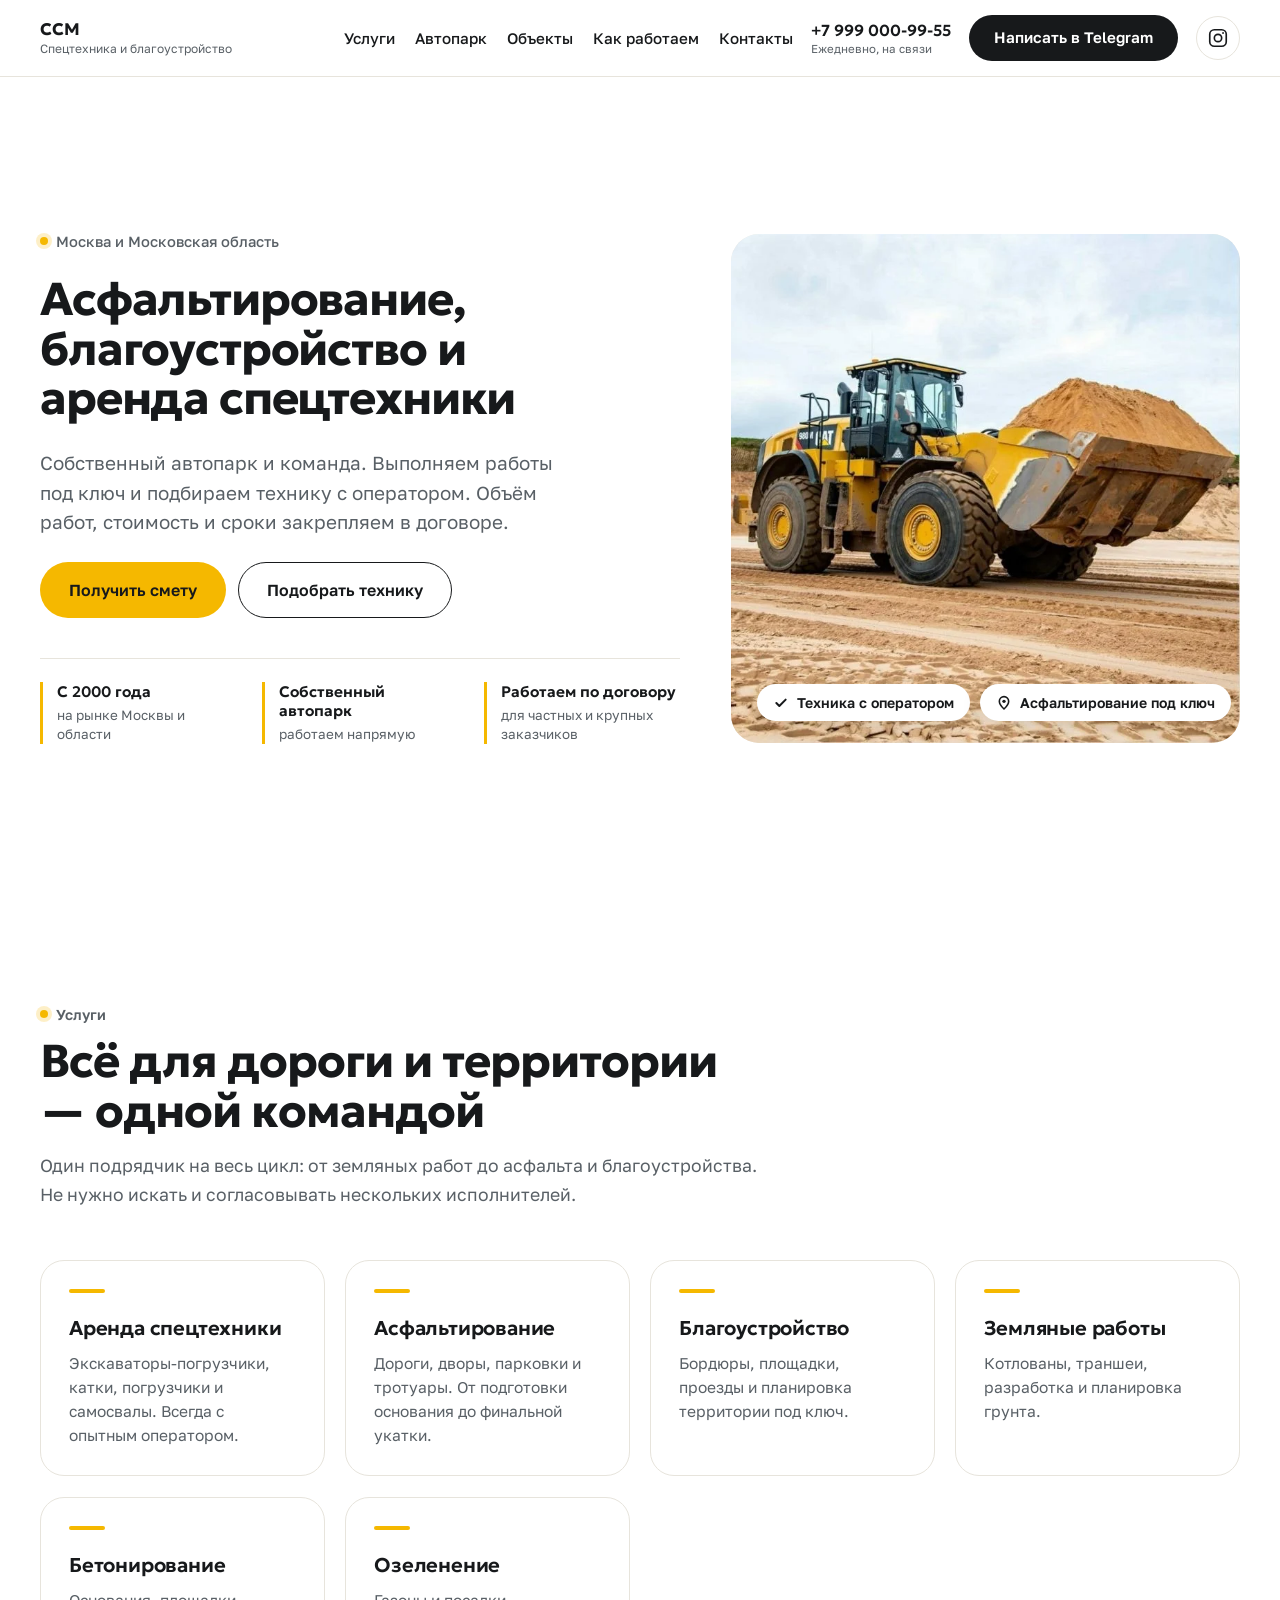
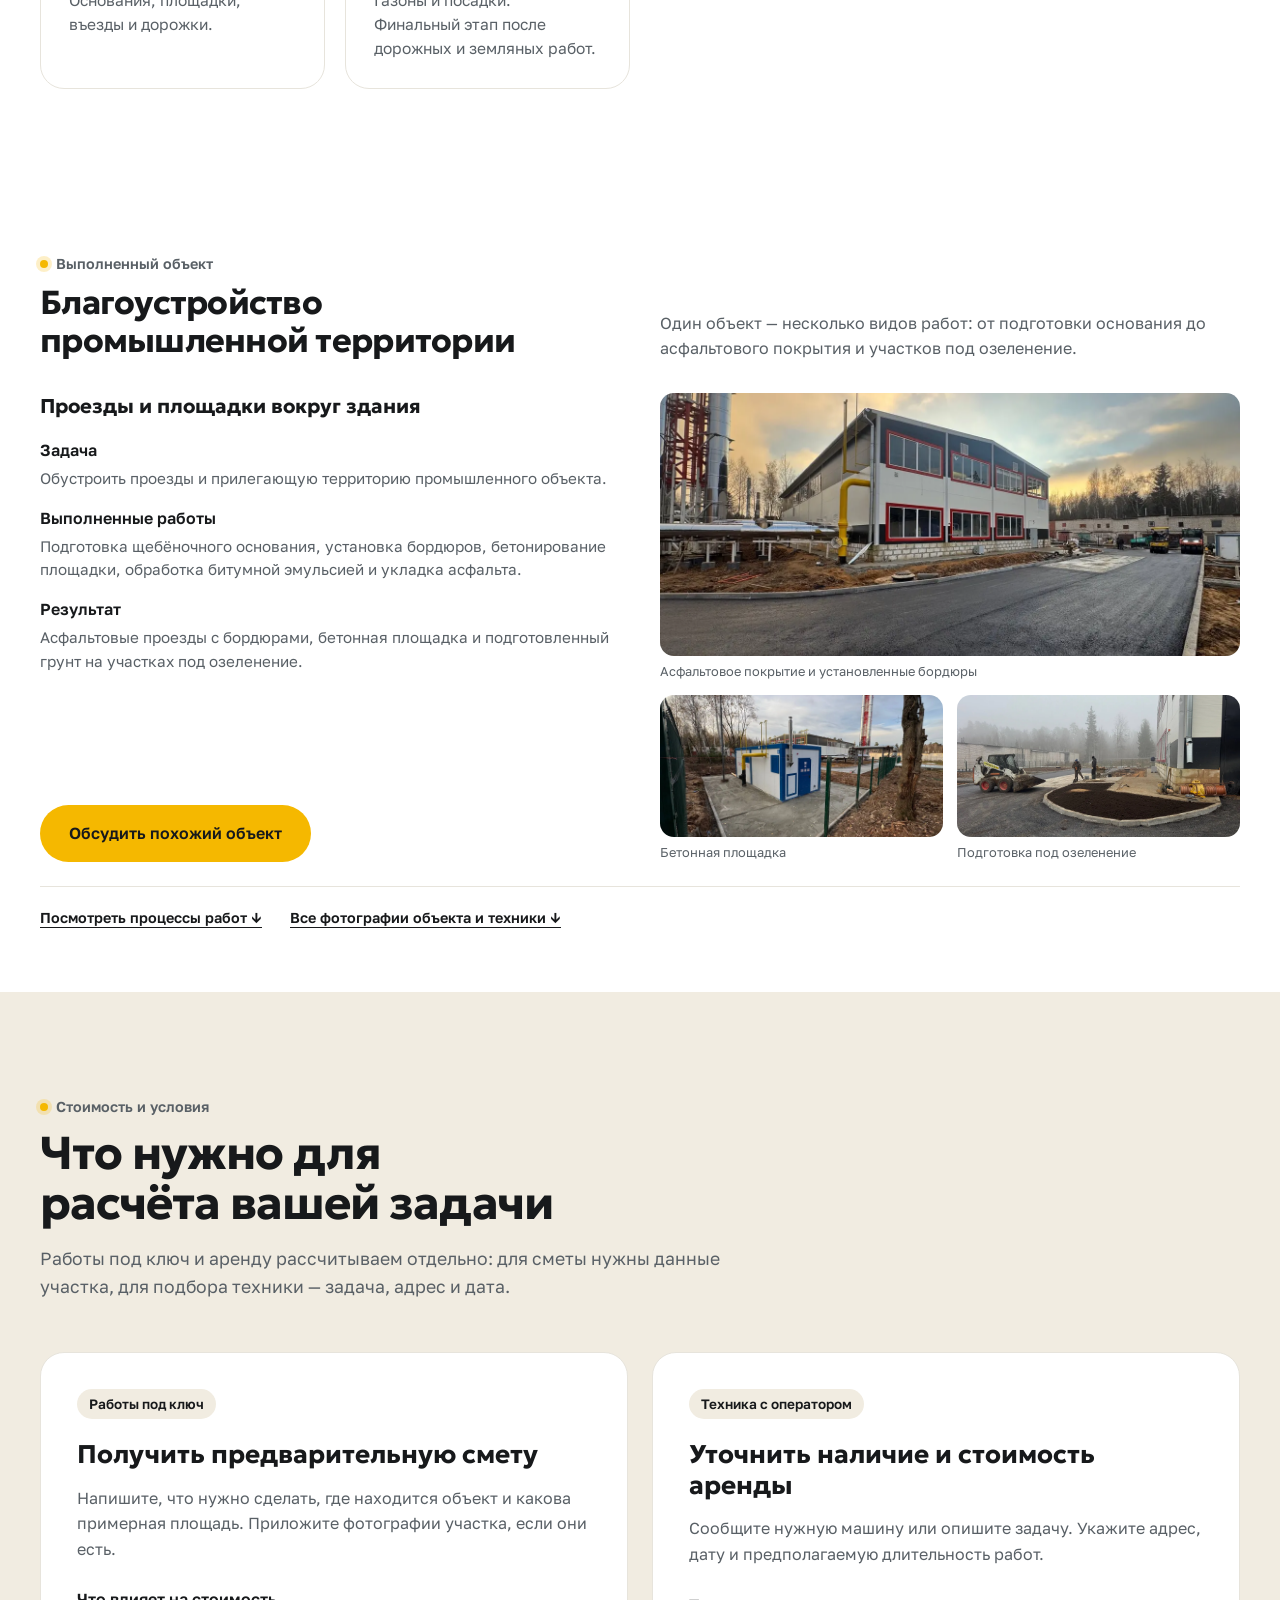
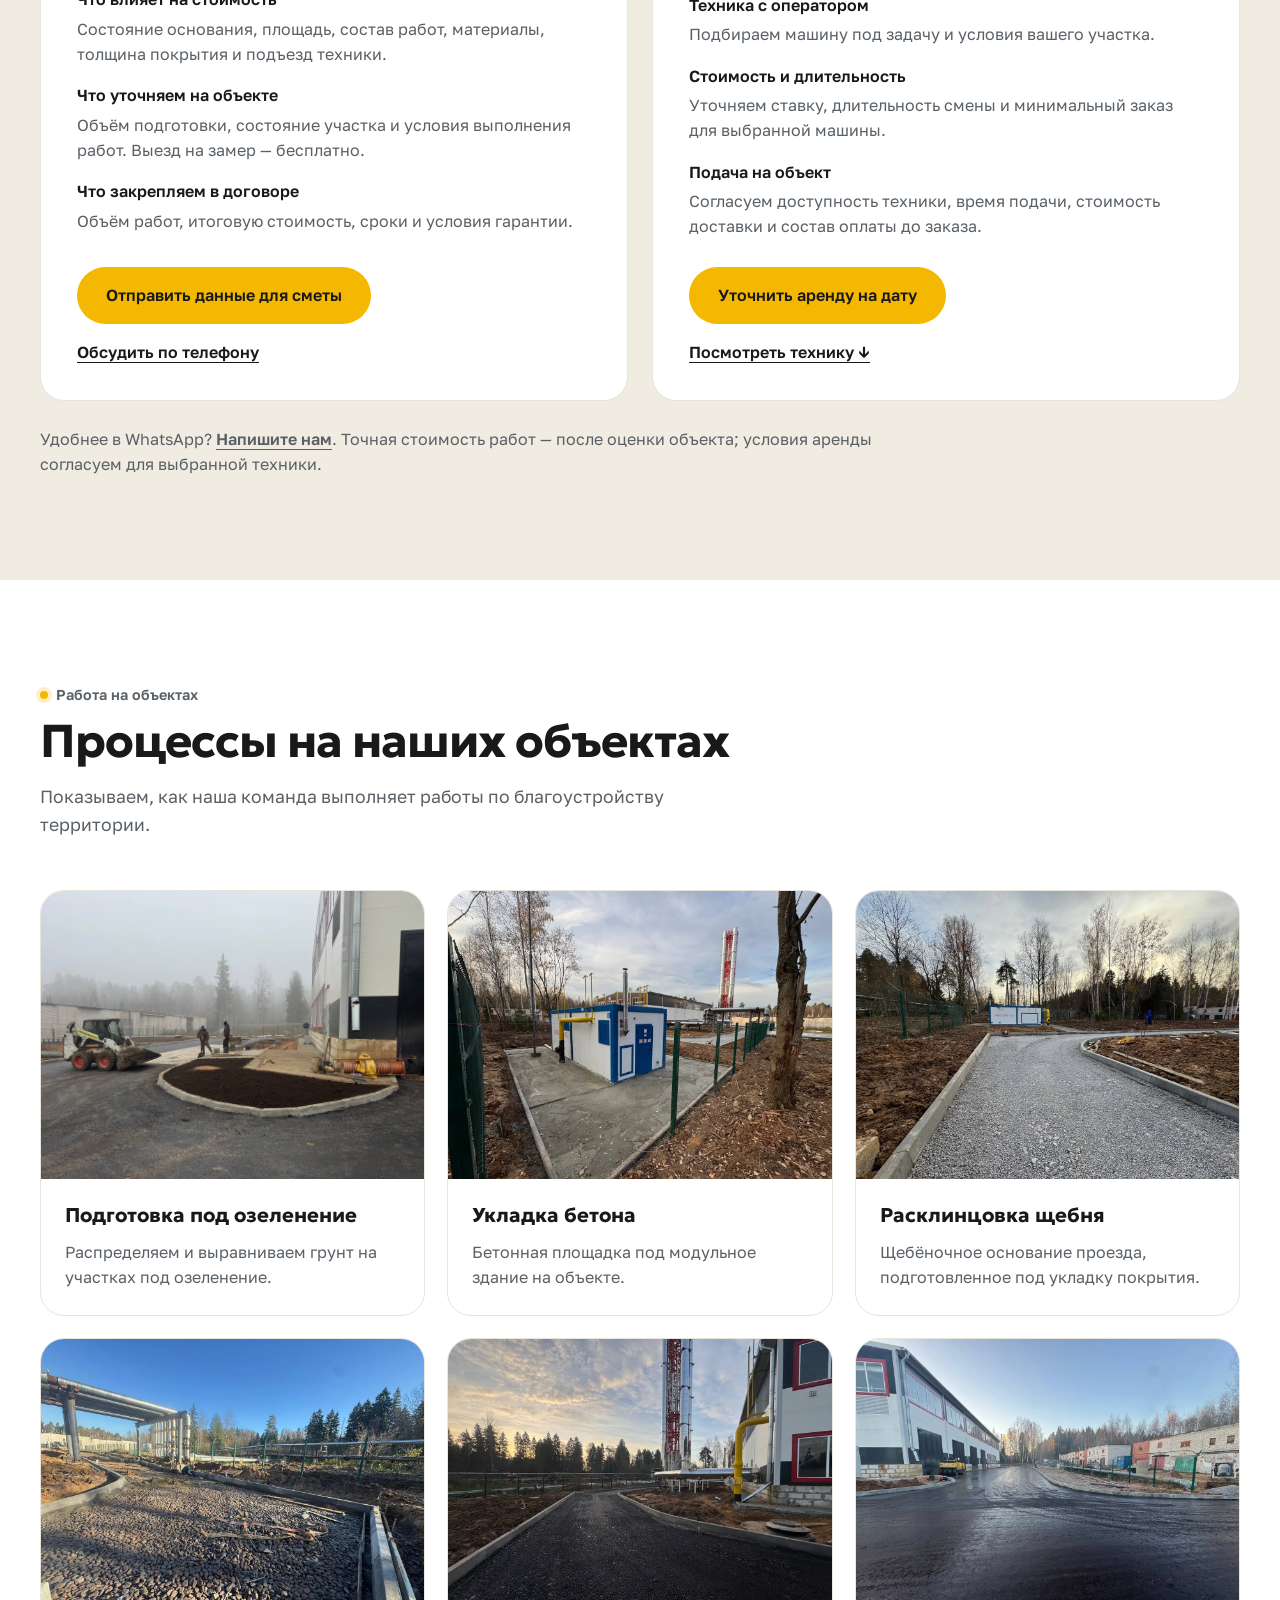
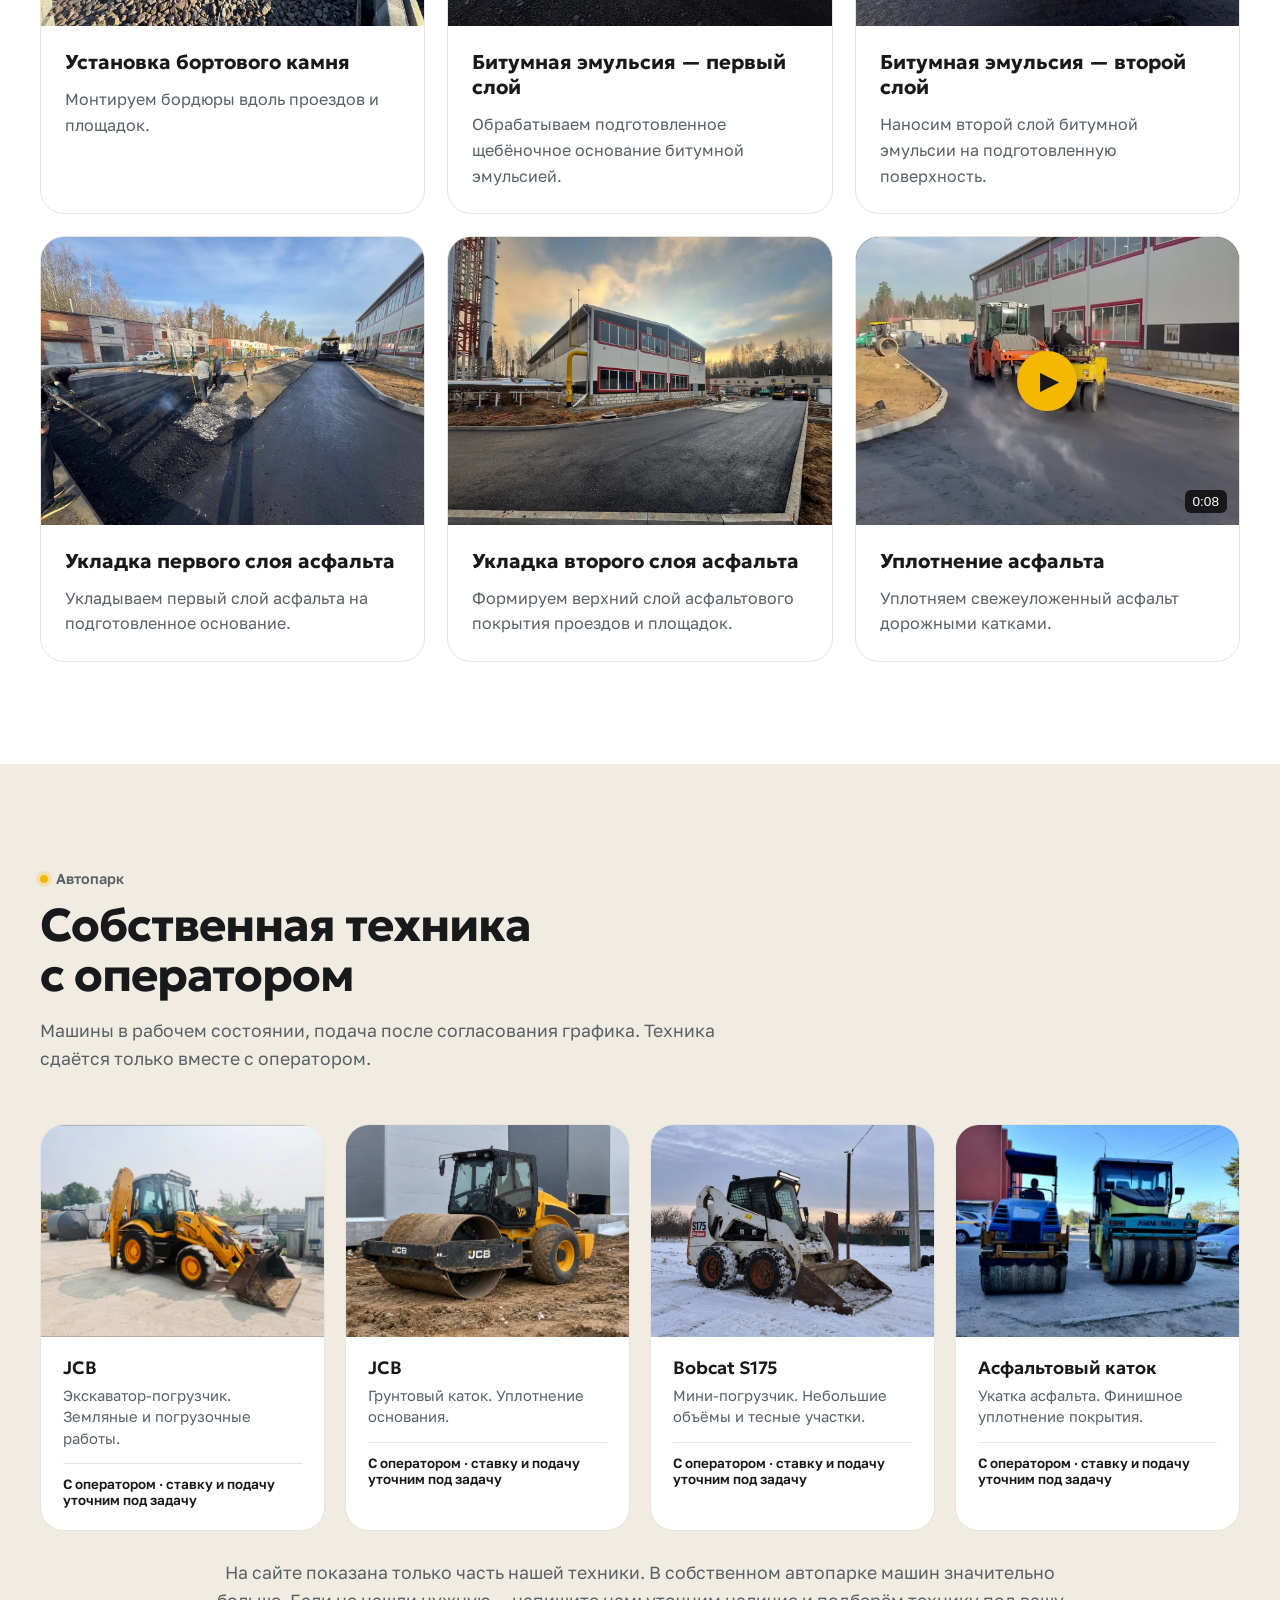
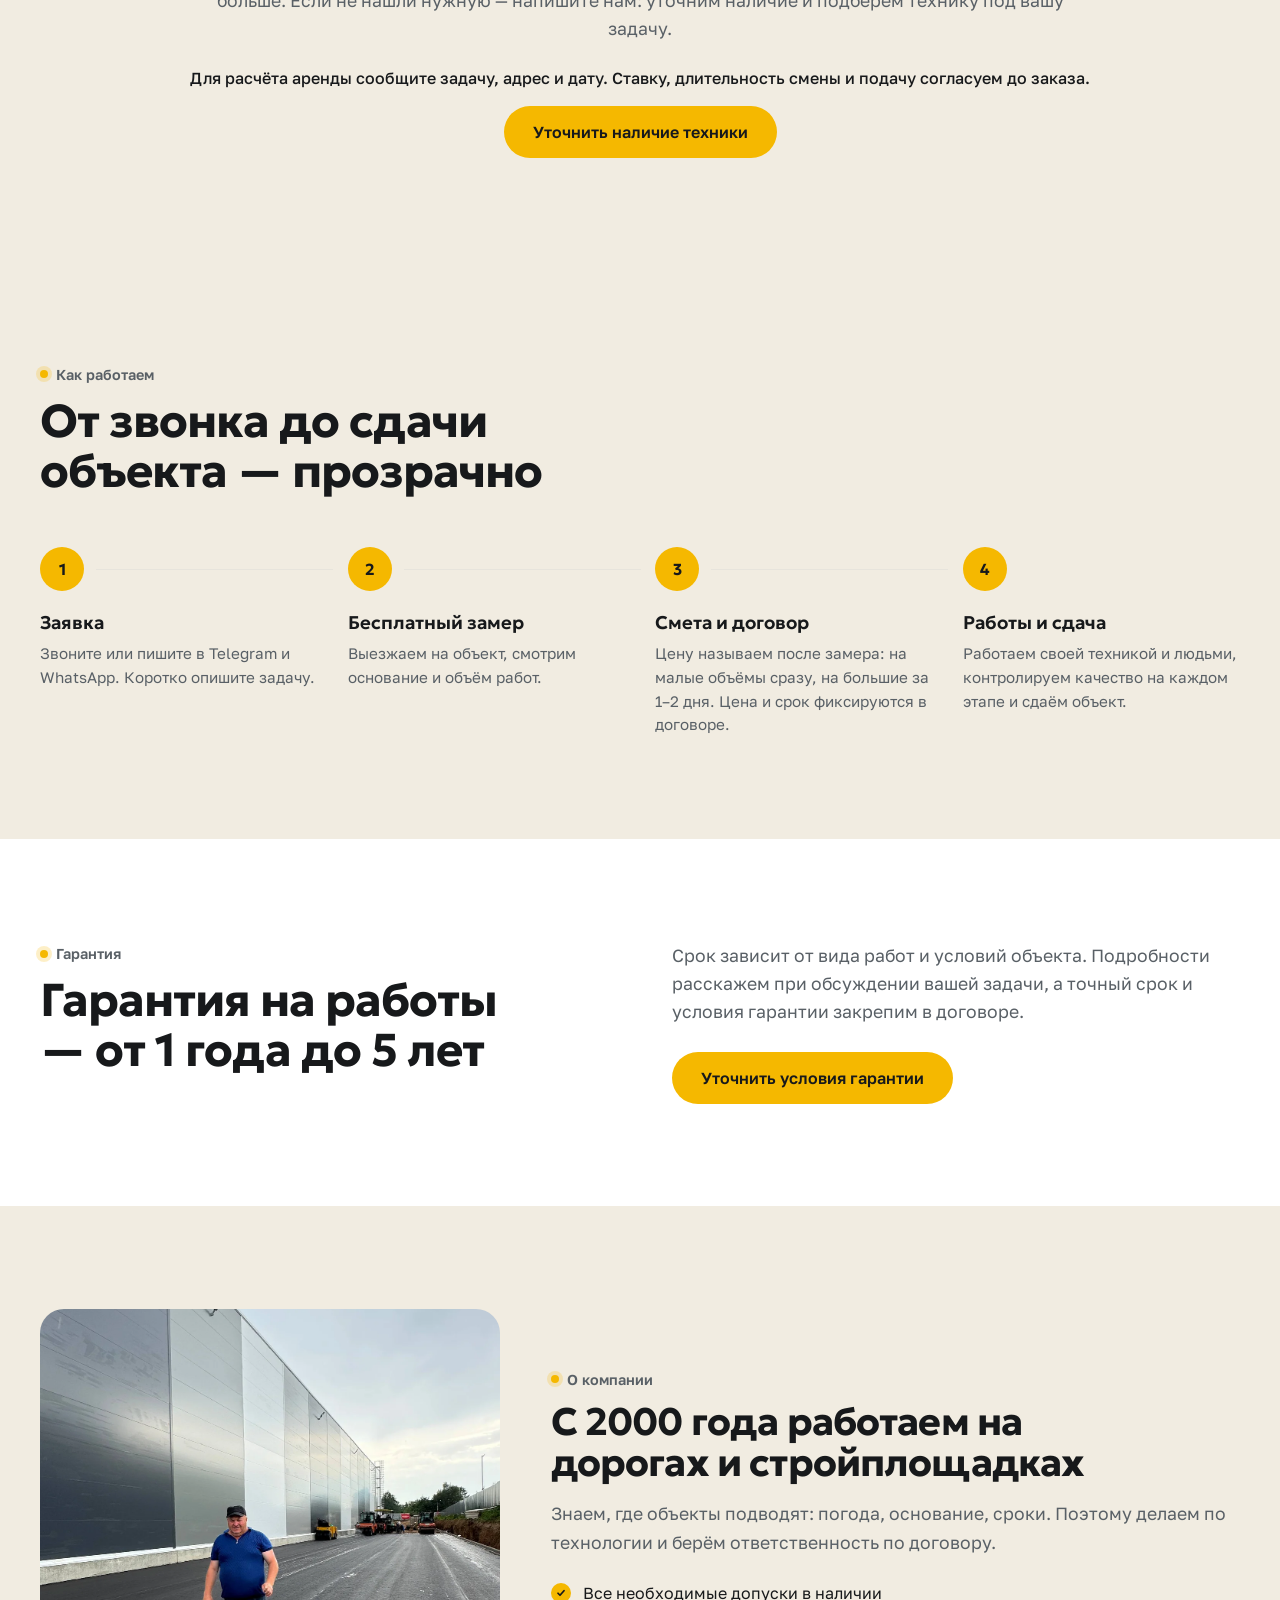
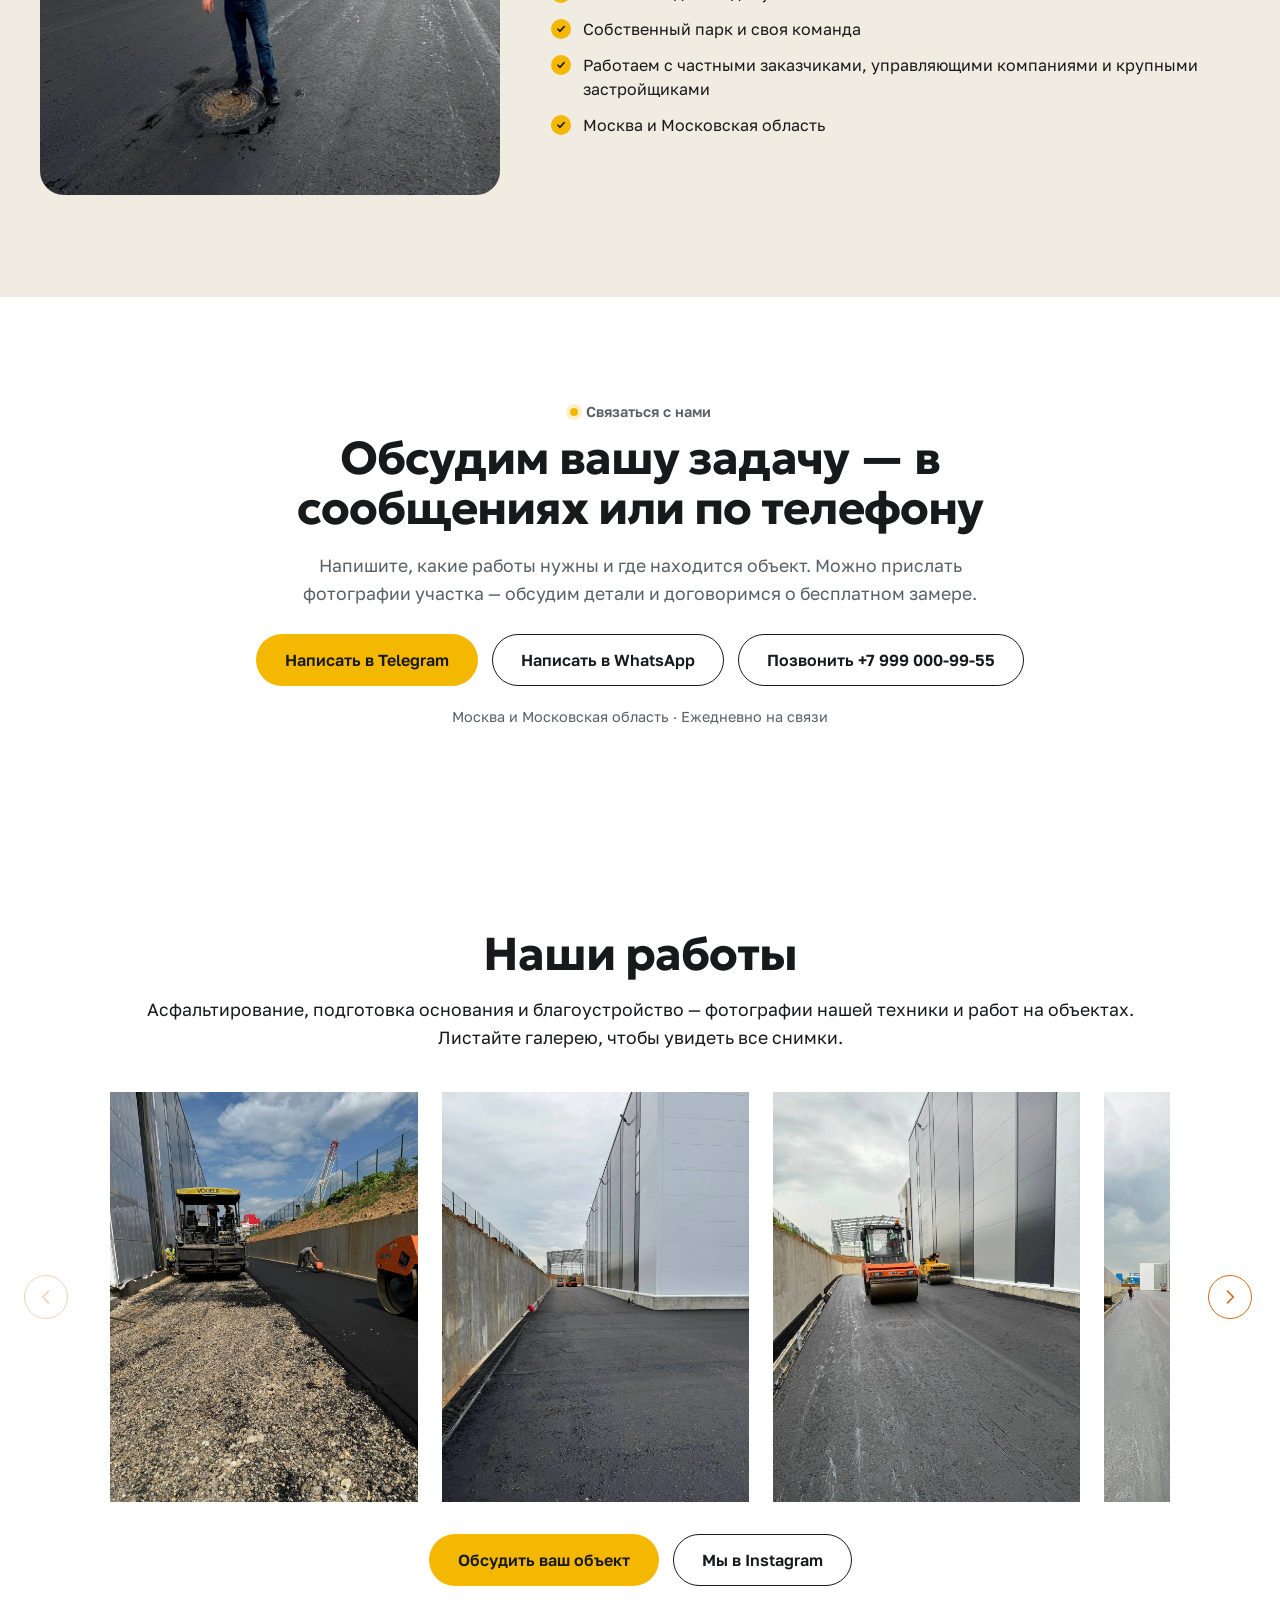
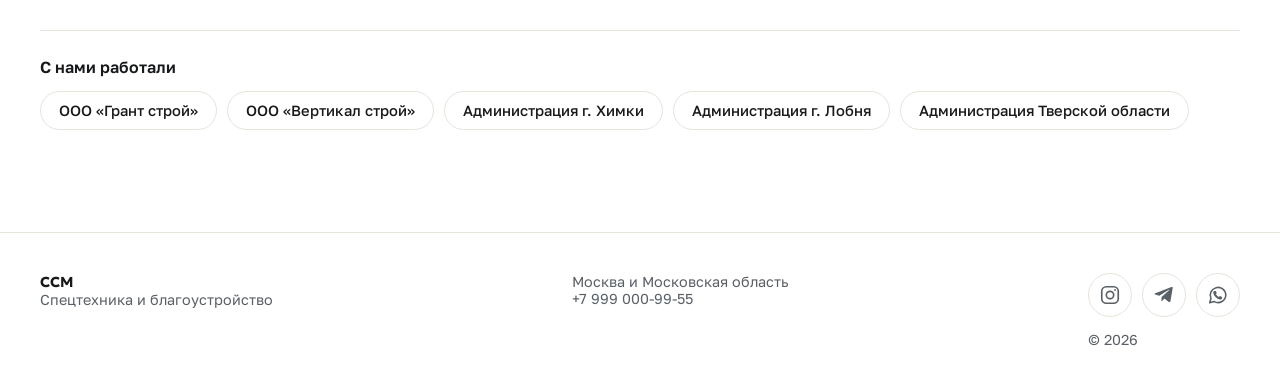
==== commit 4b5c9a6b: "Balance project case typography and photo layout" ====
--- a/index.html
+++ b/index.html
@@ -8,7 +8,7 @@
 <link rel="preconnect" href="https://fonts.googleapis.com">
 <link rel="preconnect" href="https://fonts.gstatic.com" crossorigin>
 <link href="https://fonts.googleapis.com/css2?family=Geologica:wght@500;600;700&family=Golos+Text:wght@400;500;600&display=swap&subset=cyrillic" rel="stylesheet">
-<link rel="stylesheet" href="styles.css?v=20261109-commercial-blocks">
+<link rel="stylesheet" href="styles.css?v=20261109-balanced-case">
 <style id="about-layout">
 /* About section: balanced portrait and text columns. */
 .about .split{grid-template-columns:minmax(0,2fr) minmax(0,3fr);gap:clamp(32px,4vw,64px);align-items:center}
--- a/styles.css
+++ b/styles.css
@@ -324,3 +324,29 @@
   .object-case,.estimate__grid{grid-template-columns:minmax(0,1fr)}
   .object-case__photos{max-width:600px}
 }
+
+/* Keep the project summary and photo grid balanced in height. */
+.completed-work{padding-block:clamp(48px,5vw,72px)}
+.completed-work .sec__head{display:grid;grid-template-columns:repeat(2,minmax(0,1fr));gap:12px 40px;max-width:none;margin-bottom:32px;align-items:end}
+.completed-work .sec__head .eyebrow{grid-column:1/-1;margin-bottom:0}
+.completed-work h2{font-size:clamp(1.75rem,2.6vw,2.3rem);line-height:1.15;text-wrap:balance}
+.completed-work .sec__head .lead{margin:0;font-size:1rem;line-height:1.55}
+.object-case{gap:40px;align-items:stretch}
+.object-case__story{display:flex;flex-direction:column;min-width:0}
+.object-case__story h3{font-size:1.25rem;line-height:1.3}
+.object-case__facts{gap:16px;margin:20px 0 24px}
+.object-case__facts dd{font-size:.95rem;line-height:1.55}
+.object-case__story>.btn{align-self:flex-start;margin-top:auto;line-height:1.3;text-align:center}
+.object-case__photos{gap:14px}
+.object-case__photo{border-radius:14px}
+.object-case__photo img{aspect-ratio:2/1}
+.object-case__main img{aspect-ratio:2.2/1}
+.object-case__photos figcaption{margin-top:7px;font-size:.8rem;line-height:1.4}
+.object-case__links{margin-top:24px;padding-top:20px;border-top:1px solid var(--line);font-size:.9rem}
+@media(max-width:860px){
+  .completed-work .sec__head{grid-template-columns:minmax(0,1fr);gap:14px;margin-bottom:28px}
+  .object-case{gap:28px}
+  .object-case__photos{max-width:none;width:100%}
+  .object-case__main img{aspect-ratio:16/9}
+  .object-case__photo img{aspect-ratio:4/3}
+}
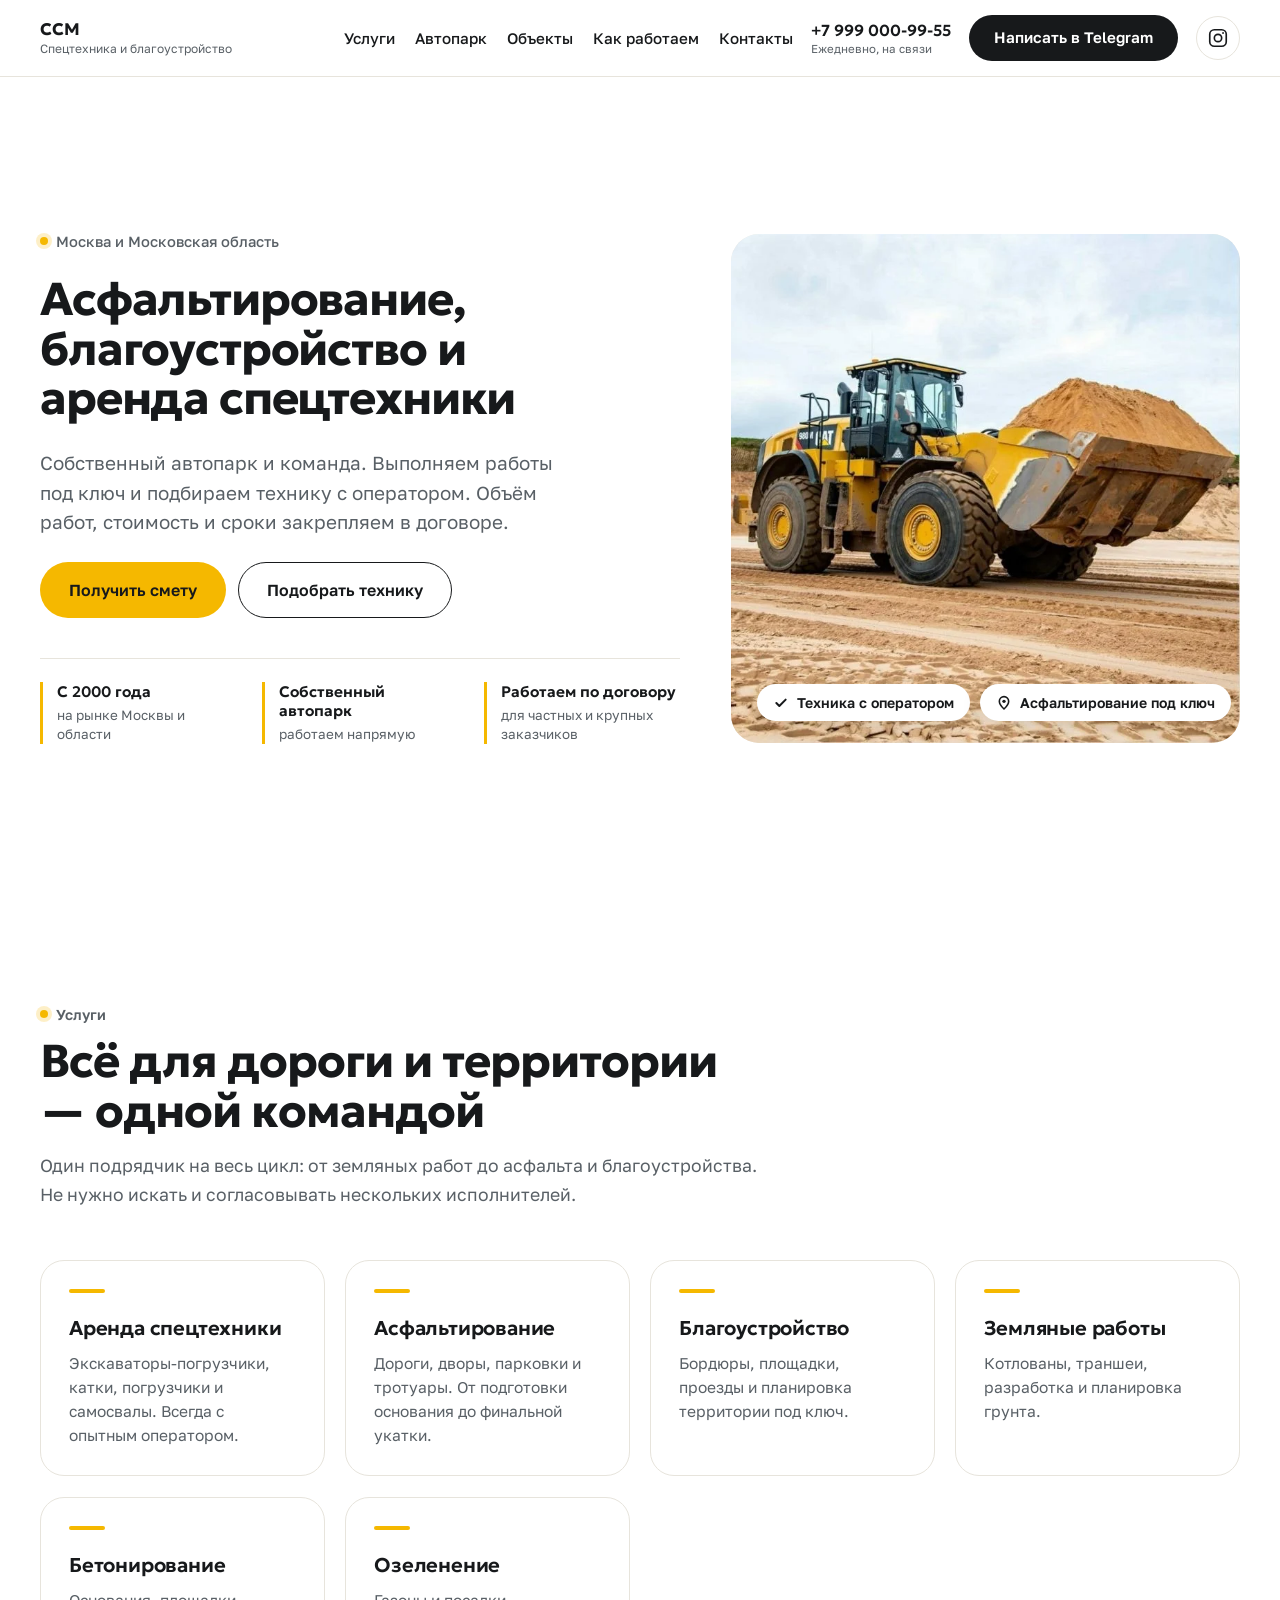
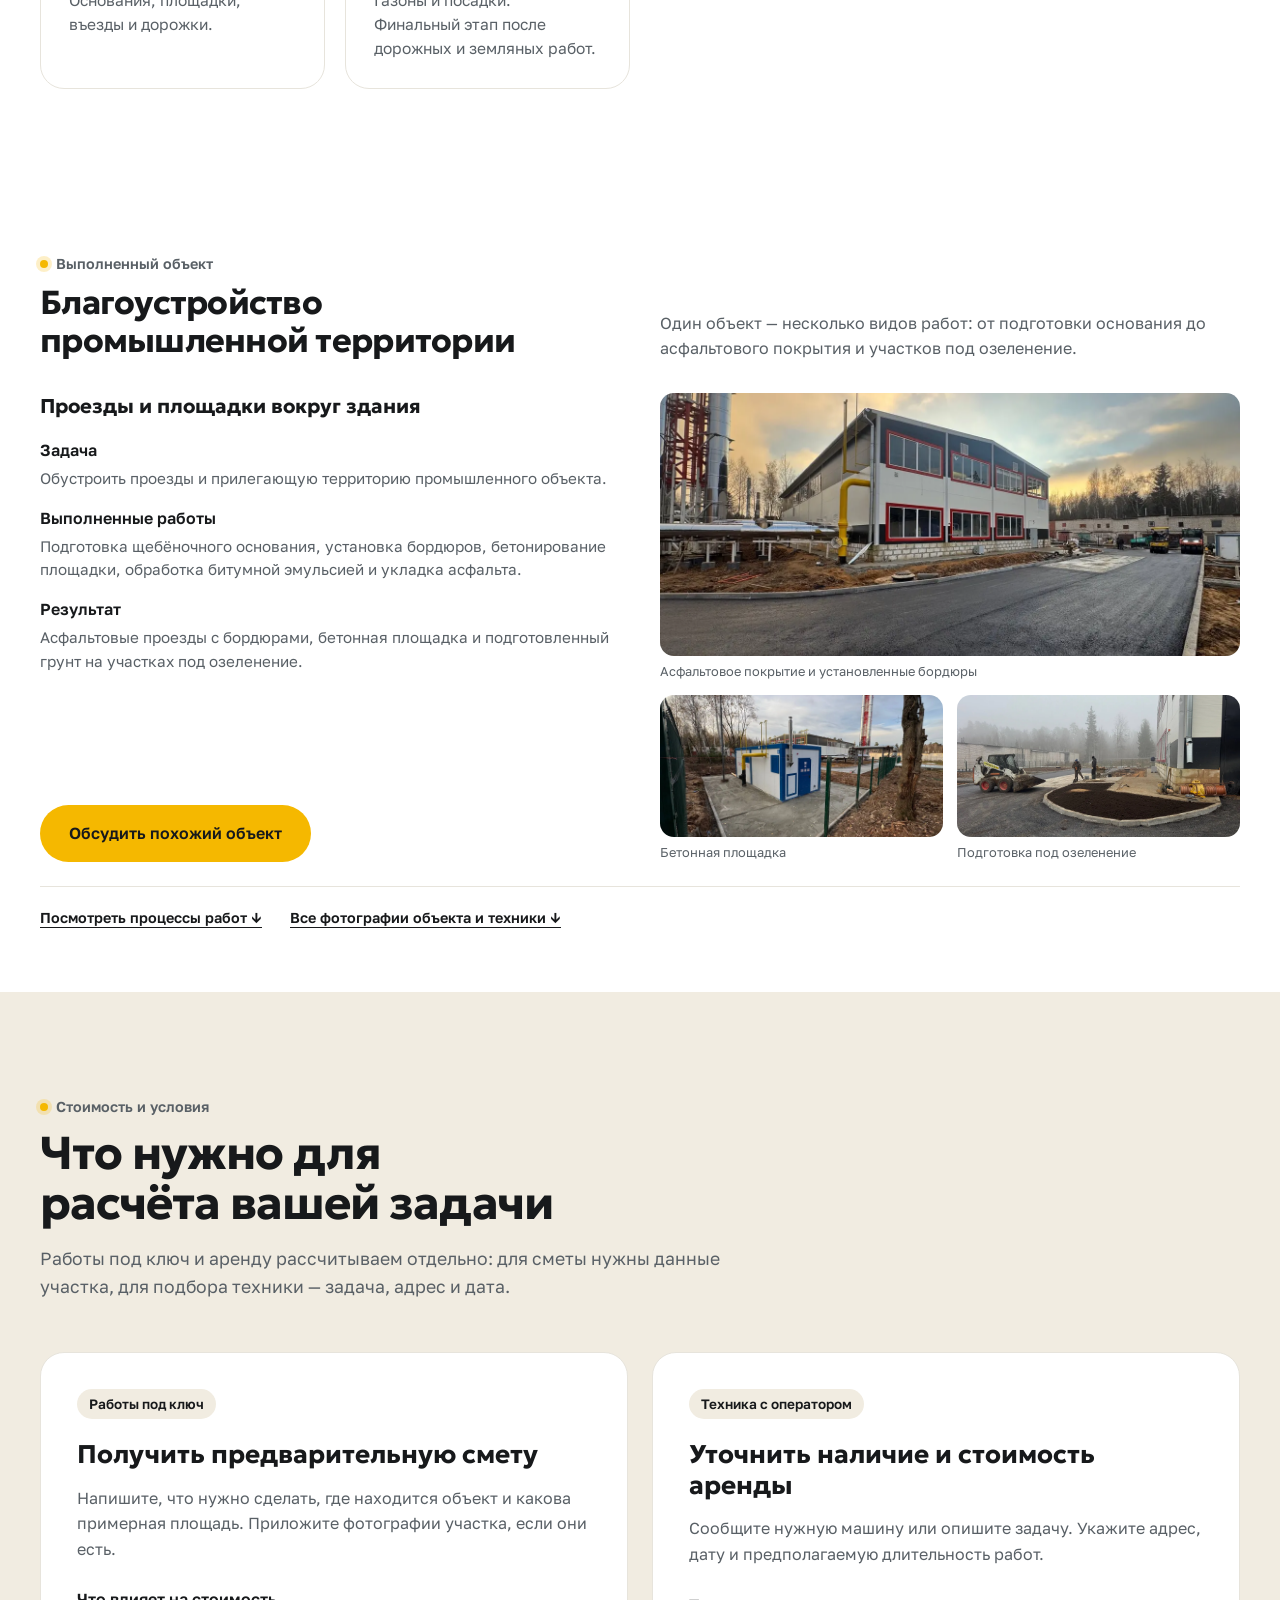
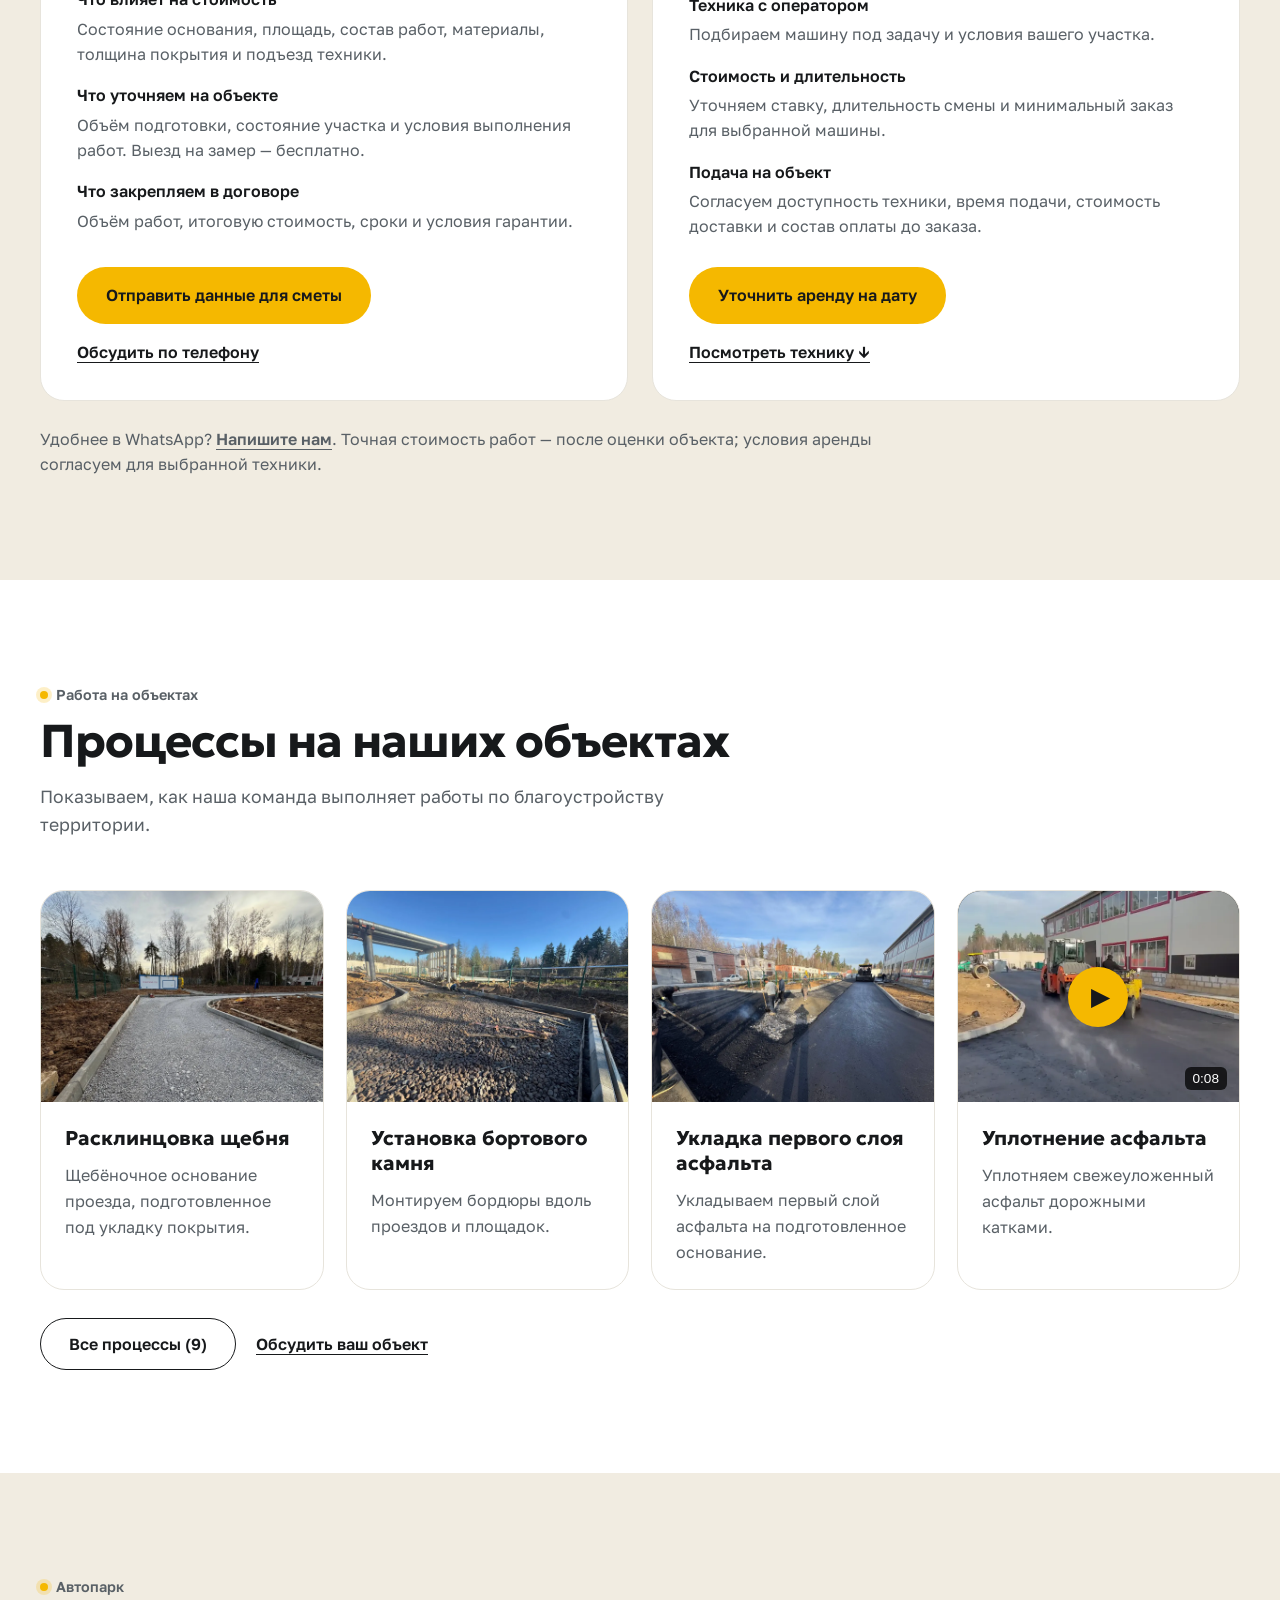
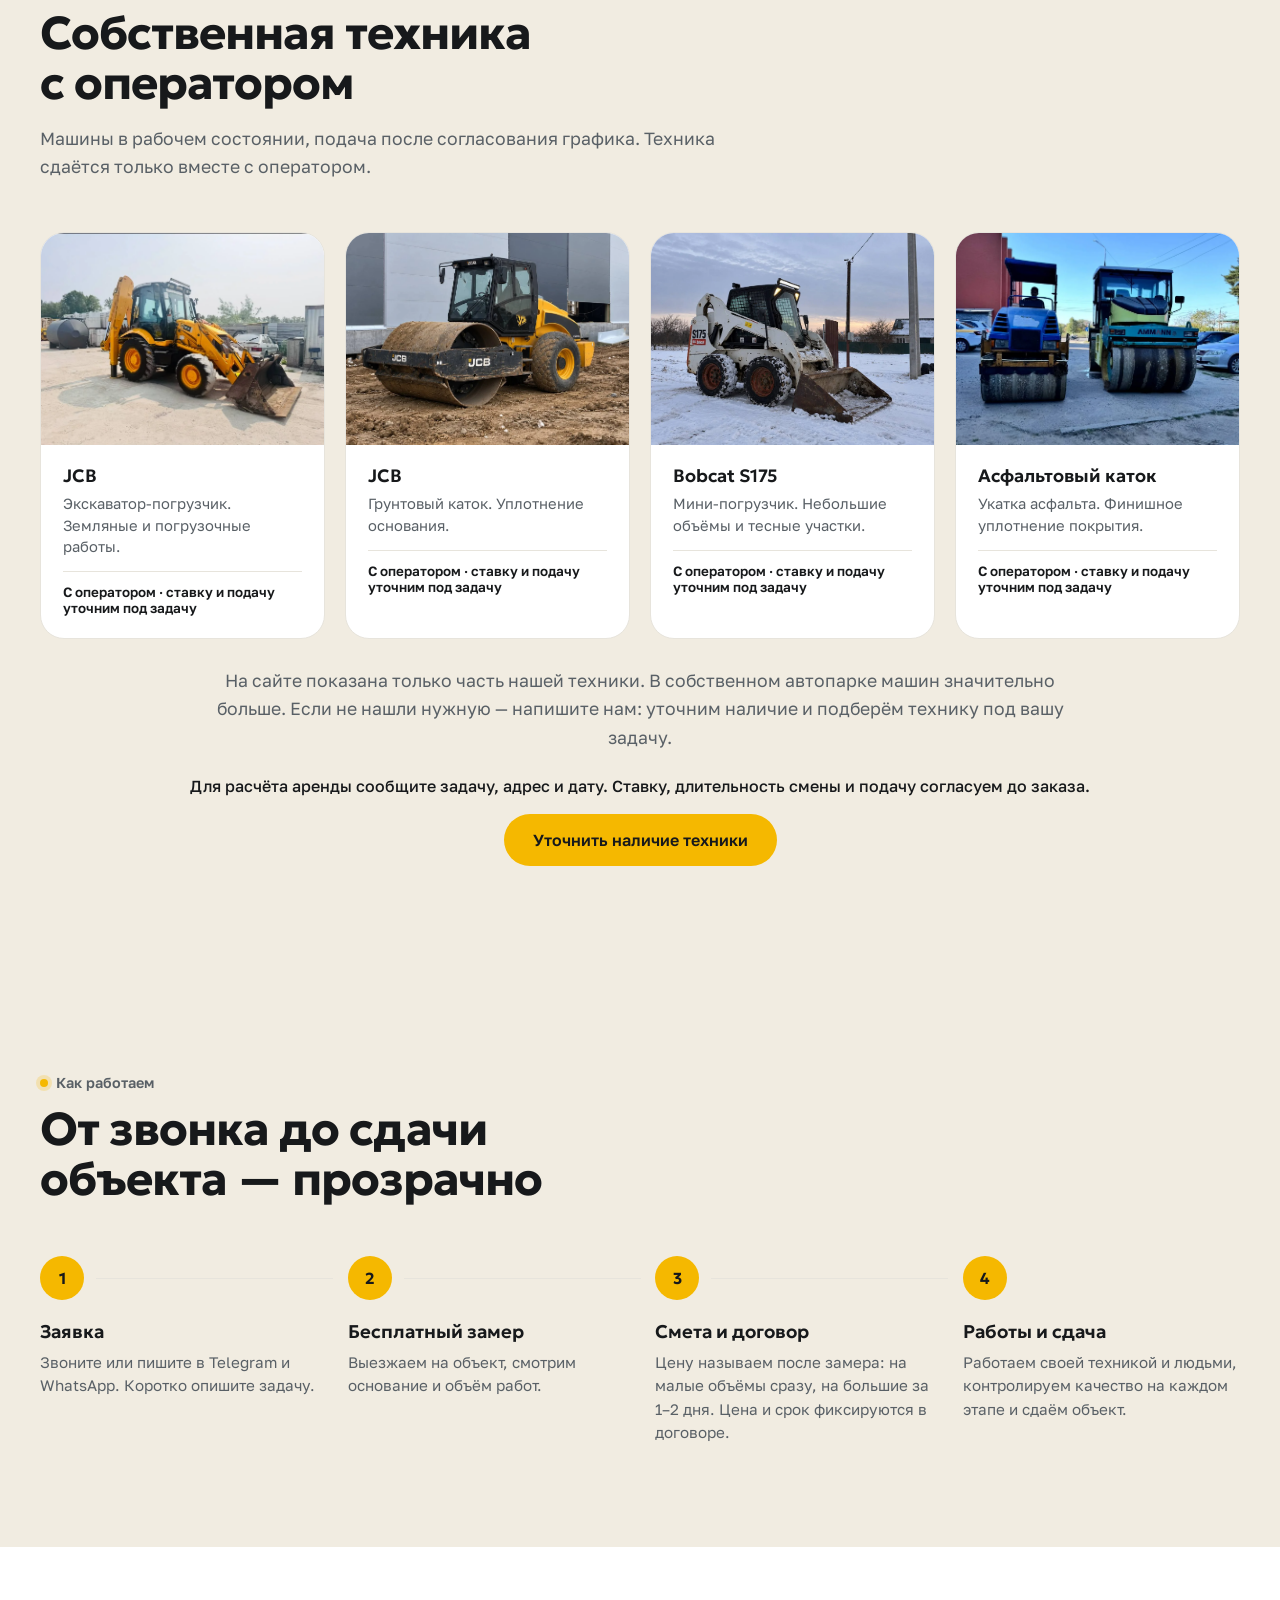
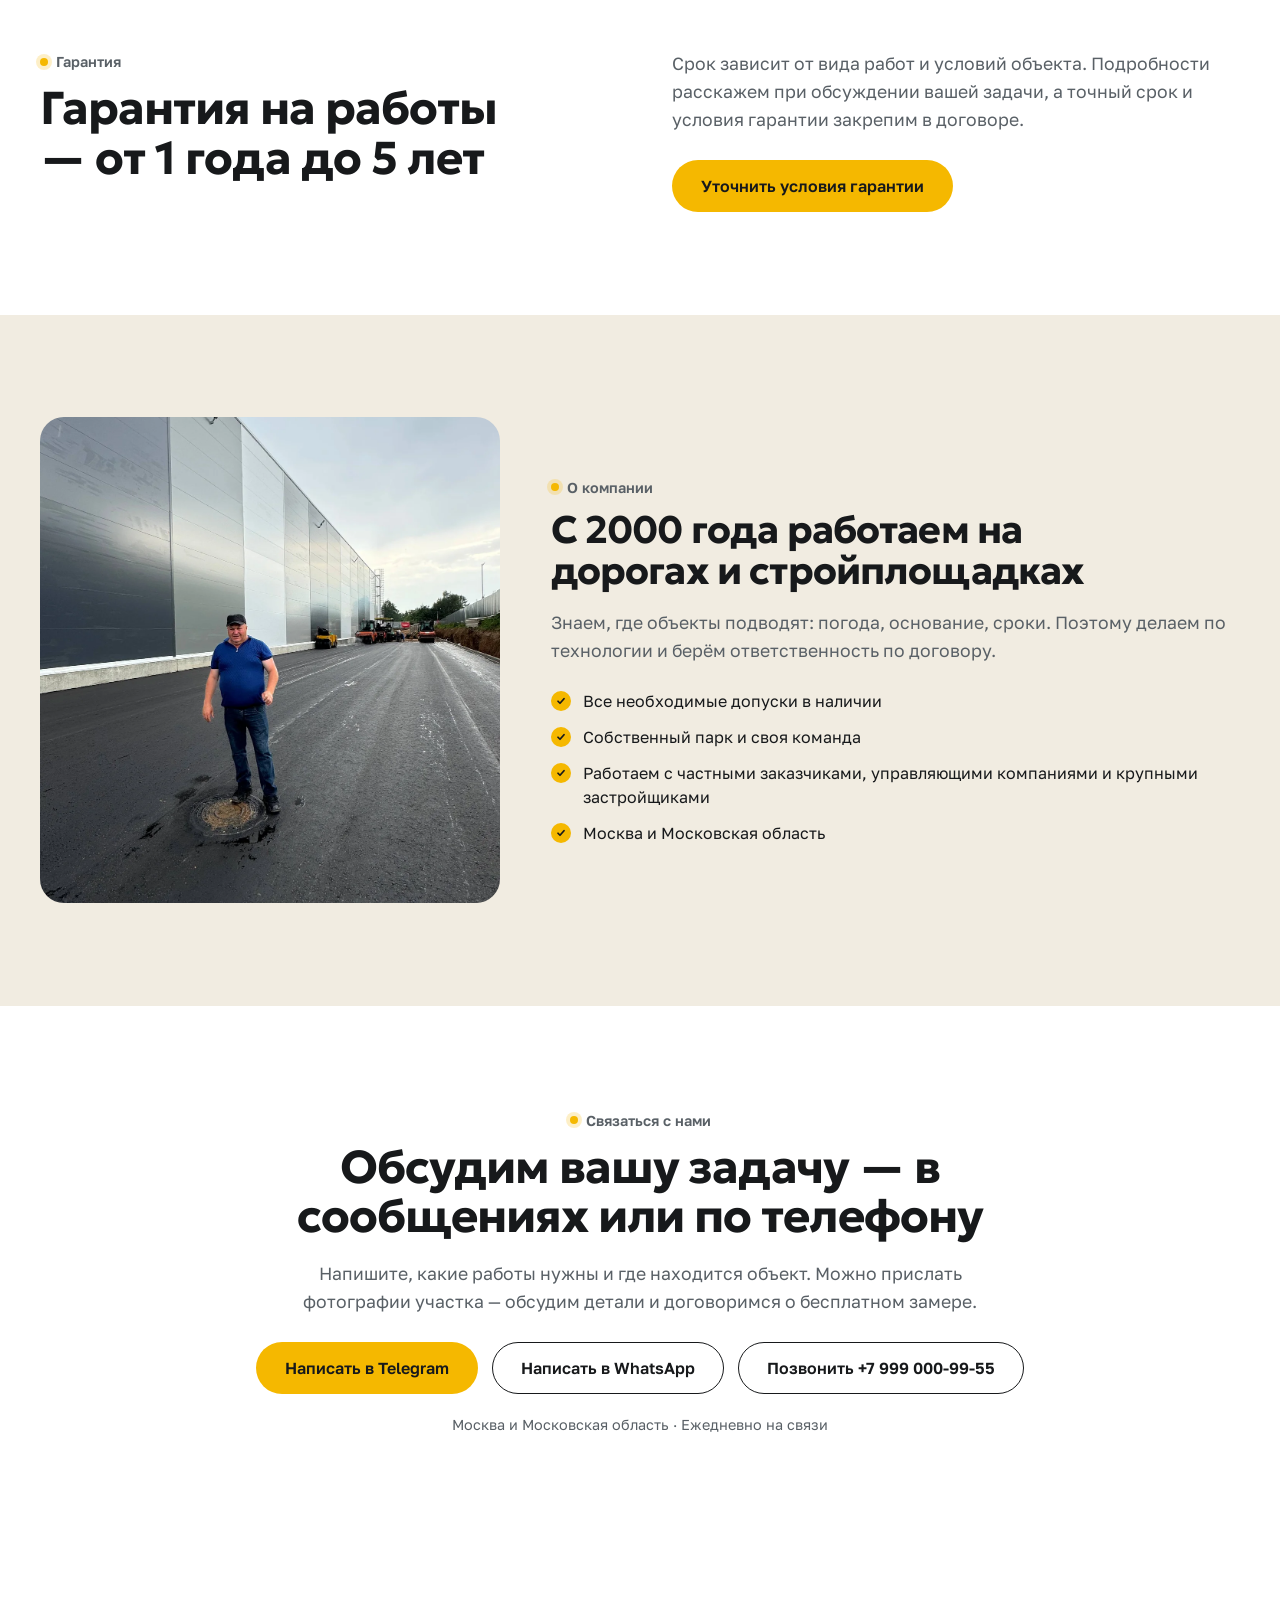
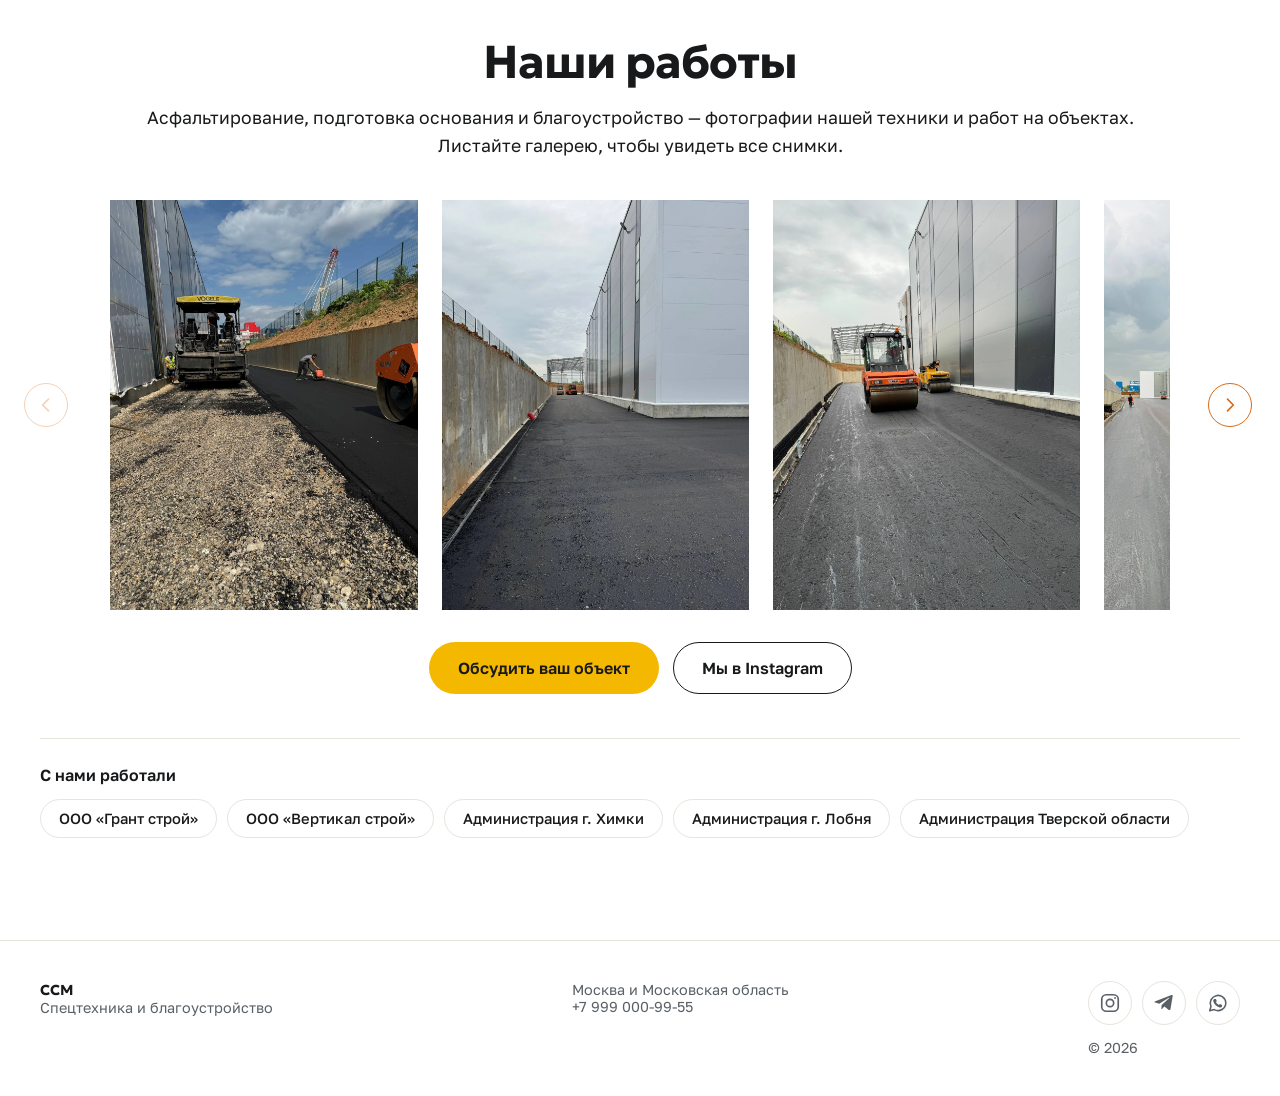
==== commit 56229e62: "Collapse extra work processes and add mobile contact bar" ====
--- a/index.html
+++ b/index.html
@@ -8,7 +8,7 @@
 <link rel="preconnect" href="https://fonts.googleapis.com">
 <link rel="preconnect" href="https://fonts.gstatic.com" crossorigin>
 <link href="https://fonts.googleapis.com/css2?family=Geologica:wght@500;600;700&family=Golos+Text:wght@400;500;600&display=swap&subset=cyrillic" rel="stylesheet">
-<link rel="stylesheet" href="styles.css?v=20261109-balanced-case">
+<link rel="stylesheet" href="styles.css?v=20261109-processes-contact">
 <style id="about-layout">
 /* About section: balanced portrait and text columns. */
 .about .split{grid-template-columns:minmax(0,2fr) minmax(0,3fr);gap:clamp(32px,4vw,64px);align-items:center}
@@ -222,24 +222,6 @@
   </div>
   <div class="work-processes__grid">
     <figure class="process-card">
-      <a class="process-card__photo" href="landscaping-soil-preparation.webp" target="_blank" rel="noopener" aria-label="Открыть фото подготовки грунта под озеленение">
-        <img src="landscaping-soil-preparation.webp" alt="Рабочие и мини-погрузчик распределяют грунт под озеленение на участке, ограниченном бордюрами" width="1600" height="1200" loading="lazy" decoding="async">
-      </a>
-      <figcaption class="process-card__caption">
-        <h3>Подготовка под озеленение</h3>
-        <p>Распределяем и выравниваем грунт на участках под озеленение.</p>
-      </figcaption>
-    </figure>
-    <figure class="process-card">
-      <a class="process-card__photo" href="concrete-pad.webp" target="_blank" rel="noopener" aria-label="Открыть фото: укладка бетона">
-        <img src="concrete-pad.webp" alt="Готовая бетонная площадка под модульное здание возле ограждения" width="1200" height="900" loading="lazy" decoding="async">
-      </a>
-      <figcaption class="process-card__caption">
-        <h3>Укладка бетона</h3>
-        <p>Бетонная площадка под модульное здание на объекте.</p>
-      </figcaption>
-    </figure>
-    <figure class="process-card">
       <a class="process-card__photo" href="gravel-wedging.webp" target="_blank" rel="noopener" aria-label="Открыть фото: расклинцовка щебня">
         <img src="gravel-wedging.webp" alt="Щебёночное основание проезда с поворотом и установленными бордюрами" width="1200" height="900" loading="lazy" decoding="async">
       </a>
@@ -258,39 +240,12 @@
       </figcaption>
     </figure>
     <figure class="process-card">
-      <a class="process-card__photo" href="bitumen-emulsion-first-layer.webp" target="_blank" rel="noopener" aria-label="Открыть фото первого слоя битумной эмульсии">
-        <img src="bitumen-emulsion-first-layer.webp" alt="Щебёночное основание проезда после нанесения первого слоя битумной эмульсии" width="1200" height="900" loading="lazy" decoding="async">
-      </a>
-      <figcaption class="process-card__caption">
-        <h3>Битумная эмульсия — первый слой</h3>
-        <p>Обрабатываем подготовленное щебёночное основание битумной эмульсией.</p>
-      </figcaption>
-    </figure>
-    <figure class="process-card">
-      <a class="process-card__photo" href="bitumen-emulsion-second-layer.webp" target="_blank" rel="noopener" aria-label="Открыть фото второго слоя битумной эмульсии">
-        <img src="bitumen-emulsion-second-layer.webp" alt="Проезд возле здания после нанесения второго слоя битумной эмульсии" width="1200" height="900" loading="lazy" decoding="async">
-      </a>
-      <figcaption class="process-card__caption">
-        <h3>Битумная эмульсия — второй слой</h3>
-        <p>Наносим второй слой битумной эмульсии на подготовленную поверхность.</p>
-      </figcaption>
-    </figure>
-    <figure class="process-card">
       <a class="process-card__photo" href="asphalt-first-layer.webp" target="_blank" rel="noopener" aria-label="Открыть фото: укладка первого слоя асфальта">
         <img src="asphalt-first-layer.webp" alt="Бригада и асфальтоукладчик укладывают первый слой асфальта на подготовленное основание" width="1200" height="900" loading="lazy" decoding="async">
       </a>
       <figcaption class="process-card__caption">
         <h3>Укладка первого слоя асфальта</h3>
         <p>Укладываем первый слой асфальта на подготовленное основание.</p>
-      </figcaption>
-    </figure>
-    <figure class="process-card">
-      <a class="process-card__photo" href="asphalt-second-layer.webp" target="_blank" rel="noopener" aria-label="Открыть фото: укладка второго слоя асфальта">
-        <img src="asphalt-second-layer.webp" alt="Проезд возле здания после укладки второго слоя асфальта, вдали дорожные катки" width="1200" height="900" loading="lazy" decoding="async">
-      </a>
-      <figcaption class="process-card__caption">
-        <h3>Укладка второго слоя асфальта</h3>
-        <p>Формируем верхний слой асфальтового покрытия проездов и площадок.</p>
       </figcaption>
     </figure>
     <figure class="process-card">
@@ -306,6 +261,57 @@
       <figcaption class="process-card__caption">
         <h3>Уплотнение асфальта</h3>
         <p>Уплотняем свежеуложенный асфальт дорожными катками.</p>
+      </figcaption>
+    </figure>
+  </div>
+  <div class="work-processes__actions">
+    <button class="btn btn--line" id="processes-toggle" type="button" aria-expanded="false" aria-controls="extra-processes" hidden>Все процессы (9)</button>
+    <a class="text-link" href="#estimate">Обсудить ваш объект</a>
+  </div>
+  <div class="work-processes__grid work-processes__extra" id="extra-processes">
+    <figure class="process-card">
+      <a class="process-card__photo" href="landscaping-soil-preparation.webp" target="_blank" rel="noopener" aria-label="Открыть фото подготовки грунта под озеленение">
+        <img src="landscaping-soil-preparation.webp" alt="Рабочие и мини-погрузчик распределяют грунт под озеленение на участке, ограниченном бордюрами" width="1600" height="1200" loading="lazy" decoding="async">
+      </a>
+      <figcaption class="process-card__caption">
+        <h3>Подготовка под озеленение</h3>
+        <p>Распределяем и выравниваем грунт на участках под озеленение.</p>
+      </figcaption>
+    </figure>
+    <figure class="process-card">
+      <a class="process-card__photo" href="concrete-pad.webp" target="_blank" rel="noopener" aria-label="Открыть фото: укладка бетона">
+        <img src="concrete-pad.webp" alt="Готовая бетонная площадка под модульное здание возле ограждения" width="1200" height="900" loading="lazy" decoding="async">
+      </a>
+      <figcaption class="process-card__caption">
+        <h3>Укладка бетона</h3>
+        <p>Бетонная площадка под модульное здание на объекте.</p>
+      </figcaption>
+    </figure>
+    <figure class="process-card">
+      <a class="process-card__photo" href="bitumen-emulsion-first-layer.webp" target="_blank" rel="noopener" aria-label="Открыть фото первого слоя битумной эмульсии">
+        <img src="bitumen-emulsion-first-layer.webp" alt="Щебёночное основание проезда после нанесения первого слоя битумной эмульсии" width="1200" height="900" loading="lazy" decoding="async">
+      </a>
+      <figcaption class="process-card__caption">
+        <h3>Битумная эмульсия — первый слой</h3>
+        <p>Обрабатываем подготовленное щебёночное основание битумной эмульсией.</p>
+      </figcaption>
+    </figure>
+    <figure class="process-card">
+      <a class="process-card__photo" href="bitumen-emulsion-second-layer.webp" target="_blank" rel="noopener" aria-label="Открыть фото второго слоя битумной эмульсии">
+        <img src="bitumen-emulsion-second-layer.webp" alt="Проезд возле здания после нанесения второго слоя битумной эмульсии" width="1200" height="900" loading="lazy" decoding="async">
+      </a>
+      <figcaption class="process-card__caption">
+        <h3>Битумная эмульсия — второй слой</h3>
+        <p>Наносим второй слой битумной эмульсии на подготовленную поверхность.</p>
+      </figcaption>
+    </figure>
+    <figure class="process-card">
+      <a class="process-card__photo" href="asphalt-second-layer.webp" target="_blank" rel="noopener" aria-label="Открыть фото: укладка второго слоя асфальта">
+        <img src="asphalt-second-layer.webp" alt="Проезд возле здания после укладки второго слоя асфальта, вдали дорожные катки" width="1200" height="900" loading="lazy" decoding="async">
+      </a>
+      <figcaption class="process-card__caption">
+        <h3>Укладка второго слоя асфальта</h3>
+        <p>Формируем верхний слой асфальтового покрытия проездов и площадок.</p>
       </figcaption>
     </figure>
   </div>
@@ -423,6 +429,11 @@
 <a class="social-icon" href="https://t.me/AVEYANVAN" target="_blank" rel="noopener noreferrer" aria-label="Telegram" title="Telegram"><svg width="22" height="22" viewBox="0 0 24 24" fill="currentColor" aria-hidden="true"><path d="M21.44 4.62c.3-1.21-.46-1.69-1.33-1.37L2.58 10.01c-1.2.47-1.18 1.14-.2 1.44l4.49 1.4L17.25 6.3c.49-.3.94-.14.57.19l-8.4 7.58-.33 4.61c.49 0 .7-.22.98-.49l2.34-2.25 4.86 3.59c.89.49 1.53.24 1.75-.83l2.42-14.08Z"/></svg></a>
 <a class="social-icon" href="https://wa.me/79990009955" target="_blank" rel="noopener noreferrer" aria-label="WhatsApp" title="WhatsApp"><svg width="22" height="22" viewBox="0 0 24 24" fill="none" aria-hidden="true"><path d="M20.5 11.7a8.5 8.5 0 0 1-12.6 7.5L3 20.5l1.3-4.7A8.5 8.5 0 1 1 20.5 11.7Z" stroke="currentColor" stroke-width="1.7" stroke-linejoin="round"/><path d="m8.2 7.6 1.5-.1 1 2.5-1.1 1a7.4 7.4 0 0 0 3.4 3.2l1-1.2 2.5 1.2-.2 1.5c-.2 1.1-1.5 1.4-2.5 1.1-3.5-1-6.2-3.7-7-7-.2-.9.4-1.9 1.4-2.2Z" fill="currentColor"/></svg></a></div><span>© 2026</span></div></div></footer>
 
-<script src="main.js?v=20261109-commercial-blocks"></script>
+<nav class="contact-bar" aria-label="Быстрая связь">
+  <a class="btn btn--line" href="tel:+79990009955">Позвонить</a>
+  <a class="btn btn--yellow" href="https://t.me/AVEYANVAN" target="_blank" rel="noopener" aria-label="Написать в Telegram">Написать</a>
+</nav>
+
+<script src="main.js?v=20261109-processes-contact"></script>
 </body>
 </html>
--- a/styles.css
+++ b/styles.css
@@ -350,3 +350,17 @@
   .object-case__main img{aspect-ratio:16/9}
   .object-case__photo img{aspect-ratio:4/3}
 }
+
+.work-processes__grid{grid-template-columns:repeat(4,minmax(0,1fr))}
+.work-processes__grid[hidden],#processes-toggle[hidden]{display:none}
+.work-processes__actions{display:flex;align-items:center;flex-wrap:wrap;gap:20px;margin-top:28px}
+.work-processes__extra{margin-top:28px}
+.contact-bar{display:none}
+@media(max-width:1200px){.work-processes__grid{grid-template-columns:repeat(2,minmax(0,1fr))}}
+@media(max-width:980px){
+  body{padding-bottom:calc(80px + env(safe-area-inset-bottom,0px))}
+  .contact-bar{position:fixed;left:0;right:0;bottom:0;z-index:60;display:grid;grid-template-columns:repeat(2,minmax(0,1fr));gap:10px;padding:12px 20px calc(12px + env(safe-area-inset-bottom,0px));background:#fff;border-top:1px solid var(--line);box-shadow:0 -4px 20px #17191b0d}
+  .contact-bar .btn{width:100%;min-height:52px;padding:14px 12px;border-radius:14px;line-height:1.2}
+  body.photo-open .contact-bar,body.lock .contact-bar,body.video-playing .contact-bar{display:none}
+}
+@media(max-width:600px){.work-processes__grid{grid-template-columns:minmax(0,1fr)}}
